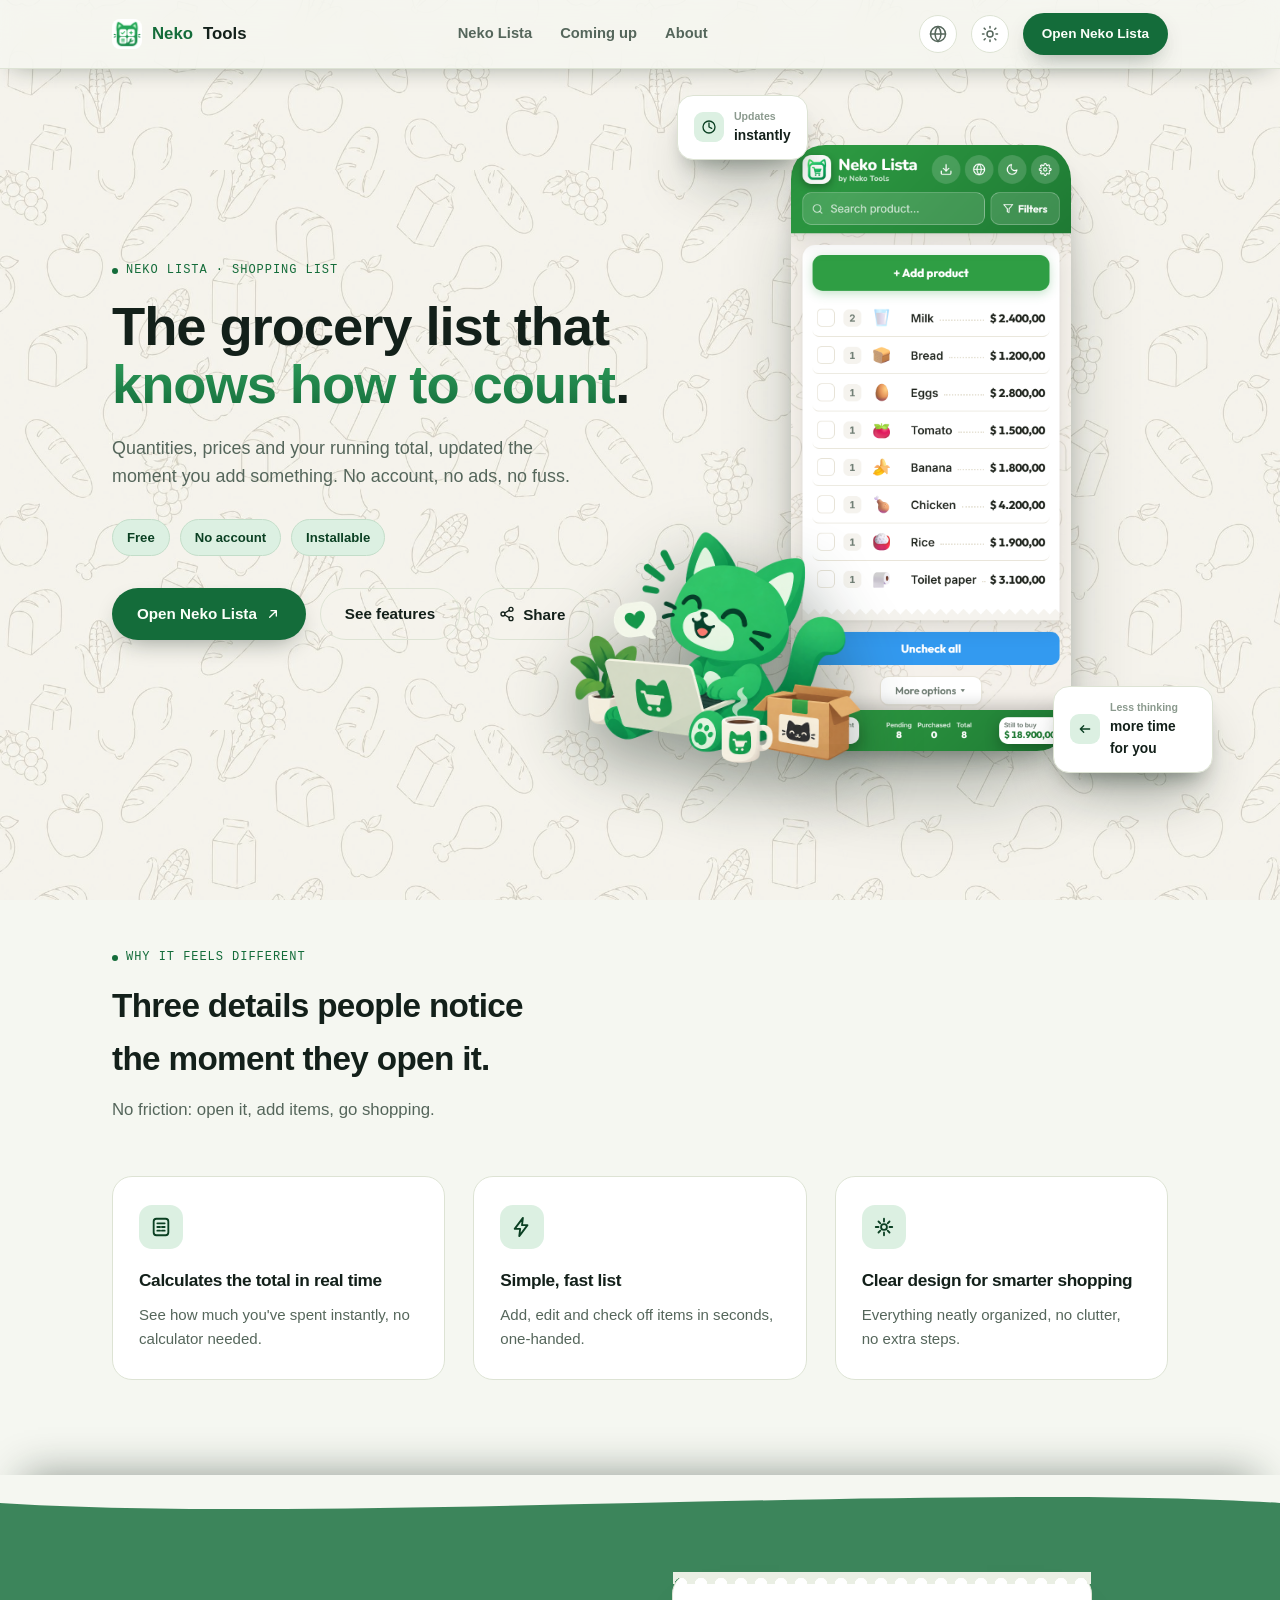
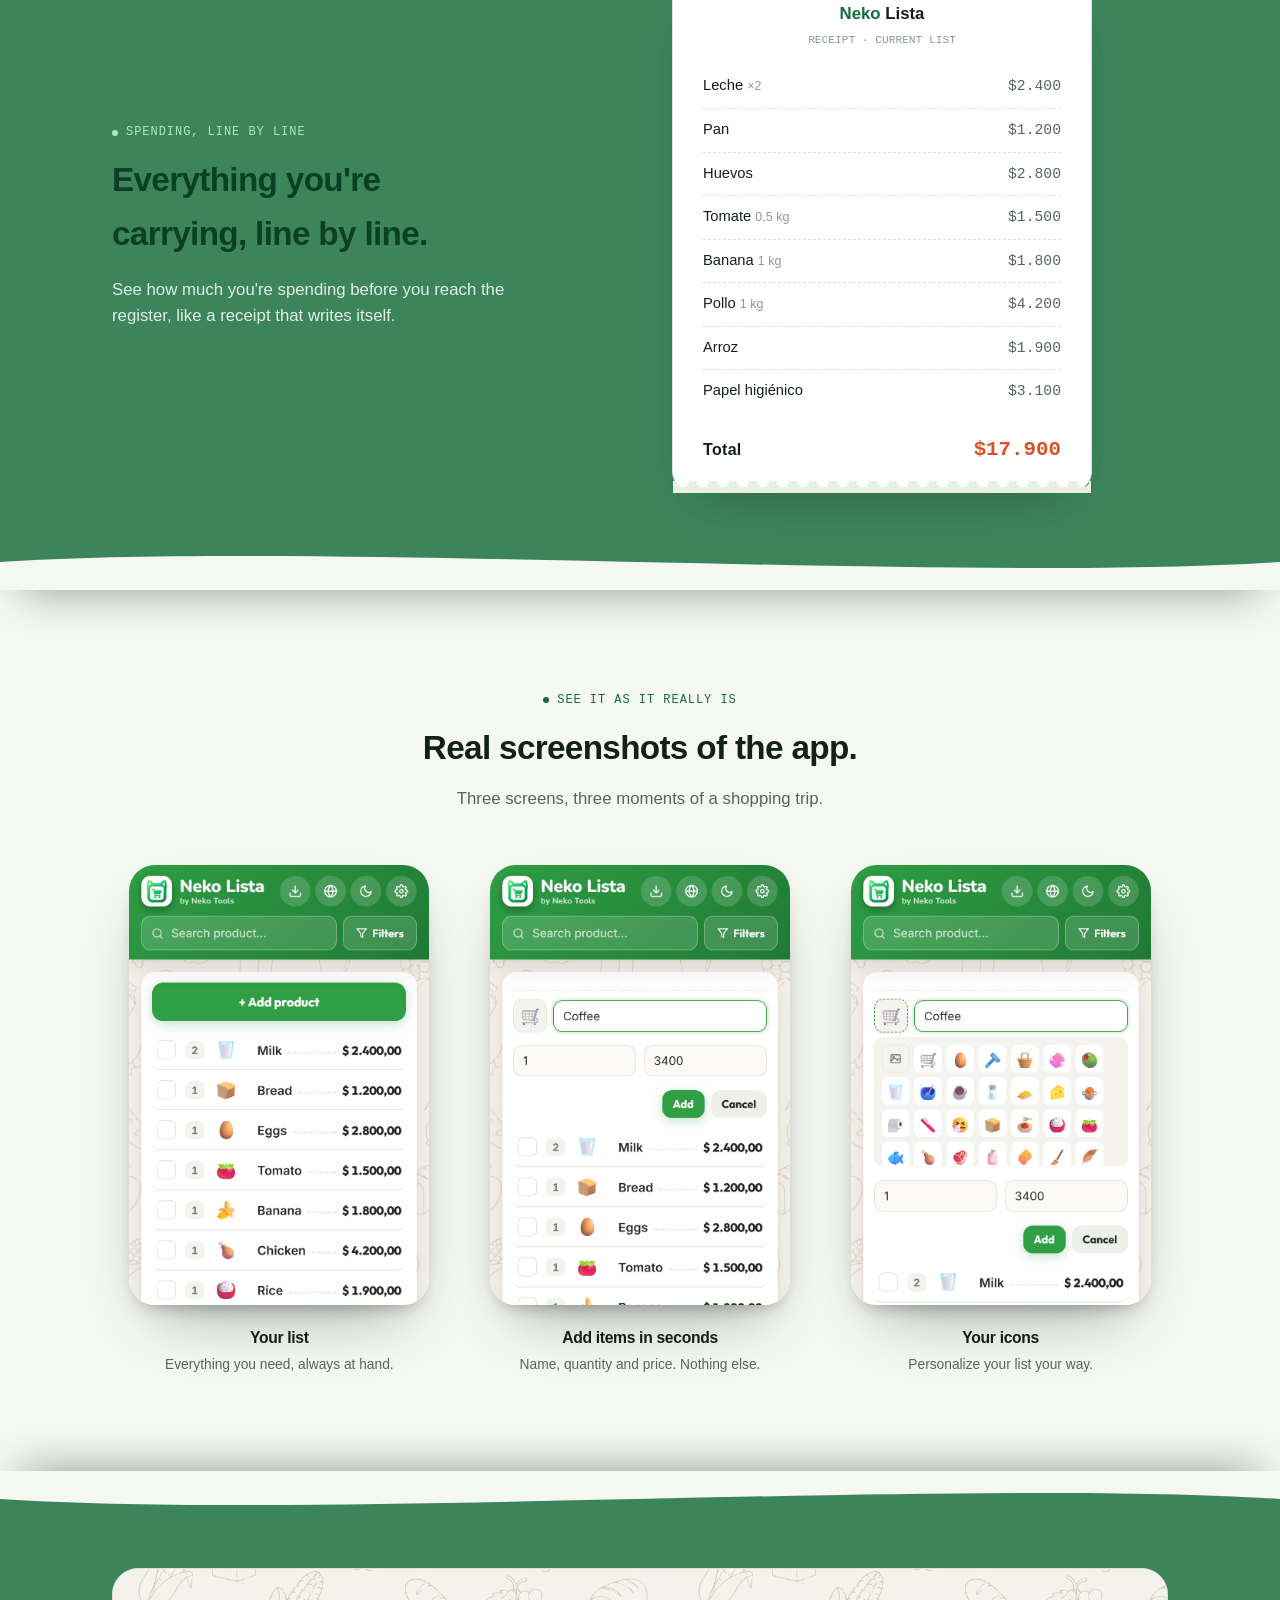
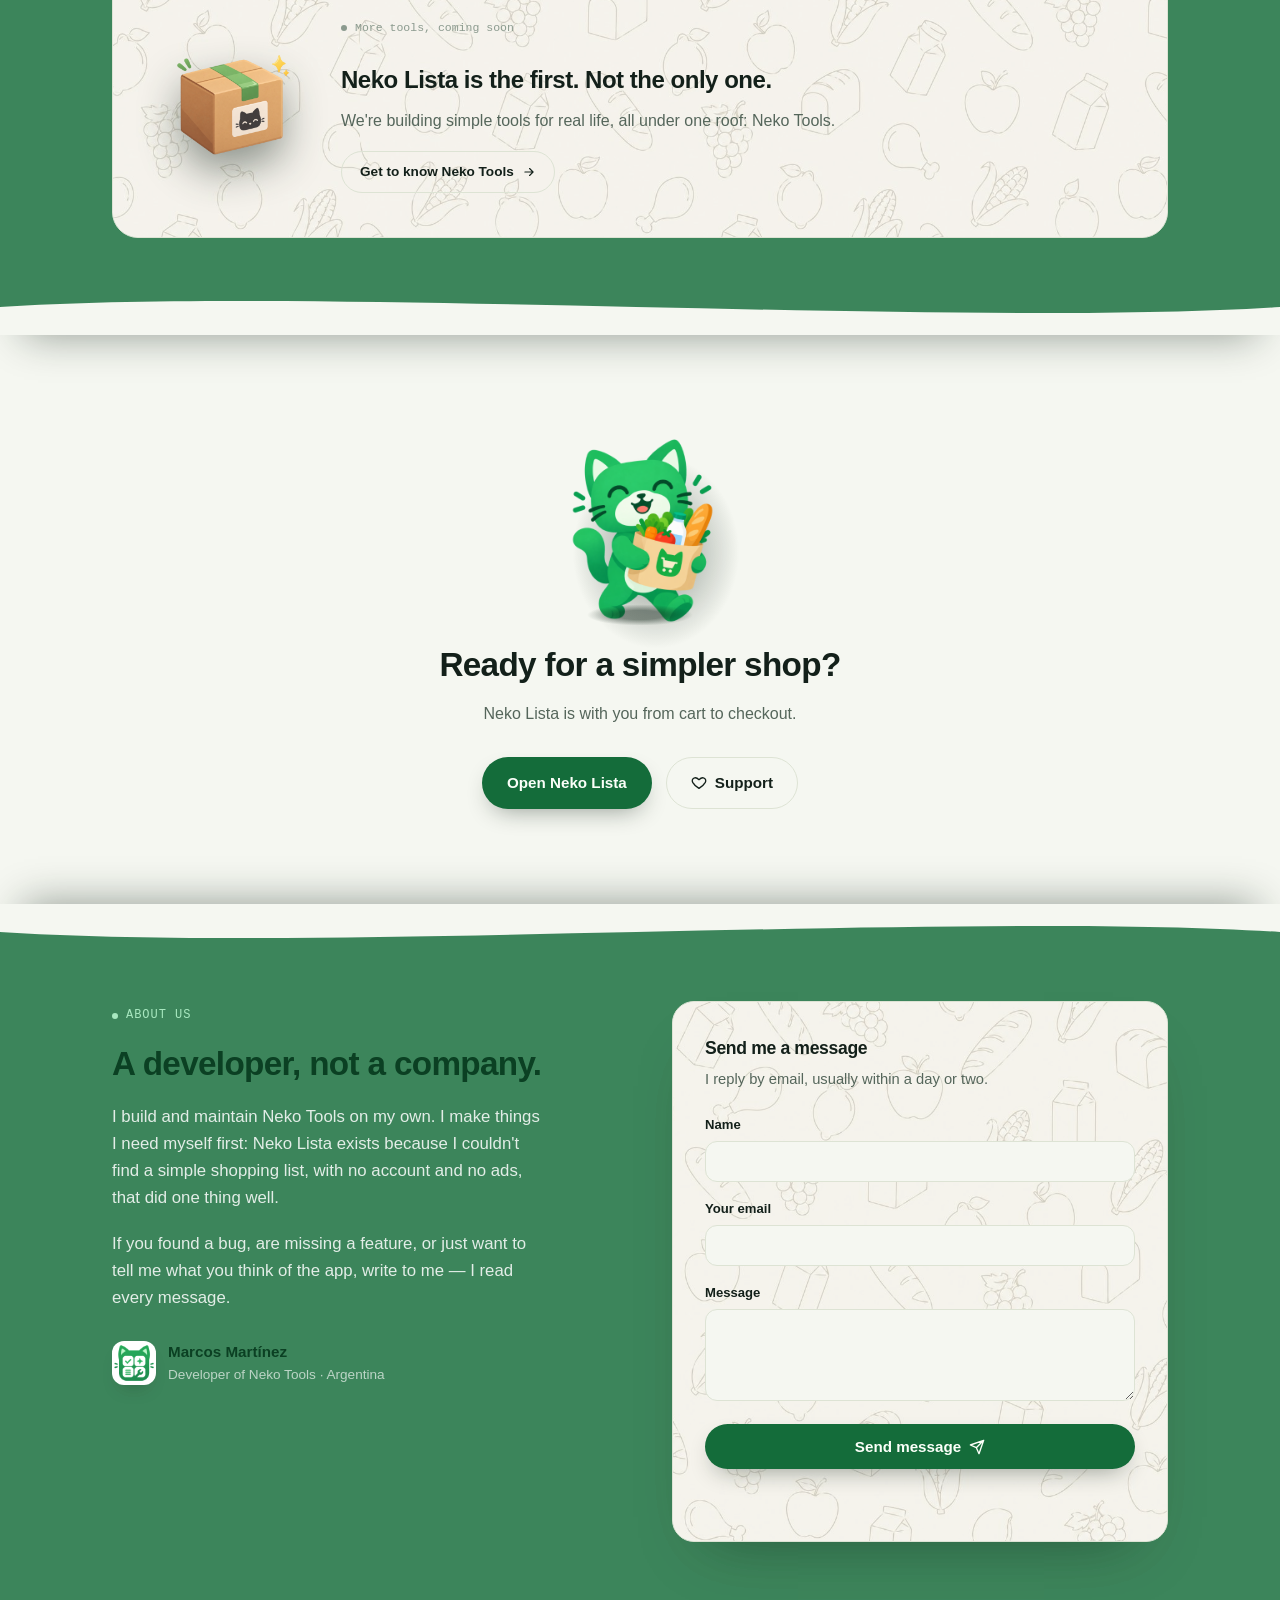
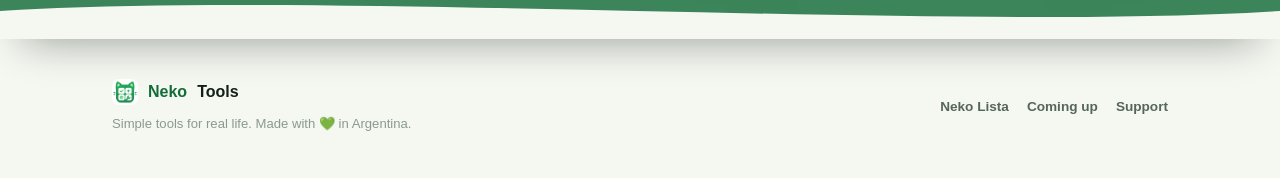
==== index.html @ c11aee41 "Bump site.js version so the CDN serves the updated share fallback Co-Authored-By: Claude Sonnet 5 <n" ====
<!doctype html>
<html lang="es-AR">
<head>
<meta charset="UTF-8" />
<meta http-equiv="Content-Security-Policy" content="default-src 'self'; script-src 'self'; style-src 'self' 'unsafe-inline' https://fonts.googleapis.com; font-src https://fonts.gstatic.com; img-src 'self' data:; connect-src 'self'; object-src 'none'; base-uri 'self'; form-action 'self'; upgrade-insecure-requests" />
<script src="guard.js?v=1"></script>
<meta name="viewport" content="width=device-width, initial-scale=1.0" />
<script src="i18n.js?v=2"></script>
<title>Neko Lista — la lista del súper gratis | Neko Tools</title>
<meta name="description" content="Neko Lista: la lista del súper que sabe contar. Gratis, sin cuenta, instalable. La primera herramienta de Neko Tools." />
<meta name="robots" content="index, follow" />
<link rel="canonical" href="https://nekotools.site/" />
<link rel="icon" type="image/png" sizes="32x32" href="img/favicon-32.png" />
<link rel="icon" type="image/png" sizes="16x16" href="img/favicon-16.png" />
<link rel="apple-touch-icon" href="img/apple-touch-icon.png" />
<meta property="og:title" content="Neko Lista — la lista del súper gratis | Neko Tools" />
<meta property="og:description" content="Neko Lista: la lista del súper que sabe contar. Gratis, sin cuenta, instalable." />
<meta property="og:image" content="https://nekotools.site/img/og-image.jpg" />
<meta property="og:image:width" content="1200" />
<meta property="og:image:height" content="630" />
<meta property="og:url" content="https://nekotools.site/" />
<meta property="og:site_name" content="Neko Tools" />
<meta property="og:locale" content="es_AR" />
<meta property="og:type" content="website" />
<meta name="twitter:card" content="summary_large_image" />
<meta name="twitter:title" content="Neko Lista — la lista del súper gratis | Neko Tools" />
<meta name="twitter:description" content="Neko Lista: la lista del súper que sabe contar. Gratis, sin cuenta, instalable." />
<meta name="twitter:image" content="https://nekotools.site/img/og-image.jpg" />
<script type="application/ld+json">
{
  "@context": "https://schema.org",
  "@graph": [
    {
      "@type": "WebSite",
      "name": "Neko Tools",
      "url": "https://nekotools.site/",
      "inLanguage": "es-AR"
    },
    {
      "@type": "SoftwareApplication",
      "name": "Neko Lista",
      "url": "https://neko-lista.vercel.app",
      "applicationCategory": "LifestyleApplication",
      "operatingSystem": "Any (PWA instalable en Android, iOS y desktop)",
      "description": "La lista del súper que sabe contar: cantidades, precios y el total de tu compra, actualizados en el momento. Sin cuenta, sin anuncios, sin vueltas.",
      "offers": {
        "@type": "Offer",
        "price": "0",
        "priceCurrency": "ARS"
      },
      "publisher": {
        "@type": "Organization",
        "name": "Neko Tools",
        "url": "https://nekotools.site/"
      }
    }
  ]
}
</script>
<link rel="preconnect" href="https://fonts.googleapis.com">
<link rel="preconnect" href="https://fonts.gstatic.com" crossorigin>
<link href="https://fonts.googleapis.com/css2?family=Instrument+Sans:ital,wght@0,500;0,600;0,700;1,600&family=Manrope:wght@400;500;600;700;800&family=IBM+Plex+Mono:wght@400;500;600&display=swap" rel="stylesheet">
<style>
  html { color-scheme: light; }
  body { margin: 0; }
  img { max-width: 100%; }
  [hidden] { display: none !important; }
  :root{
    color-scheme: light;

    /* ---------- surfaces ---------- */
    --paper:        #f5f7f1;
    --paper-raised: #ffffff;
    --sunken:       #eaefe4;
    --sunken-2:     #e1e8d9;

    /* ---------- ink ---------- */
    --ink:       #13201a;
    --ink-soft:  #55665b;
    --ink-faint: #8b9a8e;

    /* ---------- brand green ramp ---------- */
    --pine:      #146c3a;
    --pine-deep: #0b4023;
    --pine-black: var(--pine-deep);
    --leaf:      #2f9e5c;
    --mint:      #dcf0e2;
    --mint-line: #c3ddc9;

    /* ---------- accent (money / emphasis, spend sparingly) ---------- */
    --coral:      #d94f28;
    --coral-deep: #ab3c1e;
    --coral-soft: #fbe6dd;

    /* ---------- structure ---------- */
    --line:   #dde3d4;
    --shadow: rgba(13, 32, 21, 0.24);
    --shadow-strong: rgba(13, 32, 21, 0.45);

    /* ---------- type ---------- */
    --font-display: "Instrument Sans", "Segoe UI", sans-serif;
    --font-body: "Manrope", "Segoe UI", sans-serif;
    --font-mono: "IBM Plex Mono", ui-monospace, Menlo, monospace;

    --content-w: 1120px;

    /* misma textura de fondo que usa la app real, detrás de las secciones claras */
    --bg-texture: url("img/bg-pattern-light.jpg");
  }

  @media (prefers-color-scheme: dark) {
    :root:not([data-theme="light"]) {
      --paper:        #0c130e;
      --paper-raised: #141d16;
      --sunken:       #0a0f0b;
      --sunken-2:     #172019;

      --ink:       #eef3ea;
      --ink-soft:  #a6b6a9;
      --ink-faint: #647065;

      --pine:      #4fbf7f;
      --pine-deep: #2c8a58;
      --pine-black: var(--pine);
      --leaf:      #6fd196;
      --mint:      #16261c;
      --mint-line: #223a2a;

      --coral:      #ff8a5c;
      --coral-deep: #ffa47d;
      --coral-soft: #2a1a13;

      --line:   #223028;
      --shadow: rgba(0, 0, 0, 0.42);
      --shadow-strong: rgba(0, 0, 0, 0.65);

      --bg-texture: url("img/bg-pattern-dark.jpg");
    }
  }

  :root[data-theme="dark"] {
    --paper:        #0c130e;
    --paper-raised: #141d16;
    --sunken:       #0a0f0b;
    --sunken-2:     #172019;

    --ink:       #eef3ea;
    --ink-soft:  #a6b6a9;
    --ink-faint: #647065;

    --pine:      #4fbf7f;
    --pine-deep: #2c8a58;
    --pine-black: var(--pine);
    --leaf:      #6fd196;
    --mint:      #16261c;
    --mint-line: #223a2a;

    --coral:      #ff8a5c;
    --coral-deep: #ffa47d;
    --coral-soft: #2a1a13;

    --line:   #223028;
    --shadow: rgba(0, 0, 0, 0.42);
    --shadow-strong: rgba(0, 0, 0, 0.65);

    --bg-texture: url("img/bg-pattern-dark.jpg");
  }

  * { box-sizing: border-box; }
  html { -webkit-text-size-adjust: 100%; }

  body {
    margin: 0;
    background: var(--paper);
    color: var(--ink);
    font-family: var(--font-body);
    font-size: 16px;
    line-height: 1.6;
    -webkit-font-smoothing: antialiased;
    text-rendering: optimizeLegibility;
    position: relative;
  }
  body::before {
    content: "";
    position: fixed;
    inset: 0;
    z-index: -1;
    background-image: var(--bg-texture);
    background-size: 560px 560px;
    background-repeat: repeat;
    background-position: center;
    opacity: 0.6;
  }

  @media (prefers-reduced-motion: reduce) {
    *, *::before, *::after { animation-duration: 0.001ms !important; transition-duration: 0.001ms !important; }
  }

  .wrap {
    max-width: var(--content-w);
    margin: 0 auto;
    padding: 0 32px;
  }

  a { color: inherit; }

  h1, h2, h3 {
    font-family: var(--font-display);
    font-weight: 700;
    letter-spacing: -0.02em;
    text-wrap: balance;
    margin: 0;
  }

  .kicker {
    font-family: var(--font-mono);
    font-size: 0.75rem;
    font-weight: 500;
    letter-spacing: 0.08em;
    text-transform: uppercase;
    color: var(--pine);
    display: inline-flex;
    align-items: center;
    gap: 8px;
  }
  .kicker::before {
    content: "";
    width: 6px; height: 6px;
    border-radius: 50%;
    background: var(--pine);
    flex: none;
  }

  svg.icon { display: block; flex: none; }

  /* ---------- buttons ---------- */
  .btn {
    display: inline-flex;
    align-items: center;
    justify-content: center;
    gap: 8px;
    font-family: var(--font-body);
    font-weight: 700;
    font-size: 0.95rem;
    padding: 13px 24px;
    border-radius: 999px;
    border: 1px solid transparent;
    cursor: pointer;
    text-decoration: none;
    white-space: nowrap;
    transition: transform 0.15s ease, box-shadow 0.15s ease, background 0.15s ease, border-color .15s ease;
  }
  .btn:active { transform: translateY(1px); }
  .btn:focus-visible { outline: 2px solid var(--pine); outline-offset: 3px; }

  .btn-primary {
    background: var(--pine);
    color: #fbfff9;
    box-shadow: 0 10px 24px -10px var(--shadow-strong);
  }
  .btn-primary:hover { background: var(--pine-deep); box-shadow: 0 14px 28px -10px var(--shadow-strong); transform: translateY(-1px); }

  .btn-ghost {
    background: transparent;
    color: var(--ink);
    border-color: var(--line);
  }
  .btn-ghost:hover { border-color: var(--pine); color: var(--pine); }

  .btn-small { padding: 9px 18px; font-size: 0.85rem; }

  .toast[hidden] { display: none; }
  .toast {
    position: fixed;
    top: calc(16px + env(safe-area-inset-top));
    left: 50%;
    z-index: 300;
    transform: translateX(-50%) translateY(-12px);
    background: var(--ink);
    color: var(--paper);
    padding: 10px 18px;
    border-radius: 999px;
    font-family: var(--font-body);
    font-size: 0.85rem;
    font-weight: 700;
    box-shadow: 0 14px 28px -10px var(--shadow-strong);
    opacity: 0;
    pointer-events: none;
    transition: opacity 0.2s ease, transform 0.2s ease;
  }
  .toast.is-visible { opacity: 1; transform: translateX(-50%) translateY(0); }

  /* ---------- nav ---------- */
  header.nav {
    position: sticky;
    top: 0;
    z-index: 40;
    background: color-mix(in srgb, var(--paper) 78%, transparent);
    backdrop-filter: saturate(160%) blur(14px);
    -webkit-backdrop-filter: saturate(160%) blur(14px);
    border-bottom: 1px solid var(--line);
    box-shadow: 0 8px 24px -12px var(--shadow-strong);
  }
  .nav-row {
    display: flex;
    align-items: center;
    justify-content: space-between;
    gap: 24px;
    height: 68px;
  }
  .brand {
    display: flex;
    align-items: center;
    gap: 10px;
    font-family: var(--font-display);
    font-weight: 700;
    font-size: 1.05rem;
    text-decoration: none;
    color: var(--ink);
    white-space: nowrap;
  }
  .brand img { width: 30px; height: 30px; border-radius: 8px; background: var(--paper-raised); transition: transform 0.25s cubic-bezier(.2,.8,.2,1.3); }
  .brand:hover img { transform: rotate(-8deg) scale(1.08); }

  /* Convención de marca: "Neko" siempre en el verde de marca, la palabra
     que lo sigue (Tools, Lista, o lo que sea) en el color de texto normal.
     Misma regla en todas las apps de Neko Tools. */
  .brand-neko { color: var(--pine); }
  .nav-links {
    display: flex;
    align-items: center;
    gap: 28px;
    font-size: 0.92rem;
    font-weight: 600;
    color: var(--ink-soft);
  }
  .nav-links a { text-decoration: none; }
  .nav-links a:hover { color: var(--ink); }
  .nav-cta { display: flex; align-items: center; gap: 14px; }
  .nav-links-mobile-gap { flex: 1; }

  @media (max-width: 480px) {
    .nav-row { padding: 12px 0; }
  }

  @media (max-width: 760px) {
    .nav-links a.hide-mobile { display: none; }
  }

  /* ---------- mobile nav menu ---------- */
  .nav-toggle {
    display: none;
    align-items: center;
    justify-content: center;
    width: 38px; height: 38px;
    border-radius: 50%;
    border: 1px solid var(--line);
    background: var(--paper-raised);
    color: var(--ink-soft);
    cursor: pointer;
    flex: none;
    transition: border-color .15s ease, color .15s ease;
  }
  .nav-toggle:hover { border-color: var(--pine); color: var(--pine); }
  .nav-toggle:focus-visible { outline: 2px solid var(--pine); outline-offset: 2px; }
  .nav-toggle .icon-close { display: none; }
  .nav-toggle[aria-expanded="true"] .icon-menu { display: none; }
  .nav-toggle[aria-expanded="true"] .icon-close { display: block; }
  @media (max-width: 760px) {
    .nav-toggle { display: inline-flex; }
    .nav-cta-btn { display: none; }
  }

  .nav-mobile-menu {
    display: none;
    grid-template-rows: 0fr;
    transition: grid-template-rows 0.3s cubic-bezier(.2,.8,.2,1);
  }
  @media (max-width: 760px) {
    .nav-mobile-menu { display: grid; }
  }
  .nav-mobile-menu.is-open { grid-template-rows: 1fr; border-top: 1px solid var(--line); }
  .nav-mobile-links {
    overflow: hidden;
    display: flex;
    flex-direction: column;
  }
  .nav-mobile-links a {
    padding: 15px 32px;
    text-decoration: none;
    color: var(--ink);
    font-weight: 600;
    font-size: 0.95rem;
    border-bottom: 1px solid var(--line);
    transition: background 0.15s ease, color 0.15s ease;
  }
  .nav-mobile-links a:last-child { border-bottom: none; }
  .nav-mobile-links a:hover { color: var(--pine); background: var(--mint); }
  .nav-mobile-links a.nav-mobile-cta {
    color: var(--pine);
    font-weight: 800;
  }

  /* ---------- hero ---------- */
  .hero { padding: 76px 0 96px; }
  .hero-grid {
    display: grid;
    grid-template-columns: 1.05fr 0.95fr;
    gap: 56px;
    align-items: center;
  }
  @media (max-width: 900px) {
    .hero-grid { grid-template-columns: 1fr; }
  }

  .hero-copy { animation: rise 0.7s cubic-bezier(.2,.8,.2,1) both; }
  .hero-copy .kicker { margin-bottom: 18px; }
  .hero-copy h1 {
    font-size: clamp(2.3rem, 4.4vw, 3.4rem);
    line-height: 1.06;
    margin-bottom: 20px;
  }
  .hero-copy h1 em {
    font-style: normal;
    background: linear-gradient(180deg, var(--leaf), var(--pine));
    -webkit-background-clip: text;
    background-clip: text;
    color: transparent;
  }
  .hero-copy p.lede {
    font-size: 1.12rem;
    color: var(--ink-soft);
    max-width: 46ch;
    margin-bottom: 28px;
  }
  .hero-tags {
    display: flex;
    flex-wrap: wrap;
    gap: 10px;
    margin-bottom: 32px;
  }
  .tag {
    display: inline-flex;
    align-items: center;
    gap: 6px;
    font-size: 0.82rem;
    font-weight: 700;
    padding: 7px 14px;
    border-radius: 999px;
    background: var(--mint);
    color: var(--pine-deep);
    border: 1px solid var(--mint-line);
    transition: transform 0.15s ease, border-color 0.15s ease;
  }
  .tag:hover { transform: translateY(-2px); border-color: var(--pine); }
  .hero-ctas { display: flex; gap: 14px; flex-wrap: wrap; }

  /* ---------- device mockup ---------- */
  .hero-device-col {
    position: relative;
    display: flex;
    justify-content: center;
    animation: rise 0.8s 0.1s cubic-bezier(.2,.8,.2,1) both;
  }
  .hero-mascot {
    position: absolute;
    left: -128px;
    bottom: -34px;
    width: 300px;
    pointer-events: none;
    z-index: 2;
    filter: drop-shadow(0 26px 34px var(--shadow-strong));
    transition: transform 0.3s cubic-bezier(.2,.8,.2,1.2);
  }
  @media (max-width: 900px) {
    .hero-mascot { display: none; }
  }
  .hero-mascot-mobile {
    display: none;
    position: absolute;
    left: -8px;
    bottom: -22px;
    width: 150px;
    pointer-events: none;
    z-index: 2;
    filter: drop-shadow(0 16px 22px var(--shadow-strong));
  }
  @media (max-width: 900px) {
    .hero-mascot-mobile { display: block; }
  }
  .device {
    width: 280px;
    border-radius: 34px;
    box-shadow: 0 50px 90px -30px var(--shadow-strong), 0 16px 30px -14px var(--shadow-strong);
    position: relative;
  }
  .device-screen {
    border-radius: 34px;
    overflow: hidden;
    line-height: 0;
  }
  .device-screen img { display: block; width: 100%; height: auto; }

  .float-card {
    position: absolute;
    z-index: 2;
    background: var(--paper-raised);
    border: 1px solid var(--line);
    border-radius: 16px;
    box-shadow: 0 32px 56px -18px var(--shadow-strong), 0 14px 22px -12px var(--shadow-strong);
    padding: 12px 16px;
    display: flex;
    align-items: center;
    gap: 10px;
  }
  .float-card.fc-1 { top: -50px; left: -16px; }
  .float-card.fc-2 { width: 160px; }
  .float-card.fc-2 { bottom: -22px; left: 360px; }
  .float-card {
    transition: transform 0.25s cubic-bezier(.2,.8,.2,1.2), box-shadow 0.25s ease;
  }
  .float-card:hover {
    transform: translateY(-6px) scale(1.03);
    box-shadow: 0 26px 44px -18px var(--shadow-strong);
  }
  @media (max-width: 900px) {
    /* En una sola columna el telefono ocupa casi todo el ancho: estas
       tarjetas ya no tienen donde flotar al costado sin taparlo. */
    .float-card { display: none; }
  }

  .hero-device-col:hover .hero-mascot {
    transform: scale(1.06);
  }
  .float-card .ic {
    width: 30px; height: 30px; border-radius: 9px;
    background: var(--mint); color: var(--pine-deep);
    display: flex; align-items: center; justify-content: center;
    flex: none;
  }
  .float-card .tx .k { font-size: 0.66rem; color: var(--ink-faint); font-weight: 600; }
  .float-card .tx .v { font-size: 0.86rem; font-weight: 700; }

  @keyframes rise {
    from { opacity: 0; transform: translateY(14px); }
    to   { opacity: 1; transform: translateY(0); }
  }

  /* ---------- scroll reveal ---------- */
  .reveal {
    opacity: 0;
    transform: translateY(28px);
    transition: opacity 0.7s cubic-bezier(.2,.8,.2,1), transform 0.7s cubic-bezier(.2,.8,.2,1);
    transition-delay: var(--reveal-delay, 0s);
  }
  .reveal.reveal-left  { transform: translateX(-32px); }
  .reveal.reveal-right { transform: translateX(32px); }
  .reveal.is-visible { opacity: 1; transform: none; }
  @media (prefers-reduced-motion: reduce) {
    .reveal { opacity: 1; transform: none; transition: none; }
  }

  /* ---------- section shell ---------- */
  section { padding: 96px 0; }
  section.band-sunken {
    background: color-mix(in srgb, #146c3a 82%, transparent);
    position: relative;
    box-shadow: 0 24px 40px -24px var(--shadow-strong), 0 -24px 40px -24px var(--shadow-strong);
  }

  .wave {
    position: absolute;
    left: 0;
    right: 0;
    height: 56px;
    line-height: 0;
    pointer-events: none;
  }
  .wave svg { display: block; width: 100%; height: 100%; }
  .wave-top { top: -1px; transform: scaleY(-1); }
  .wave-bottom { bottom: -1px; }

  /* Dentro de las secciones verdes, el recibo y el formulario de contacto
     tienen su propia tarjeta blanca -- esto solo toca el texto que queda
     directo sobre el verde (sin tarjeta debajo), para que se siga leyendo. */
  .band-sunken .receipt-copy .kicker,
  .band-sunken .about-copy .kicker {
    color: #a8e8c0;
  }
  .band-sunken .receipt-copy .kicker::before,
  .band-sunken .about-copy .kicker::before {
    background: #a8e8c0;
  }
  .band-sunken .receipt-copy h2,
  .band-sunken .about-copy h2,
  .band-sunken .about-signature .name {
    color: var(--pine-black);
  }
  .band-sunken .receipt-copy p,
  .band-sunken .about-copy p {
    color: rgba(255, 255, 255, 0.85);
  }
  .band-sunken .about-signature .role {
    color: rgba(255, 255, 255, 0.65);
  }
  .section-head { max-width: 640px; margin: 0 0 52px; }
  .section-head h2 { font-size: clamp(1.7rem, 2.6vw, 2.3rem); margin: 10px 0 12px; }
  .section-head p { color: var(--ink-soft); font-size: 1.05rem; margin: 0; }
  .section-head.center { margin-left: auto; margin-right: auto; text-align: center; }

  /* ---------- features ---------- */
  .feature-grid {
    display: grid;
    grid-template-columns: repeat(3, 1fr);
    gap: 28px;
  }
  @media (max-width: 820px) { .feature-grid { grid-template-columns: 1fr; } }
  .feature {
    background: var(--paper-raised);
    border: 1px solid var(--line);
    border-radius: 20px;
    padding: 28px 26px;
    transition: transform 0.25s cubic-bezier(.2,.8,.2,1), box-shadow 0.25s ease, border-color 0.25s ease;
  }
  .feature:hover {
    transform: translateY(-6px);
    border-color: var(--mint-line);
    box-shadow: 0 26px 46px -26px var(--shadow-strong);
  }
  .feature .ic {
    width: 44px; height: 44px; border-radius: 13px;
    background: var(--mint); color: var(--pine-deep);
    display: flex; align-items: center; justify-content: center;
    margin-bottom: 18px;
    transition: transform 0.25s cubic-bezier(.2,.8,.2,1.3);
  }
  .feature:hover .ic { transform: scale(1.1) rotate(-6deg); }
  .feature h3 { font-size: 1.08rem; margin-bottom: 8px; }
  .feature p { margin: 0; color: var(--ink-soft); font-size: 0.94rem; }

  /* ---------- receipt ---------- */
  .receipt-wrap { display: grid; grid-template-columns: 1fr 1fr; gap: 64px; align-items: center; }
  @media (max-width: 900px) { .receipt-wrap { grid-template-columns: 1fr; } }
  .receipt {
    background: var(--paper-raised);
    border: 1px solid var(--line);
    border-radius: 22px;
    padding: 28px 30px 26px;
    max-width: 420px;
    box-shadow: 0 24px 50px -30px var(--shadow-strong);
    position: relative;
    transition: transform 0.25s cubic-bezier(.2,.8,.2,1), box-shadow 0.25s ease;
  }
  .receipt:hover {
    transform: translateY(-6px) rotate(-0.6deg);
    box-shadow: 0 34px 64px -28px var(--shadow-strong);
  }
  .receipt-cut {
    position: absolute; left: 0; right: 0; height: 12px;
    background:
      radial-gradient(circle at 10px 0, transparent 6px, var(--sunken) 6.5px) top left / 20px 12px repeat-x;
  }
  .receipt-cut.top { top: -1px; transform: rotate(180deg); }
  .receipt-cut.bottom { bottom: -1px; }
  .receipt-head { text-align: center; margin-bottom: 16px; }
  .receipt-head .name { font-family: var(--font-display); font-weight: 700; font-size: 1.05rem; }
  .receipt-head .sub { font-family: var(--font-mono); font-size: 0.7rem; color: var(--ink-faint); margin-top: 4px; }
  .receipt-line {
    display: flex; align-items: baseline; justify-content: space-between;
    padding: 9px 0;
    border-bottom: 1px dashed var(--line);
    font-size: 0.92rem;
  }
  .receipt-line .n { color: var(--ink); }
  .receipt-line .n .q { color: var(--ink-faint); font-size: 0.78rem; }
  .receipt-line .p { font-family: var(--font-mono); color: var(--ink-soft); }
  .receipt-total {
    display: flex; align-items: baseline; justify-content: space-between;
    padding-top: 16px; margin-top: 4px;
  }
  .receipt-total .l { font-weight: 800; letter-spacing: 0.02em; }
  .receipt-total .v { font-family: var(--font-mono); font-weight: 700; font-size: 1.3rem; color: var(--coral); }

  /* ---------- gallery ---------- */
  .gallery-grid {
    display: grid;
    grid-template-columns: repeat(3, 1fr);
    gap: 26px;
  }
  @media (max-width: 900px) { .gallery-grid { grid-template-columns: 1fr; max-width: 320px; margin: 0 auto; } }
  .gallery-card { text-align: center; }
  .gallery-frame {
    background: var(--paper-raised);
    border-radius: 26px;
    box-shadow: 0 30px 60px -30px var(--shadow-strong), 0 10px 20px -12px var(--shadow-strong);
    margin: 0 auto 20px;
    max-width: 300px;
    height: 440px;
    overflow: hidden;
    line-height: 0;
    transition: transform 0.25s cubic-bezier(.2,.8,.2,1), box-shadow 0.25s ease;
  }
  .gallery-card:hover .gallery-frame {
    transform: translateY(-6px);
    box-shadow: 0 40px 74px -28px var(--shadow-strong), 0 14px 26px -12px var(--shadow-strong);
  }
  .gallery-frame img {
    display: block;
    width: 100%;
    height: 100%;
    object-fit: cover;
    object-position: top center;
    transition: transform 0.4s cubic-bezier(.2,.8,.2,1);
  }
  .gallery-card:hover .gallery-frame img { transform: scale(1.06); }
  .gallery-card h3 { font-size: 0.98rem; margin-bottom: 4px; }
  .gallery-card p { margin: 0; color: var(--ink-soft); font-size: 0.86rem; }

  /* ---------- shelf / coming soon ---------- */
  .shelf {
    display: flex;
    align-items: center;
    gap: 40px;
    background: var(--paper);
    border: 1px solid var(--line);
    border-radius: 26px;
    padding: 44px 48px;
    position: relative;
    transition: transform 0.25s cubic-bezier(.2,.8,.2,1), box-shadow 0.25s ease, border-color 0.25s ease;
  }
  .shelf::before {
    content: "";
    position: absolute;
    inset: 0;
    z-index: 0;
    border-radius: 26px;
    background-image: var(--bg-texture);
    background-size: 560px 560px;
    background-repeat: repeat;
    background-position: center;
    opacity: 0.6;
  }
  .shelf > * { position: relative; z-index: 1; }
  .shelf:hover {
    transform: translateY(-4px);
    border-color: var(--mint-line);
    box-shadow: 0 26px 46px -30px var(--shadow-strong);
  }
  @media (max-width: 760px) { .shelf { flex-direction: column; text-align: center; gap: 20px; padding: 36px 28px; } }

  .box-pop {
    position: relative;
    width: 140px;
    height: 140px;
    flex: none;
    cursor: pointer;
  }
  .box-pop:focus-visible { outline: 2px solid var(--pine); outline-offset: 4px; border-radius: 12px; }
  .box-pop img { width: 100%; height: 100%; object-fit: contain; }
  .box-pop .box-closed, .box-pop .box-open {
    position: absolute;
    inset: 0;
    transform-origin: center bottom;
    filter: drop-shadow(0 18px 20px var(--shadow-strong));
    transition: opacity 0.3s ease;
  }
  .box-pop .box-open {
    opacity: 0;
    /* box-open.png dibuja la caja más chica dentro del lienzo para dejar
       lugar a las solapas abiertas; este scale la empareja con la cerrada. */
    transform: scale(1.14);
    transition: opacity 0.3s ease, transform 0.4s cubic-bezier(.2,.8,.2,1.4);
  }
  .box-pop:hover .box-closed,
  .box-pop.is-open .box-closed,
  .box-pop:focus-visible .box-closed { opacity: 0; }
  .box-pop:hover .box-open,
  .box-pop.is-open .box-open,
  .box-pop:focus-visible .box-open { opacity: 1; transform: scale(1.22); }

  .box-pop .tool-icon {
    position: absolute;
    width: 44px;
    height: 44px;
    top: 6px;
    left: 50%;
    margin-left: -22px;
    opacity: 0;
    transform: scale(0.4) translate(0, 6px) rotate(0deg);
    transition: opacity 0.35s ease, transform 0.4s cubic-bezier(.2,.8,.2,1.4);
    pointer-events: none;
    filter: drop-shadow(0 8px 12px rgba(13,32,21,0.22));
  }
  .box-pop:hover .tool-icon,
  .box-pop.is-open .tool-icon,
  .box-pop:focus-visible .tool-icon { opacity: 1; }
  .box-pop:hover .ti-1, .box-pop.is-open .ti-1, .box-pop:focus-visible .ti-1 { transform: scale(1) translate(-83px, -39px) rotate(-18deg); transition-delay: 0.02s; }
  .box-pop:hover .ti-2, .box-pop.is-open .ti-2, .box-pop:focus-visible .ti-2 { transform: scale(1) translate(-71px, -87px) rotate(8deg); transition-delay: 0.1s; }
  .box-pop:hover .ti-3, .box-pop.is-open .ti-3, .box-pop:focus-visible .ti-3 { transform: scale(1) translate(-19px, -83px) rotate(-22deg); transition-delay: 0.05s; }
  .box-pop:hover .ti-4, .box-pop.is-open .ti-4, .box-pop:focus-visible .ti-4 { transform: scale(1) translate(25px, -109px) rotate(16deg); transition-delay: 0.14s; }
  .box-pop:hover .ti-5, .box-pop.is-open .ti-5, .box-pop:focus-visible .ti-5 { transform: scale(1) translate(60px, -75px) rotate(-9deg); transition-delay: 0.08s; }
  .box-pop:hover .ti-6, .box-pop.is-open .ti-6, .box-pop:focus-visible .ti-6 { transform: scale(1) translate(96px, -45px) rotate(24deg); transition-delay: 0.17s; }

  .box-hint {
    display: none;
    position: absolute;
    top: 42px;
    left: 34px;
    width: 34px;
    height: 34px;
    z-index: 3;
    pointer-events: none;
    animation: box-hint-pulse 1.6s ease-in-out infinite;
  }
  .box-hint::before, .box-hint::after {
    content: "";
    position: absolute;
    inset: 0;
    border-radius: 50%;
    border: 2px solid rgba(255, 255, 255, 0.55);
    box-shadow: 0 0 0 1px rgba(13, 32, 21, 0.12), 0 4px 10px -4px rgba(13, 32, 21, 0.3);
  }
  .box-hint::after {
    inset: 9px;
    border-color: rgba(255, 255, 255, 0.4);
  }
  @media (max-width: 760px) {
    .box-hint { display: block; }
  }
  .box-pop.is-open .box-hint,
  .box-pop.tapped .box-hint { display: none; }
  @keyframes box-hint-pulse {
    0%, 100% { transform: scale(1); }
    50% { transform: scale(1.18); }
  }

  @media (prefers-reduced-motion: reduce) {
    .box-pop .tool-icon, .box-pop .box-closed { transition: opacity 0.2s ease; transform: none; }
    .box-pop .box-open { transition: opacity 0.2s ease; transform: scale(1.14); }
    .box-pop:hover .box-open, .box-pop.is-open .box-open, .box-pop:focus-visible .box-open { transform: scale(1.14); }
    .box-pop:hover .ti-1, .box-pop:hover .ti-2, .box-pop:hover .ti-3,
    .box-pop:hover .ti-4, .box-pop:hover .ti-5, .box-pop:hover .ti-6,
    .box-pop.is-open .ti-1, .box-pop.is-open .ti-2, .box-pop.is-open .ti-3,
    .box-pop.is-open .ti-4, .box-pop.is-open .ti-5, .box-pop.is-open .ti-6,
    .box-pop:focus-visible .ti-1, .box-pop:focus-visible .ti-2, .box-pop:focus-visible .ti-3,
    .box-pop:focus-visible .ti-4, .box-pop:focus-visible .ti-5, .box-pop:focus-visible .ti-6 { transform: none; }
    .box-hint { animation: none; }
  }

  .shelf h2 { font-size: 1.5rem; margin: 8px 0 8px; }
  .shelf p { margin: 0 0 18px; color: var(--ink-soft); }
  .shelf-slot {
    display: inline-flex; align-items: center; gap: 8px;
    font-family: var(--font-mono); font-size: 0.72rem; color: var(--ink-faint);
    margin-bottom: 16px;
  }
  .shelf-slot .dot { width: 6px; height: 6px; border-radius: 50%; background: var(--ink-faint); }
  .shelf-actions { display: flex; gap: 12px; flex-wrap: wrap; }
  @media (max-width: 760px) { .shelf-actions { justify-content: center; } }

  /* ---------- final cta ---------- */
  .final-cta { text-align: center; }
  .mascot-jump {
    position: relative;
    width: 200px;
    margin: 0 auto 8px;
  }
  .mascot-jump::before {
    content: "";
    position: absolute;
    left: 58%;
    top: 6%;
    width: 190px;
    height: 220px;
    background: radial-gradient(ellipse at center, var(--shadow-strong) 0%, transparent 62%);
    transform: translateX(-50%);
    pointer-events: none;
  }
  .mascot-jump::after {
    content: "";
    position: absolute;
    left: 50%;
    bottom: 4px;
    width: 110px;
    height: 22px;
    background: radial-gradient(ellipse at center, var(--shadow-strong) 0%, var(--shadow-strong) 30%, transparent 68%);
    border-radius: 50%;
    transform: translateX(-50%) scale(1);
    transition: transform 0.35s cubic-bezier(.2,.8,.2,1.3);
  }
  .final-cta img {
    position: relative;
    width: 200px; height: 200px; object-fit: contain; display: block;
    transition: transform 0.3s cubic-bezier(.2,.8,.2,1.3);
  }
  .mascot-jump:hover::after { transform: translateX(-50%) scale(1.5); }
  .mascot-jump:hover img { transform: translateY(-14px) rotate(-2deg); }
  .final-cta h2 { font-size: clamp(1.7rem, 2.6vw, 2.3rem); margin-bottom: 10px; }
  .final-cta p { color: var(--ink-soft); margin: 0 0 30px; }
  .final-cta .ctas { display: flex; justify-content: center; gap: 14px; flex-wrap: wrap; }

  /* ---------- about / contact ---------- */
  .about-grid {
    display: grid;
    grid-template-columns: 1fr 1fr;
    gap: 64px;
    align-items: start;
  }
  @media (max-width: 900px) { .about-grid { grid-template-columns: 1fr; gap: 40px; } }
  .about-copy h2 { font-size: clamp(1.7rem, 2.6vw, 2.3rem); margin: 10px 0 14px; }
  .about-copy p { color: var(--ink-soft); font-size: 1.05rem; max-width: 46ch; margin: 0 0 20px; }
  .about-signature {
    display: flex;
    align-items: center;
    gap: 12px;
    margin-top: 28px;
  }
  .about-signature img {
    width: 44px; height: 44px; border-radius: 12px;
    background: var(--paper-raised);
    box-shadow: 0 10px 20px -12px var(--shadow-strong);
  }
  .about-signature .name { font-weight: 700; font-size: 0.95rem; }
  .about-signature .role { font-size: 0.85rem; color: var(--ink-faint); }

  .contact-card {
    background: var(--paper);
    border: 1px solid var(--line);
    border-radius: 22px;
    padding: 32px;
    box-shadow: 0 30px 60px -34px var(--shadow-strong);
    position: relative;
  }
  .contact-card::before {
    content: "";
    position: absolute;
    inset: 0;
    z-index: 0;
    border-radius: 22px;
    background-image: var(--bg-texture);
    background-size: 560px 560px;
    background-repeat: repeat;
    background-position: center;
    opacity: 0.6;
  }
  .contact-card > * { position: relative; z-index: 1; }
  .contact-card h3 { font-size: 1.1rem; margin: 0 0 6px; }
  .contact-card > p { color: var(--ink-soft); font-size: 0.92rem; margin: 0 0 22px; }
  .form-row { margin-bottom: 16px; }
  .form-row label {
    display: block;
    font-size: 0.82rem;
    font-weight: 700;
    margin-bottom: 6px;
  }
  .form-row input, .form-row textarea {
    width: 100%;
    font-family: var(--font-body);
    font-size: 0.95rem;
    color: var(--ink);
    background: var(--paper);
    border: 1px solid var(--line);
    border-radius: 12px;
    padding: 11px 14px;
    resize: vertical;
    transition: border-color 0.15s ease, box-shadow 0.15s ease;
  }
  .form-row input:focus, .form-row textarea:focus {
    outline: none;
    border-color: var(--pine);
    box-shadow: 0 0 0 3px var(--mint);
  }
  .hp-field { position: absolute; left: -9999px; width: 1px; height: 1px; overflow: hidden; }
  .contact-card .btn { width: 100%; }
  .form-status {
    margin: 14px 0 0;
    font-size: 0.88rem;
    font-weight: 600;
    min-height: 1.2em;
  }
  .form-status.is-ok { color: var(--pine); }
  .form-status.is-error { color: var(--coral); }

  /* ---------- footer ---------- */
  footer { padding: 40px 0 44px; border-top: 1px solid var(--line); }
  .foot-row { display: flex; align-items: center; justify-content: space-between; gap: 20px; flex-wrap: wrap; }
  .foot-brand { display: flex; align-items: center; gap: 10px; font-family: var(--font-display); font-weight: 700; }
  .foot-brand img { width: 26px; height: 26px; border-radius: 7px; background: var(--paper-raised); }
  footer .fine { color: var(--ink-faint); font-size: 0.82rem; margin: 0; }
  footer .links { display: flex; gap: 18px; font-size: 0.85rem; font-weight: 600; color: var(--ink-soft); }
  footer .links a { text-decoration: none; }
  footer .links a:hover { color: var(--pine); }

  /* ---------- theme toggle ---------- */
  .theme-toggle {
    display: inline-flex;
    align-items: center;
    justify-content: center;
    width: 38px; height: 38px;
    border-radius: 50%;
    border: 1px solid var(--line);
    background: var(--paper-raised);
    color: var(--ink-soft);
    cursor: pointer;
    flex: none;
    transition: border-color .15s ease, color .15s ease;
  }
  .theme-toggle:hover { border-color: var(--pine); color: var(--pine); }
  .theme-toggle:focus-visible { outline: 2px solid var(--pine); outline-offset: 2px; }
  .theme-toggle svg.icon-moon { display: none; }
  :root[data-theme="dark"] .theme-toggle svg.icon-sun { display: none; }
  :root[data-theme="dark"] .theme-toggle svg.icon-moon { display: block; }
  @media (prefers-color-scheme: dark) {
    :root:not([data-theme="light"]) .theme-toggle svg.icon-sun { display: none; }
    :root:not([data-theme="light"]) .theme-toggle svg.icon-moon { display: block; }
  }

  /* ---------- language picker ---------- */
  .lang-wrap { position: relative; }
  .lang-panel {
    position: absolute;
    top: calc(100% + 10px);
    right: 0;
    min-width: 190px;
    background: var(--paper-raised);
    border: 1px solid var(--line);
    border-radius: 16px;
    box-shadow: 0 24px 48px -20px var(--shadow-strong);
    padding: 8px;
    display: none;
    flex-direction: column;
    gap: 2px;
    z-index: 50;
  }
  .lang-panel.is-open { display: flex; }
  .lang-option {
    display: flex;
    align-items: center;
    gap: 10px;
    padding: 9px 12px;
    border-radius: 10px;
    font-family: var(--font-body);
    font-size: 0.9rem;
    font-weight: 600;
    color: var(--ink);
    background: none;
    border: none;
    cursor: pointer;
    text-align: left;
    width: 100%;
  }
  .lang-option:hover { background: var(--mint); }
  .lang-option.is-active { background: var(--mint); color: var(--pine-deep); }
  .lang-option .flag { font-size: 1.05rem; line-height: 1; }
</style>
<noscript><style>.reveal { opacity: 1 !important; transform: none !important; }</style></noscript>
</head>
<body>

<header class="nav">
  <div class="wrap nav-row">
    <a class="brand" href="#top">
      <img src="img/neko-tools-mark.png" alt="">
      <span class="brand-neko">Neko</span> Tools
    </a>
    <nav class="nav-links">
      <a href="#producto" class="hide-mobile" data-i18n="nav_neko_lista">Neko Lista</a>
      <a href="#gondola" class="hide-mobile" data-i18n="nav_proximamente">Próximamente</a>
      <a href="#marca" class="hide-mobile" data-i18n="nav_sobre">Sobre</a>
    </nav>
    <div class="nav-cta">
      <div class="lang-wrap">
        <button class="theme-toggle" type="button" id="langToggle" aria-haspopup="true" aria-expanded="false" aria-controls="langPanel" data-i18n-aria-label="lang_toggle_aria" aria-label="Cambiar idioma">
          <svg class="icon" width="18" height="18" viewBox="0 0 24 24" fill="none" stroke="currentColor" stroke-width="2" stroke-linecap="round" stroke-linejoin="round"><circle cx="12" cy="12" r="10"></circle><line x1="2" y1="12" x2="22" y2="12"></line><path d="M12 2a15.3 15.3 0 0 1 4 10 15.3 15.3 0 0 1-4 10 15.3 15.3 0 0 1-4-10 15.3 15.3 0 0 1 4-10z"></path></svg>
        </button>
        <div class="lang-panel" id="langPanel" role="menu"></div>
      </div>
      <button class="theme-toggle" type="button" id="themeToggle" data-i18n-aria-label="theme_to_dark_aria" aria-label="Cambiar a modo oscuro">
        <svg class="icon icon-sun" width="18" height="18" viewBox="0 0 24 24" fill="none" stroke="currentColor" stroke-width="2" stroke-linecap="round" stroke-linejoin="round"><circle cx="12" cy="12" r="4"></circle><line x1="12" y1="2" x2="12" y2="4"></line><line x1="12" y1="20" x2="12" y2="22"></line><line x1="4.22" y1="4.22" x2="5.64" y2="5.64"></line><line x1="18.36" y1="18.36" x2="19.78" y2="19.78"></line><line x1="2" y1="12" x2="4" y2="12"></line><line x1="20" y1="12" x2="22" y2="12"></line><line x1="4.22" y1="19.78" x2="5.64" y2="18.36"></line><line x1="18.36" y1="5.64" x2="19.78" y2="4.22"></line></svg>
        <svg class="icon icon-moon" width="18" height="18" viewBox="0 0 24 24" fill="none" stroke="currentColor" stroke-width="2" stroke-linecap="round" stroke-linejoin="round"><path d="M21 12.79A9 9 0 1 1 11.21 3 7 7 0 0 0 21 12.79z"></path></svg>
      </button>
      <a class="btn btn-primary btn-small nav-cta-btn" href="https://neko-lista.vercel.app" data-i18n="nav_abrir">Abrir Neko Lista</a>
      <button class="nav-toggle" type="button" id="navToggle" data-i18n-aria-label="nav_toggle_open_aria" aria-label="Abrir menú" aria-expanded="false" aria-controls="navMobileMenu">
        <svg class="icon icon-menu" width="18" height="18" viewBox="0 0 24 24" fill="none" stroke="currentColor" stroke-width="2" stroke-linecap="round" stroke-linejoin="round"><line x1="4" y1="7" x2="20" y2="7"></line><line x1="4" y1="12" x2="20" y2="12"></line><line x1="4" y1="17" x2="20" y2="17"></line></svg>
        <svg class="icon icon-close" width="18" height="18" viewBox="0 0 24 24" fill="none" stroke="currentColor" stroke-width="2" stroke-linecap="round" stroke-linejoin="round"><line x1="5" y1="5" x2="19" y2="19"></line><line x1="19" y1="5" x2="5" y2="19"></line></svg>
      </button>
    </div>
  </div>
  <div class="nav-mobile-menu" id="navMobileMenu">
    <nav class="nav-mobile-links">
      <a href="https://neko-lista.vercel.app" class="nav-mobile-cta" data-i18n="nav_abrir">Abrir Neko Lista</a>
      <a href="#producto" data-i18n="nav_neko_lista">Neko Lista</a>
      <a href="#gondola" data-i18n="nav_proximamente">Próximamente</a>
      <a href="#marca" data-i18n="nav_sobre">Sobre</a>
    </nav>
  </div>
</header>

<main id="top">
  <section class="hero" id="producto">
    <div class="wrap hero-grid">
      <div class="hero-copy">
        <span class="kicker" data-i18n="hero_kicker">Neko Lista · lista de compras</span>
        <h1 data-i18n-html="hero_h1">La lista del súper que <em>sabe contar</em>.</h1>
        <p class="lede" data-i18n="hero_lede">Cantidades, precios y el total de tu compra, actualizados en el momento. Sin cuenta, sin anuncios, sin vueltas.</p>
        <div class="hero-tags">
          <span class="tag" data-i18n="tag_gratis">Gratis</span>
          <span class="tag" data-i18n="tag_sin_cuenta">Sin cuenta</span>
          <span class="tag" data-i18n="tag_instalable">Instalable</span>
        </div>
        <div class="hero-ctas">
          <a class="btn btn-primary" href="https://neko-lista.vercel.app">
            <span data-i18n="nav_abrir">Abrir Neko Lista</span>
            <svg class="icon" width="16" height="16" viewBox="0 0 24 24" fill="none"><path d="M7 17 17 7M9 7h8v8" stroke="currentColor" stroke-width="2" stroke-linecap="round" stroke-linejoin="round"/></svg>
          </a>
          <a class="btn btn-ghost" href="#features" data-i18n="hero_cta_ver_funciones">Ver funciones</a>
          <button type="button" class="btn btn-ghost" id="btnShareProduct">
            <svg class="icon" width="16" height="16" viewBox="0 0 24 24" fill="none" stroke="currentColor" stroke-width="2" stroke-linecap="round" stroke-linejoin="round"><circle cx="18" cy="5" r="3"></circle><circle cx="6" cy="12" r="3"></circle><circle cx="18" cy="19" r="3"></circle><line x1="8.59" y1="13.51" x2="15.42" y2="17.49"></line><line x1="15.41" y1="6.51" x2="8.59" y2="10.49"></line></svg>
            <span data-i18n="hero_cta_compartir">Compartir</span>
          </button>
        </div>
      </div>

      <div class="hero-device-col">
        <img class="hero-mascot" src="img/hero-mascot.png" alt="" loading="lazy" decoding="async">
        <img class="hero-mascot-mobile" src="img/mascot-phone.png" alt="">
        <div class="float-card fc-1">
          <span class="ic">
            <svg class="icon" width="16" height="16" viewBox="0 0 24 24" fill="none"><path d="M12 6v6l4 2" stroke="currentColor" stroke-width="2" stroke-linecap="round" stroke-linejoin="round"/><circle cx="12" cy="12" r="9" stroke="currentColor" stroke-width="2"/></svg>
          </span>
          <div class="tx"><div class="k" data-i18n="float1_k">Se actualiza</div><div class="v" data-i18n="float1_v">al instante</div></div>
        </div>

        <div class="device">
          <div class="device-screen">
            <img src="img/screenshot-lista-en-v2.png" data-i18n-alt="hero_screenshot_alt" alt="Captura real de Neko Lista (interfaz en inglés): lista de compras con Milk, Bread, Eggs, Tomato, Banana, Chicken, Rice y Toilet paper, total $18.900." fetchpriority="high">
          </div>
        </div>

        <div class="float-card fc-2">
          <span class="ic">
            <svg class="icon" width="16" height="16" viewBox="0 0 24 24" fill="none"><path d="M5 12h14M5 12l5-5M5 12l5 5" stroke="currentColor" stroke-width="2" stroke-linecap="round" stroke-linejoin="round"/></svg>
          </span>
          <div class="tx"><div class="k" data-i18n="float2_k">Menos pensar</div><div class="v" data-i18n="float2_v">más tiempo para vos</div></div>
        </div>
      </div>
    </div>
  </section>

  <section id="features">
    <div class="wrap">
      <div class="section-head reveal">
        <span class="kicker" data-i18n="features_kicker">Por qué se siente distinta</span>
        <h2 data-i18n="features_h2">Tres detalles que la gente nota apenas la abre.</h2>
        <p data-i18n="features_lede">Nada de fricción: abrís, agregás, comprás.</p>
      </div>
      <div class="feature-grid">
        <div class="reveal" style="--reveal-delay:0s">
          <div class="feature">
            <span class="ic">
              <svg class="icon" width="22" height="22" viewBox="0 0 24 24" fill="none"><rect x="4" y="3" width="16" height="18" rx="3" stroke="currentColor" stroke-width="2"/><path d="M8 8h8M8 12h3M13 12h3M8 16h3M13 16h3" stroke="currentColor" stroke-width="2" stroke-linecap="round"/></svg>
            </span>
            <h3 data-i18n="feat1_h3">Calcula el total en tiempo real</h3>
            <p data-i18n="feat1_p">Ves cuánto llevás gastado al instante, sin sacar la calculadora.</p>
          </div>
        </div>
        <div class="reveal" style="--reveal-delay:0.1s">
          <div class="feature">
            <span class="ic">
              <svg class="icon" width="22" height="22" viewBox="0 0 24 24" fill="none"><path d="M13 2 4 14h6l-1 8 9-12h-6l1-8Z" stroke="currentColor" stroke-width="2" stroke-linejoin="round"/></svg>
            </span>
            <h3 data-i18n="feat2_h3">Lista simple y rápida</h3>
            <p data-i18n="feat2_p">Agregá, editá y tachá productos en segundos, con una mano libre.</p>
          </div>
        </div>
        <div class="reveal" style="--reveal-delay:0.2s">
          <div class="feature">
            <span class="ic">
              <svg class="icon" width="22" height="22" viewBox="0 0 24 24" fill="none"><path d="M12 3v3M12 18v3M3 12h3M18 12h3M6 6l2 2M16 16l2 2M18 6l-2 2M8 16l-2 2" stroke="currentColor" stroke-width="2" stroke-linecap="round"/><circle cx="12" cy="12" r="3.2" stroke="currentColor" stroke-width="2"/></svg>
            </span>
            <h3 data-i18n="feat3_h3">Diseño claro para comprar mejor</h3>
            <p data-i18n="feat3_p">Todo bien ordenado, sin enredos ni pasos de más.</p>
          </div>
        </div>
      </div>
    </div>
  </section>

  <section class="band-sunken" id="recibo">
    <div class="wave wave-top" aria-hidden="true"><svg viewBox="0 0 1440 80" preserveAspectRatio="none"><path d="M0,40 C360,10 1080,70 1440,40 L1440,80 L0,80 Z" fill="var(--paper)"></path></svg></div>
    <div class="wave wave-bottom" aria-hidden="true"><svg viewBox="0 0 1440 80" preserveAspectRatio="none"><path d="M0,40 C360,10 1080,70 1440,40 L1440,80 L0,80 Z" fill="var(--paper)"></path></svg></div>
    <div class="wrap receipt-wrap">
      <div class="receipt-copy reveal reveal-left">
        <span class="kicker" data-i18n="receipt_kicker">Gasto, línea por línea</span>
        <h2 style="font-size:clamp(1.7rem,2.6vw,2.3rem); margin:10px 0 12px;" data-i18n="receipt_h2">Todo lo que llevás, línea por línea.</h2>
        <p style="font-size:1.05rem; max-width:44ch;" data-i18n="receipt_lede">Ves cuánto llevás gastado antes de llegar a la caja, como un recibo que se arma solo.</p>
      </div>
      <div class="reveal reveal-right" style="--reveal-delay:0.1s">
        <div class="receipt">
          <div class="receipt-cut top"></div>
          <div class="receipt-head">
            <div class="name"><span class="brand-neko">Neko</span> Lista</div>
            <div class="sub" data-i18n="receipt_sub">TICKET · LISTA ACTUAL</div>
          </div>
          <div class="receipt-line"><span class="n">Leche <span class="q">×2</span></span><span class="p">$2.400</span></div>
          <div class="receipt-line"><span class="n">Pan</span><span class="p">$1.200</span></div>
          <div class="receipt-line"><span class="n">Huevos</span><span class="p">$2.800</span></div>
          <div class="receipt-line"><span class="n">Tomate <span class="q">0,5 kg</span></span><span class="p">$1.500</span></div>
          <div class="receipt-line"><span class="n">Banana <span class="q">1 kg</span></span><span class="p">$1.800</span></div>
          <div class="receipt-line"><span class="n">Pollo <span class="q">1 kg</span></span><span class="p">$4.200</span></div>
          <div class="receipt-line"><span class="n">Arroz</span><span class="p">$1.900</span></div>
          <div class="receipt-line" style="border-bottom:none;"><span class="n">Papel higiénico</span><span class="p">$3.100</span></div>
          <div class="receipt-total"><span class="l" data-i18n="receipt_total">Total</span><span class="v">$17.900</span></div>
          <div class="receipt-cut bottom"></div>
        </div>
      </div>
    </div>
  </section>

  <section id="galeria">
    <div class="wrap">
      <div class="section-head center reveal" style="margin-left:auto;margin-right:auto;">
        <span class="kicker" data-i18n="gallery_kicker">Así se ve, sin maquillaje</span>
        <h2 data-i18n="gallery_h2">Capturas reales de la app.</h2>
        <p data-i18n="gallery_lede">Tres pantallas, tres momentos de la compra.</p>
      </div>
      <div class="gallery-grid">
        <div class="gallery-card reveal" style="--reveal-delay:0s">
          <div class="gallery-frame">
            <img src="img/screenshot-lista-en-v2.png" data-i18n-alt="gal1_alt" alt="Captura real de la lista de compras con productos, cantidades y precios." loading="lazy" decoding="async">
          </div>
          <h3 data-i18n="gal1_h3">Tu lista</h3>
          <p data-i18n="gal1_p">Todo lo que necesitás, siempre a mano.</p>
        </div>
        <div class="gallery-card reveal" style="--reveal-delay:0.1s">
          <div class="gallery-frame">
            <img src="img/screenshot-agregar-en-v2.png" data-i18n-alt="gal2_alt" alt="Captura real del formulario para agregar un producto: nombre, cantidad y precio." loading="lazy" decoding="async">
          </div>
          <h3 data-i18n="gal2_h3">Agregá en segundos</h3>
          <p data-i18n="gal2_p">Nombre, cantidad y precio. Nada más.</p>
        </div>
        <div class="gallery-card reveal" style="--reveal-delay:0.2s">
          <div class="gallery-frame">
            <img src="img/screenshot-iconos-en-v2.png" data-i18n-alt="gal3_alt" alt="Captura real del selector de íconos de producto." loading="lazy" decoding="async">
          </div>
          <h3 data-i18n="gal3_h3">Tus íconos</h3>
          <p data-i18n="gal3_p">Personalizá tu lista a tu manera.</p>
        </div>
      </div>
    </div>
  </section>

  <section class="band-sunken" id="gondola">
    <div class="wave wave-top" aria-hidden="true"><svg viewBox="0 0 1440 80" preserveAspectRatio="none"><path d="M0,40 C360,10 1080,70 1440,40 L1440,80 L0,80 Z" fill="var(--paper)"></path></svg></div>
    <div class="wave wave-bottom" aria-hidden="true"><svg viewBox="0 0 1440 80" preserveAspectRatio="none"><path d="M0,40 C360,10 1080,70 1440,40 L1440,80 L0,80 Z" fill="var(--paper)"></path></svg></div>
    <div class="wrap">
      <div class="reveal">
        <div class="shelf">
          <div class="box-pop" role="button" tabindex="0" aria-pressed="false" data-i18n-aria-label="box_aria" aria-label="Ver un adelanto de las próximas herramientas">
            <img class="box-closed" src="img/box-illustration.png" data-i18n-alt="box_closed_alt" alt="Una caja de cartón cerrada con cinta verde y un sticker de gato: las próximas herramientas de Neko Tools, en camino." loading="lazy" decoding="async">
            <img class="box-open" src="img/box-open.png" alt="" loading="lazy" decoding="async">
            <img class="tool-icon ti-1" src="img/tool-icon-1.png" alt="" loading="lazy" decoding="async">
            <img class="tool-icon ti-2" src="img/tool-icon-2.png" alt="" loading="lazy" decoding="async">
            <img class="tool-icon ti-3" src="img/tool-icon-3.png" alt="" loading="lazy" decoding="async">
            <img class="tool-icon ti-4" src="img/tool-icon-4.png" alt="" loading="lazy" decoding="async">
            <img class="tool-icon ti-5" src="img/tool-icon-5.png" alt="" loading="lazy" decoding="async">
            <img class="tool-icon ti-6" src="img/tool-icon-6.png" alt="" loading="lazy" decoding="async">
            <span class="box-hint" aria-hidden="true"></span>
          </div>
          <div>
            <span class="shelf-slot"><span class="dot"></span><span data-i18n="gondola_slot">Más herramientas, pronto</span></span>
            <h2 data-i18n="gondola_h2">Neko Lista es la primera. No la única.</h2>
            <p data-i18n="gondola_p">Estamos creando herramientas simples para la vida real, bajo un mismo techo: Neko Tools.</p>
            <div class="shelf-actions">
              <a class="btn btn-ghost btn-small" href="#marca">
                <span data-i18n="gondola_cta">Conocer Neko Tools</span>
                <svg class="icon" width="14" height="14" viewBox="0 0 24 24" fill="none"><path d="M5 12h14M13 6l6 6-6 6" stroke="currentColor" stroke-width="2" stroke-linecap="round" stroke-linejoin="round"/></svg>
              </a>
            </div>
          </div>
        </div>
      </div>
    </div>
  </section>

  <section class="final-cta">
    <div class="wrap reveal">
      <div class="mascot-jump">
        <img src="img/mascot-illustration.png" data-i18n-alt="final_mascot_alt" alt="El gato de Neko Tools caminando y sonriendo, con una bolsa de compras llena de verduras, pan y leche." loading="lazy" decoding="async">
      </div>
      <h2 data-i18n="final_h2">¿Listo para una compra más simple?</h2>
      <p data-i18n="final_p">Neko Lista te acompaña, del changuito al total.</p>
      <div class="ctas">
        <a class="btn btn-primary" href="https://neko-lista.vercel.app" data-i18n="nav_abrir">Abrir Neko Lista</a>
        <a class="btn btn-ghost" href="https://ko-fi.com/nekotools">
          <svg class="icon" width="16" height="16" viewBox="0 0 24 24" fill="none"><path d="M12 20s-7-4.4-9.5-9C1 8 2.3 4.8 5.5 4.2 7.7 3.8 10 5 12 7c2-2 4.3-3.2 6.5-2.8C21.7 4.8 23 8 21.5 11c-2.5 4.6-9.5 9-9.5 9Z" stroke="currentColor" stroke-width="2" stroke-linejoin="round"/></svg>
          <span data-i18n="final_apoyar">Apoyar</span>
        </a>
      </div>
    </div>
  </section>

  <section class="band-sunken" id="marca">
    <div class="wave wave-top" aria-hidden="true"><svg viewBox="0 0 1440 80" preserveAspectRatio="none"><path d="M0,40 C360,10 1080,70 1440,40 L1440,80 L0,80 Z" fill="var(--paper)"></path></svg></div>
    <div class="wave wave-bottom" aria-hidden="true"><svg viewBox="0 0 1440 80" preserveAspectRatio="none"><path d="M0,40 C360,10 1080,70 1440,40 L1440,80 L0,80 Z" fill="var(--paper)"></path></svg></div>
    <div class="wrap about-grid">
      <div class="about-copy reveal reveal-left">
        <span class="kicker" data-i18n="about_kicker">Quiénes somos</span>
        <h2 data-i18n="about_h2">Un desarrollador, no una empresa.</h2>
        <p data-i18n="about_p1">Neko Tools lo armo y lo mantengo yo solo. Programo cosas que primero necesito yo: Neko Lista nació porque no encontraba una lista de compras simple, sin cuenta ni anuncios, que hiciera bien una sola cosa.</p>
        <p data-i18n="about_p2">Si encontraste un bug, te falta una función, o simplemente querés contarme qué te parece la app, escribime — leo todos los mensajes.</p>
        <div class="about-signature">
          <img src="img/neko-tools-mark.png" alt="">
          <div>
            <div class="name">Marcos Martínez</div>
            <div class="role" data-i18n="about_role">Desarrollador de Neko Tools · Argentina</div>
          </div>
        </div>
      </div>

      <div class="reveal reveal-right" style="--reveal-delay:0.1s">
        <form class="contact-card" id="contactForm" novalidate>
          <h3 data-i18n="contact_h3">Mandame un mensaje</h3>
          <p data-i18n="contact_lede">Te respondo por mail, normalmente en un día o dos.</p>

          <div class="form-row">
            <label for="cf-name" data-i18n="contact_label_name">Nombre</label>
            <input type="text" id="cf-name" name="name" autocomplete="name" required maxlength="120">
          </div>
          <div class="form-row">
            <label for="cf-email" data-i18n="contact_label_email">Tu email</label>
            <input type="email" id="cf-email" name="email" autocomplete="email" required maxlength="160">
          </div>
          <div class="form-row">
            <label for="cf-message" data-i18n="contact_label_message">Mensaje</label>
            <textarea id="cf-message" name="message" rows="4" required maxlength="4000"></textarea>
          </div>
          <div class="hp-field">
            <label for="cf-website">Sitio web</label>
            <input type="text" id="cf-website" name="website" tabindex="-1" autocomplete="off">
          </div>

          <button type="submit" class="btn btn-primary">
            <span data-i18n="contact_submit">Enviar mensaje</span>
            <svg class="icon" width="16" height="16" viewBox="0 0 24 24" fill="none"><path d="M22 2 11 13M22 2l-7 20-4-9-9-4 20-7Z" stroke="currentColor" stroke-width="2" stroke-linecap="round" stroke-linejoin="round"/></svg>
          </button>
          <p class="form-status" id="formStatus" role="status" aria-live="polite"></p>
        </form>
      </div>
    </div>
  </section>
</main>

<div id="toast" class="toast" role="status" aria-live="polite" hidden></div>

<footer>
  <div class="wrap foot-row">
    <div>
      <div class="foot-brand">
        <img src="img/neko-tools-mark.png" alt="">
        <span class="brand-neko">Neko</span> Tools
      </div>
      <p class="fine" style="margin-top:8px;" data-i18n="footer_tagline">Herramientas simples para la vida real. Hecho con 💚 en Argentina.</p>
    </div>
    <nav class="links">
      <a href="#producto" data-i18n="nav_neko_lista">Neko Lista</a>
      <a href="#gondola" data-i18n="nav_proximamente">Próximamente</a>
      <a href="https://ko-fi.com/nekotools" data-i18n="final_apoyar">Apoyar</a>
    </nav>
  </div>
</footer>

<script src="site.js?v=2"></script>
</body>
</html>
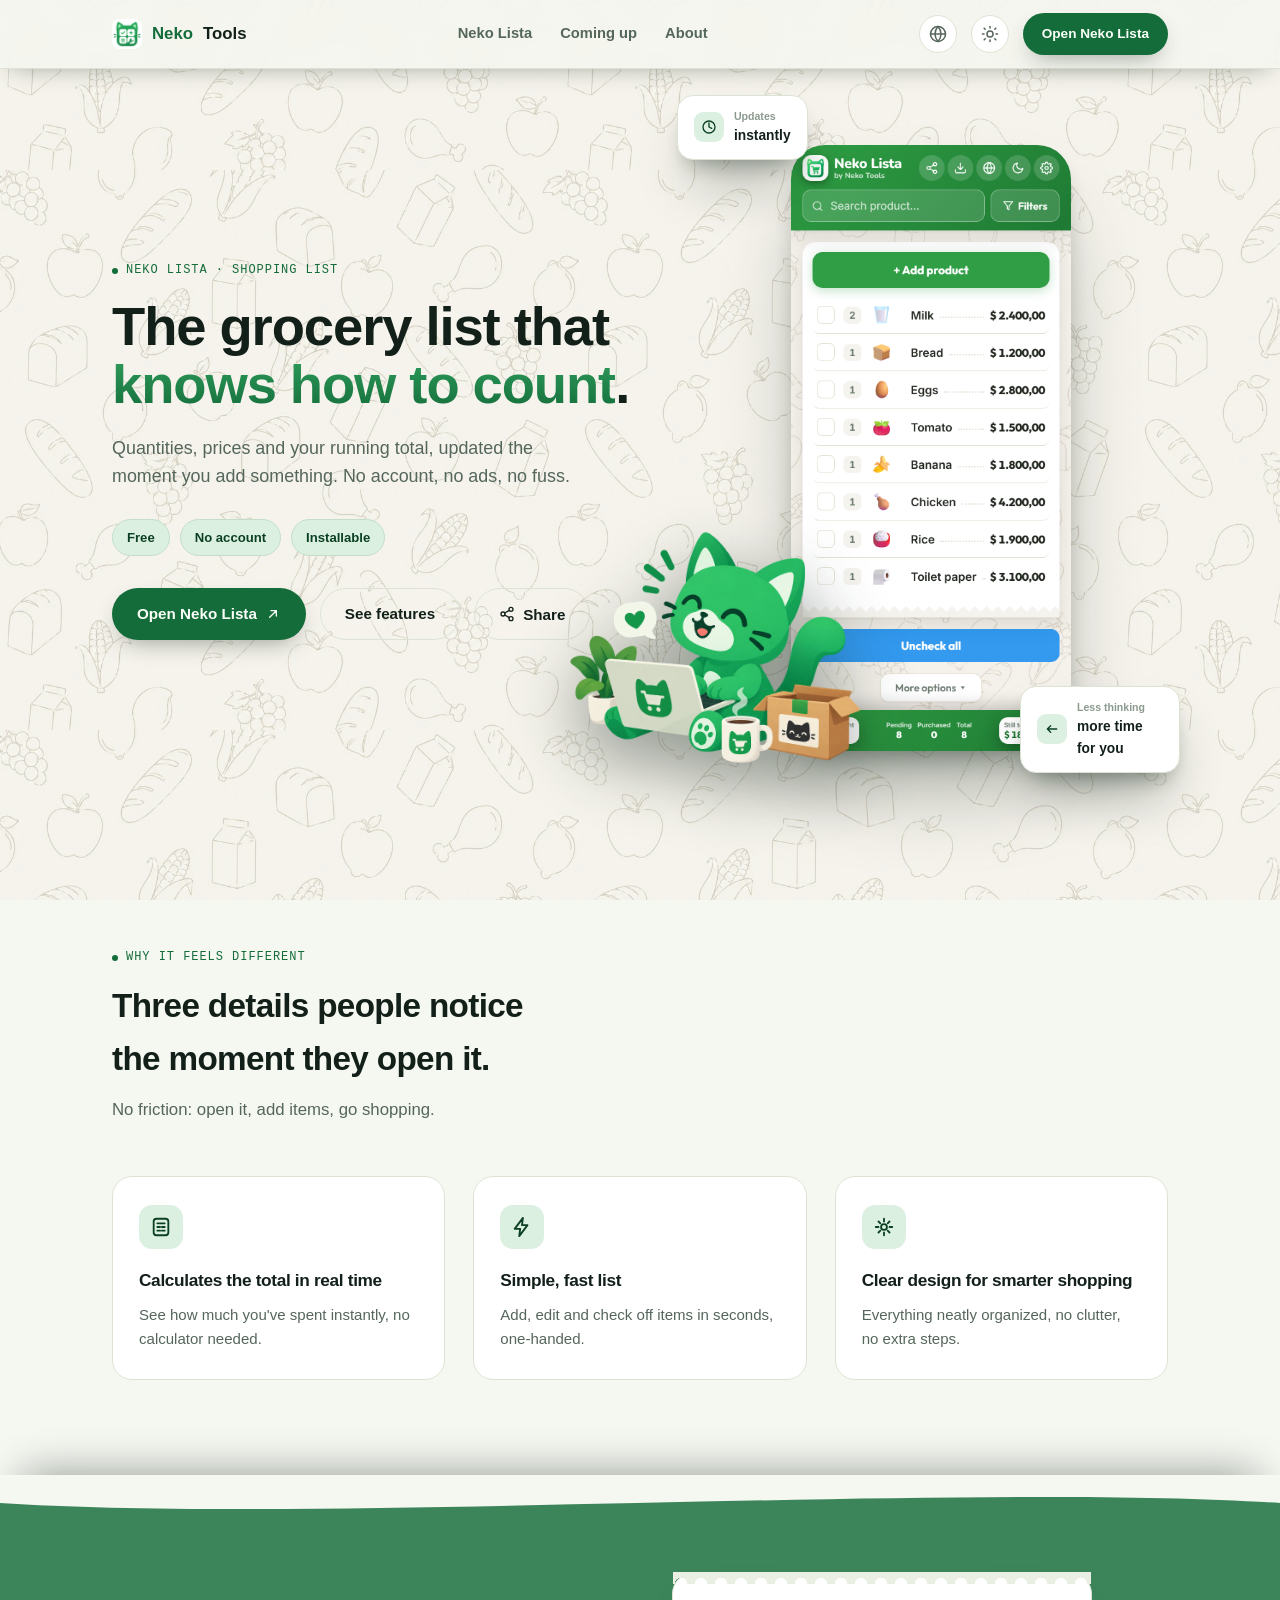
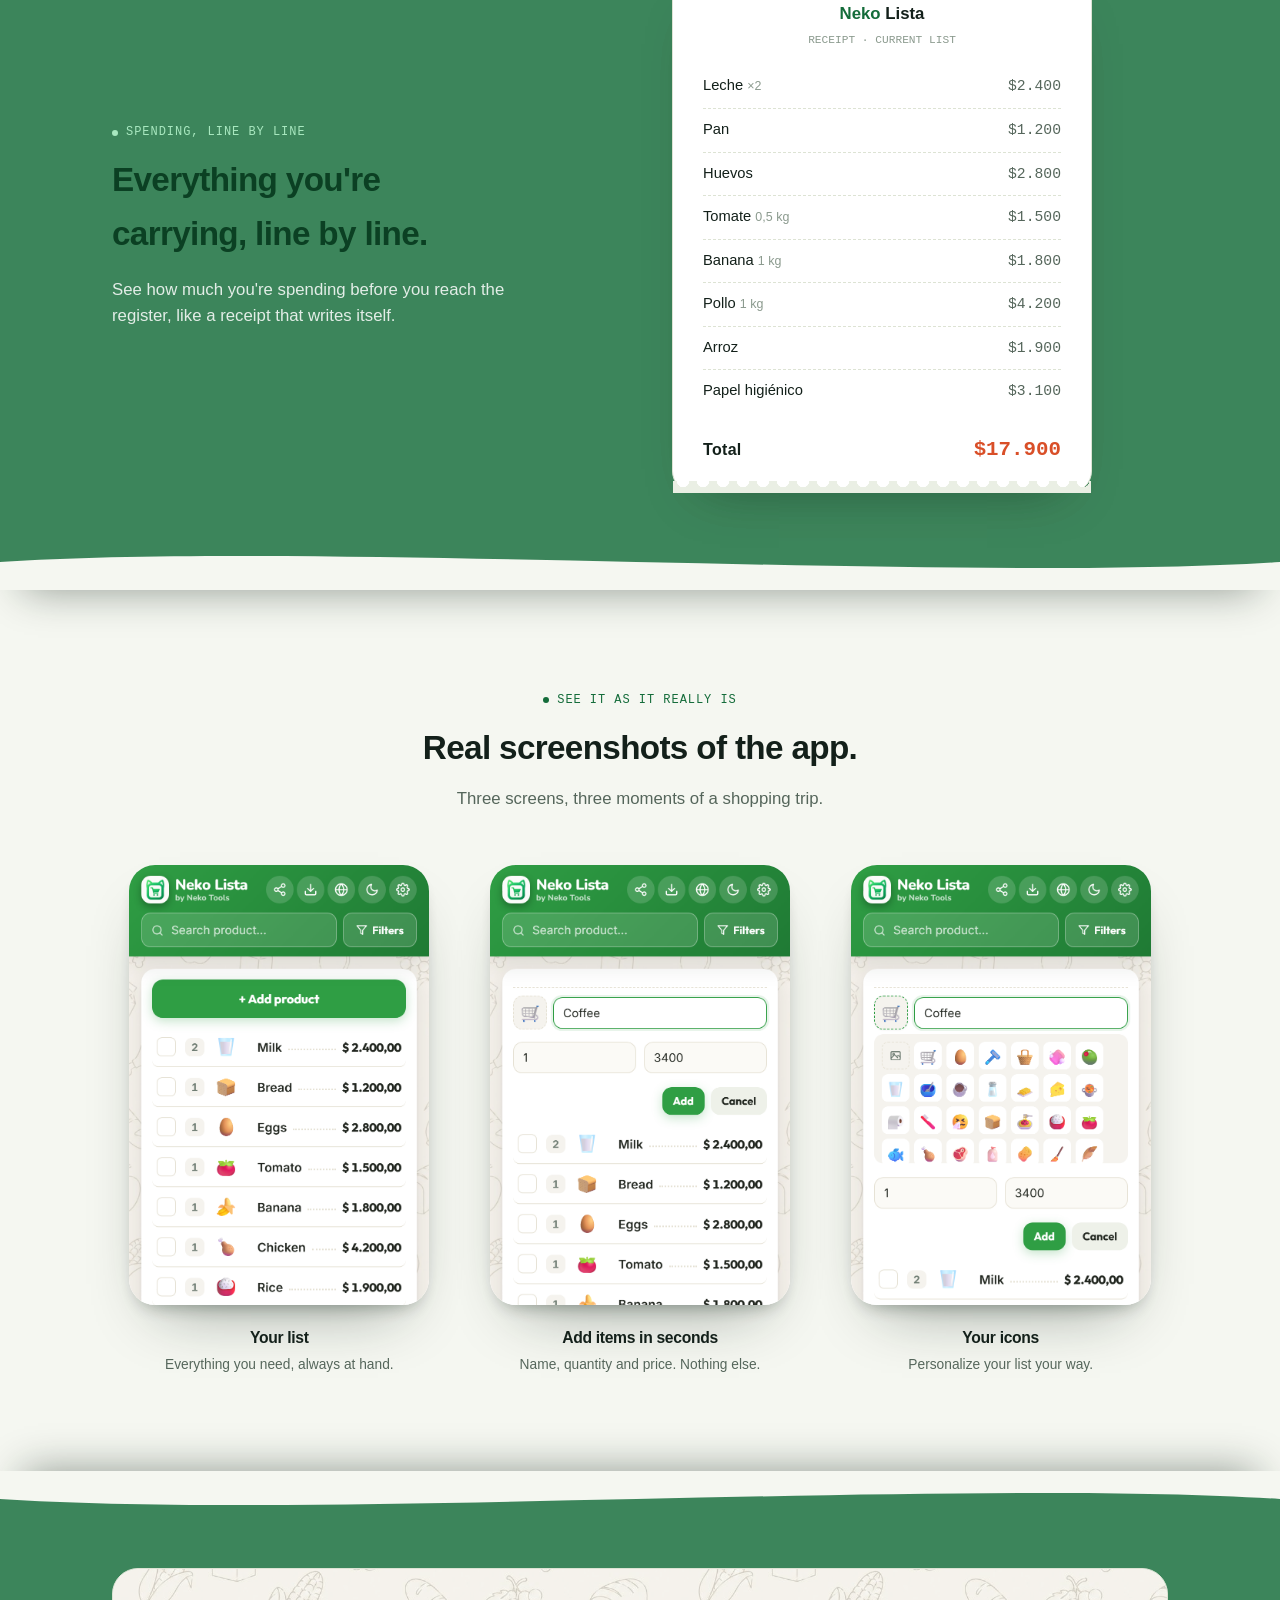
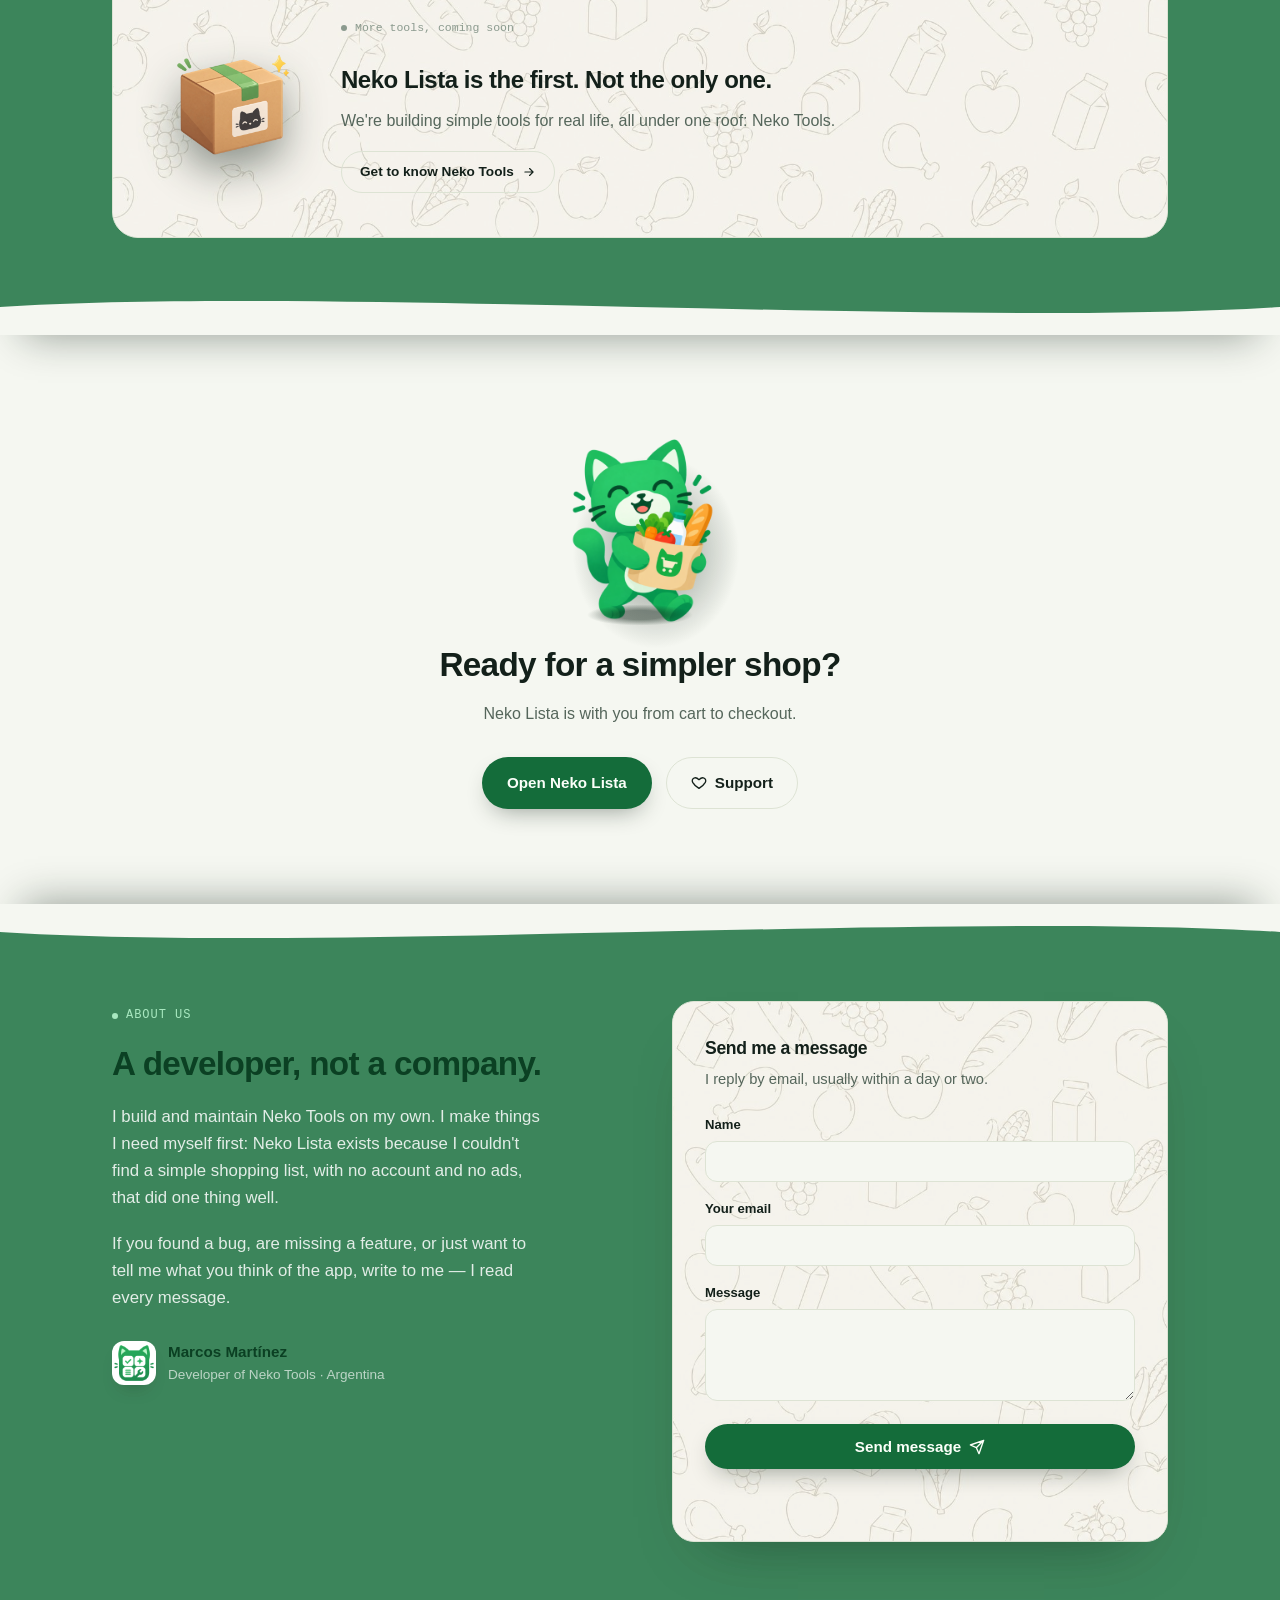
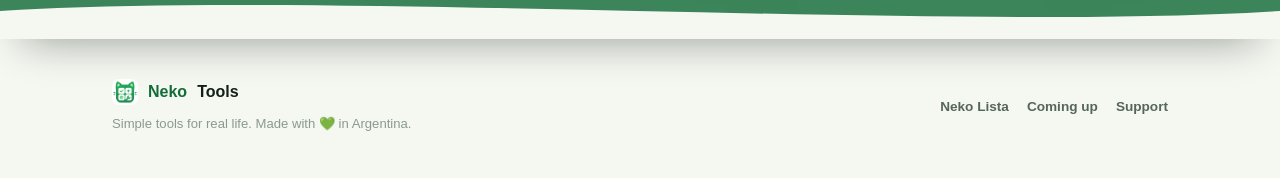
==== commit 22fedf5a: "Fix layout overflows found in the QA sweep; refresh app screenshots - fc-2 float card anchored to th" ====
--- a/index.html
+++ b/index.html
@@ -170,6 +170,7 @@
   html { -webkit-text-size-adjust: 100%; }
 
   body {
+    overflow-x: clip;
     margin: 0;
     background: var(--paper);
     color: var(--ink);
@@ -410,7 +411,7 @@
     align-items: center;
   }
   @media (max-width: 900px) {
-    .hero-grid { grid-template-columns: 1fr; }
+    .hero-grid { grid-template-columns: minmax(0, 1fr); }
   }
 
   .hero-copy { animation: rise 0.7s cubic-bezier(.2,.8,.2,1) both; }
@@ -515,7 +516,7 @@
   }
   .float-card.fc-1 { top: -50px; left: -16px; }
   .float-card.fc-2 { width: 160px; }
-  .float-card.fc-2 { bottom: -22px; left: 360px; }
+  .float-card.fc-2 { bottom: -22px; right: -12px; }
   .float-card {
     transition: transform 0.25s cubic-bezier(.2,.8,.2,1.2), box-shadow 0.25s ease;
   }
@@ -556,6 +557,12 @@
   .reveal.reveal-left  { transform: translateX(-32px); }
   .reveal.reveal-right { transform: translateX(32px); }
   .reveal.is-visible { opacity: 1; transform: none; }
+  /* Antes de revelarse, el corrimiento lateral empujaba la página más ancha
+     que la pantalla en celulares (scroll horizontal hasta hacer scroll). */
+  @media (max-width: 760px) {
+    .reveal.reveal-left  { transform: translateX(-14px); }
+    .reveal.reveal-right { transform: translateX(14px); }
+  }
   @media (prefers-reduced-motion: reduce) {
     .reveal { opacity: 1; transform: none; transition: none; }
   }
@@ -906,7 +913,12 @@
     gap: 64px;
     align-items: start;
   }
-  @media (max-width: 900px) { .about-grid { grid-template-columns: 1fr; gap: 40px; } }
+  @media (max-width: 900px) { .about-grid { grid-template-columns: minmax(0, 1fr); gap: 40px; } }
+  /* Sin min-width:0 una palabra larga (ruso, portugués) ensancha la columna
+     más que la pantalla. */
+  .about-grid > *, .hero-grid > * { min-width: 0; }
+  .contact-card .btn { white-space: normal; }
+  @media (max-width: 480px) { .contact-card { padding: 24px 20px; } }
   .about-copy h2 { font-size: clamp(1.7rem, 2.6vw, 2.3rem); margin: 10px 0 14px; }
   .about-copy p { color: var(--ink-soft); font-size: 1.05rem; max-width: 46ch; margin: 0 0 20px; }
   .about-signature {
@@ -1133,7 +1145,7 @@
 
         <div class="device">
           <div class="device-screen">
-            <img src="img/screenshot-lista-en-v2.png" data-i18n-alt="hero_screenshot_alt" alt="Captura real de Neko Lista (interfaz en inglés): lista de compras con Milk, Bread, Eggs, Tomato, Banana, Chicken, Rice y Toilet paper, total $18.900." fetchpriority="high">
+            <img src="img/screenshot-lista-en-v3.png" data-i18n-alt="hero_screenshot_alt" alt="Captura real de Neko Lista (interfaz en inglés): lista de compras con Milk, Bread, Eggs, Tomato, Banana, Chicken, Rice y Toilet paper, total $18.900." fetchpriority="high">
           </div>
         </div>
 
@@ -1227,21 +1239,21 @@
       <div class="gallery-grid">
         <div class="gallery-card reveal" style="--reveal-delay:0s">
           <div class="gallery-frame">
-            <img src="img/screenshot-lista-en-v2.png" data-i18n-alt="gal1_alt" alt="Captura real de la lista de compras con productos, cantidades y precios." loading="lazy" decoding="async">
+            <img src="img/screenshot-lista-en-v3.png" data-i18n-alt="gal1_alt" alt="Captura real de la lista de compras con productos, cantidades y precios." loading="lazy" decoding="async">
           </div>
           <h3 data-i18n="gal1_h3">Tu lista</h3>
           <p data-i18n="gal1_p">Todo lo que necesitás, siempre a mano.</p>
         </div>
         <div class="gallery-card reveal" style="--reveal-delay:0.1s">
           <div class="gallery-frame">
-            <img src="img/screenshot-agregar-en-v2.png" data-i18n-alt="gal2_alt" alt="Captura real del formulario para agregar un producto: nombre, cantidad y precio." loading="lazy" decoding="async">
+            <img src="img/screenshot-agregar-en-v3.png" data-i18n-alt="gal2_alt" alt="Captura real del formulario para agregar un producto: nombre, cantidad y precio." loading="lazy" decoding="async">
           </div>
           <h3 data-i18n="gal2_h3">Agregá en segundos</h3>
           <p data-i18n="gal2_p">Nombre, cantidad y precio. Nada más.</p>
         </div>
         <div class="gallery-card reveal" style="--reveal-delay:0.2s">
           <div class="gallery-frame">
-            <img src="img/screenshot-iconos-en-v2.png" data-i18n-alt="gal3_alt" alt="Captura real del selector de íconos de producto." loading="lazy" decoding="async">
+            <img src="img/screenshot-iconos-en-v3.png" data-i18n-alt="gal3_alt" alt="Captura real del selector de íconos de producto." loading="lazy" decoding="async">
           </div>
           <h3 data-i18n="gal3_h3">Tus íconos</h3>
           <p data-i18n="gal3_p">Personalizá tu lista a tu manera.</p>
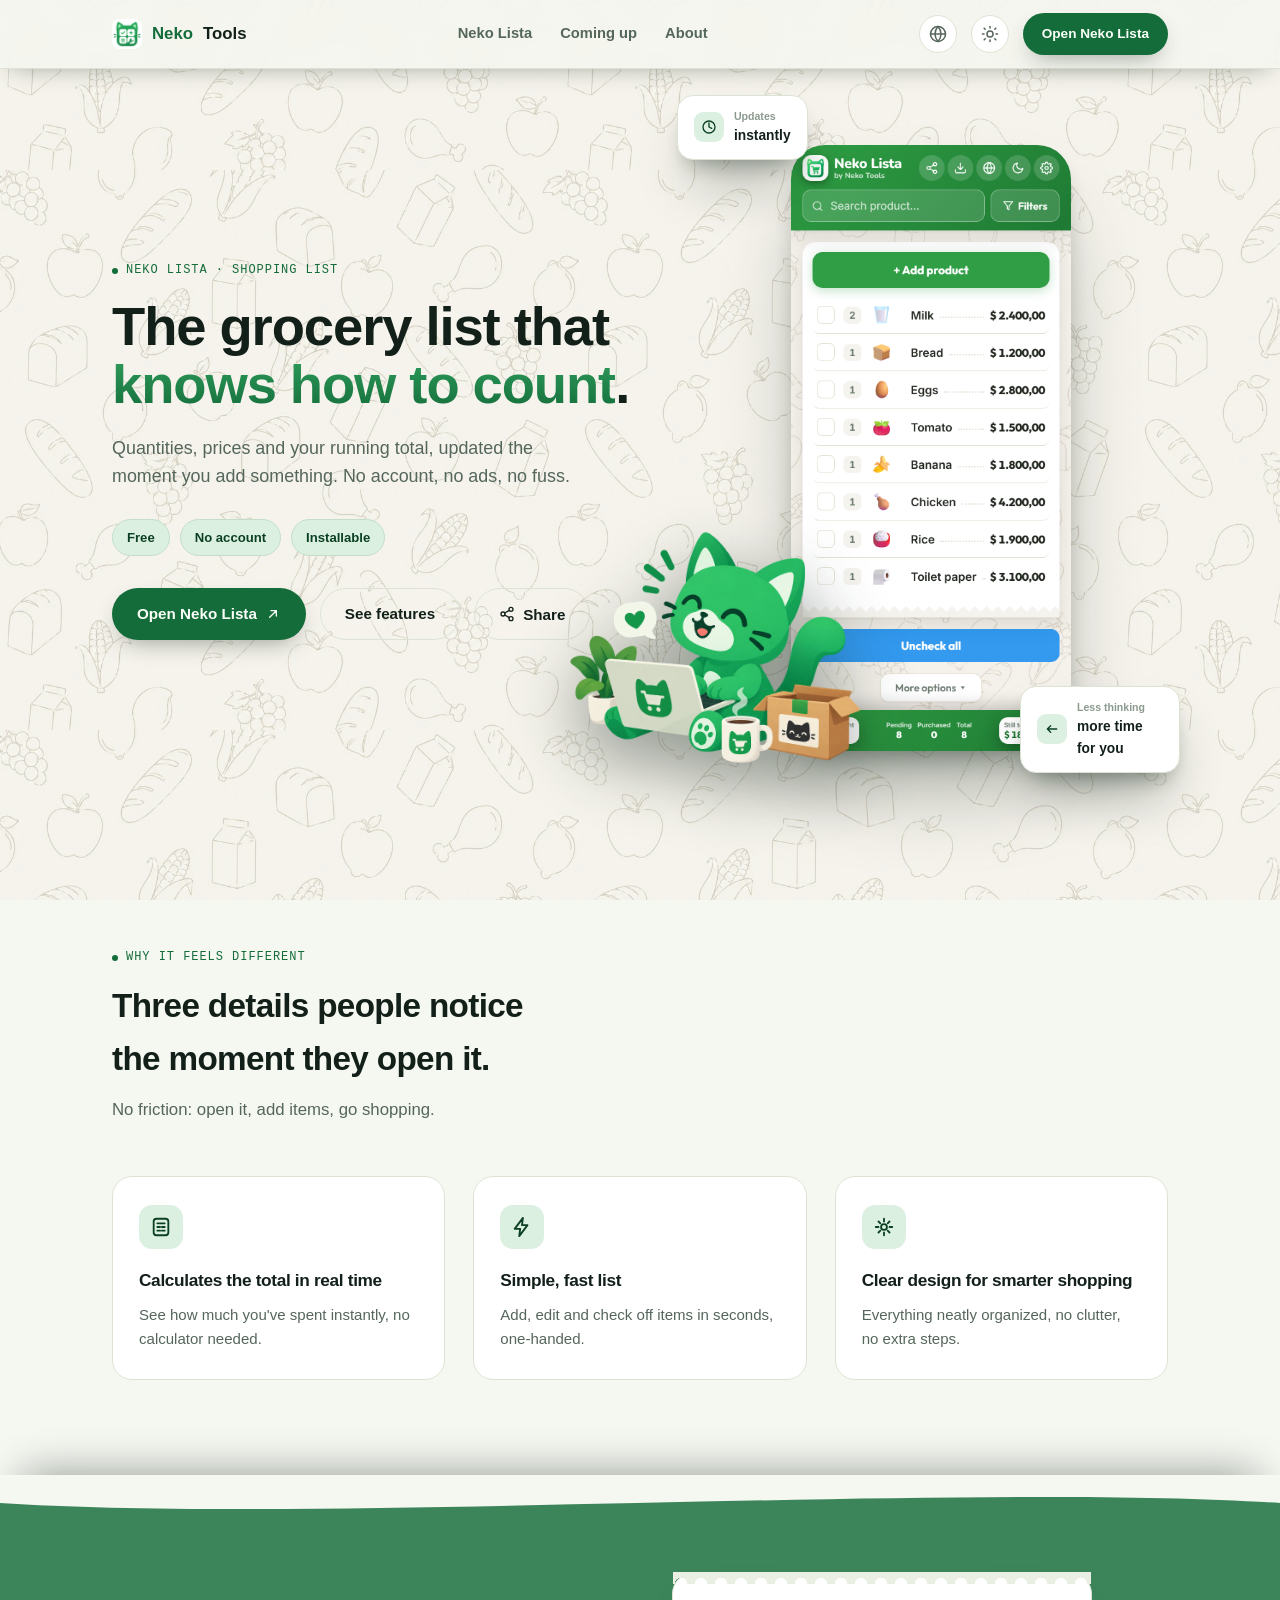
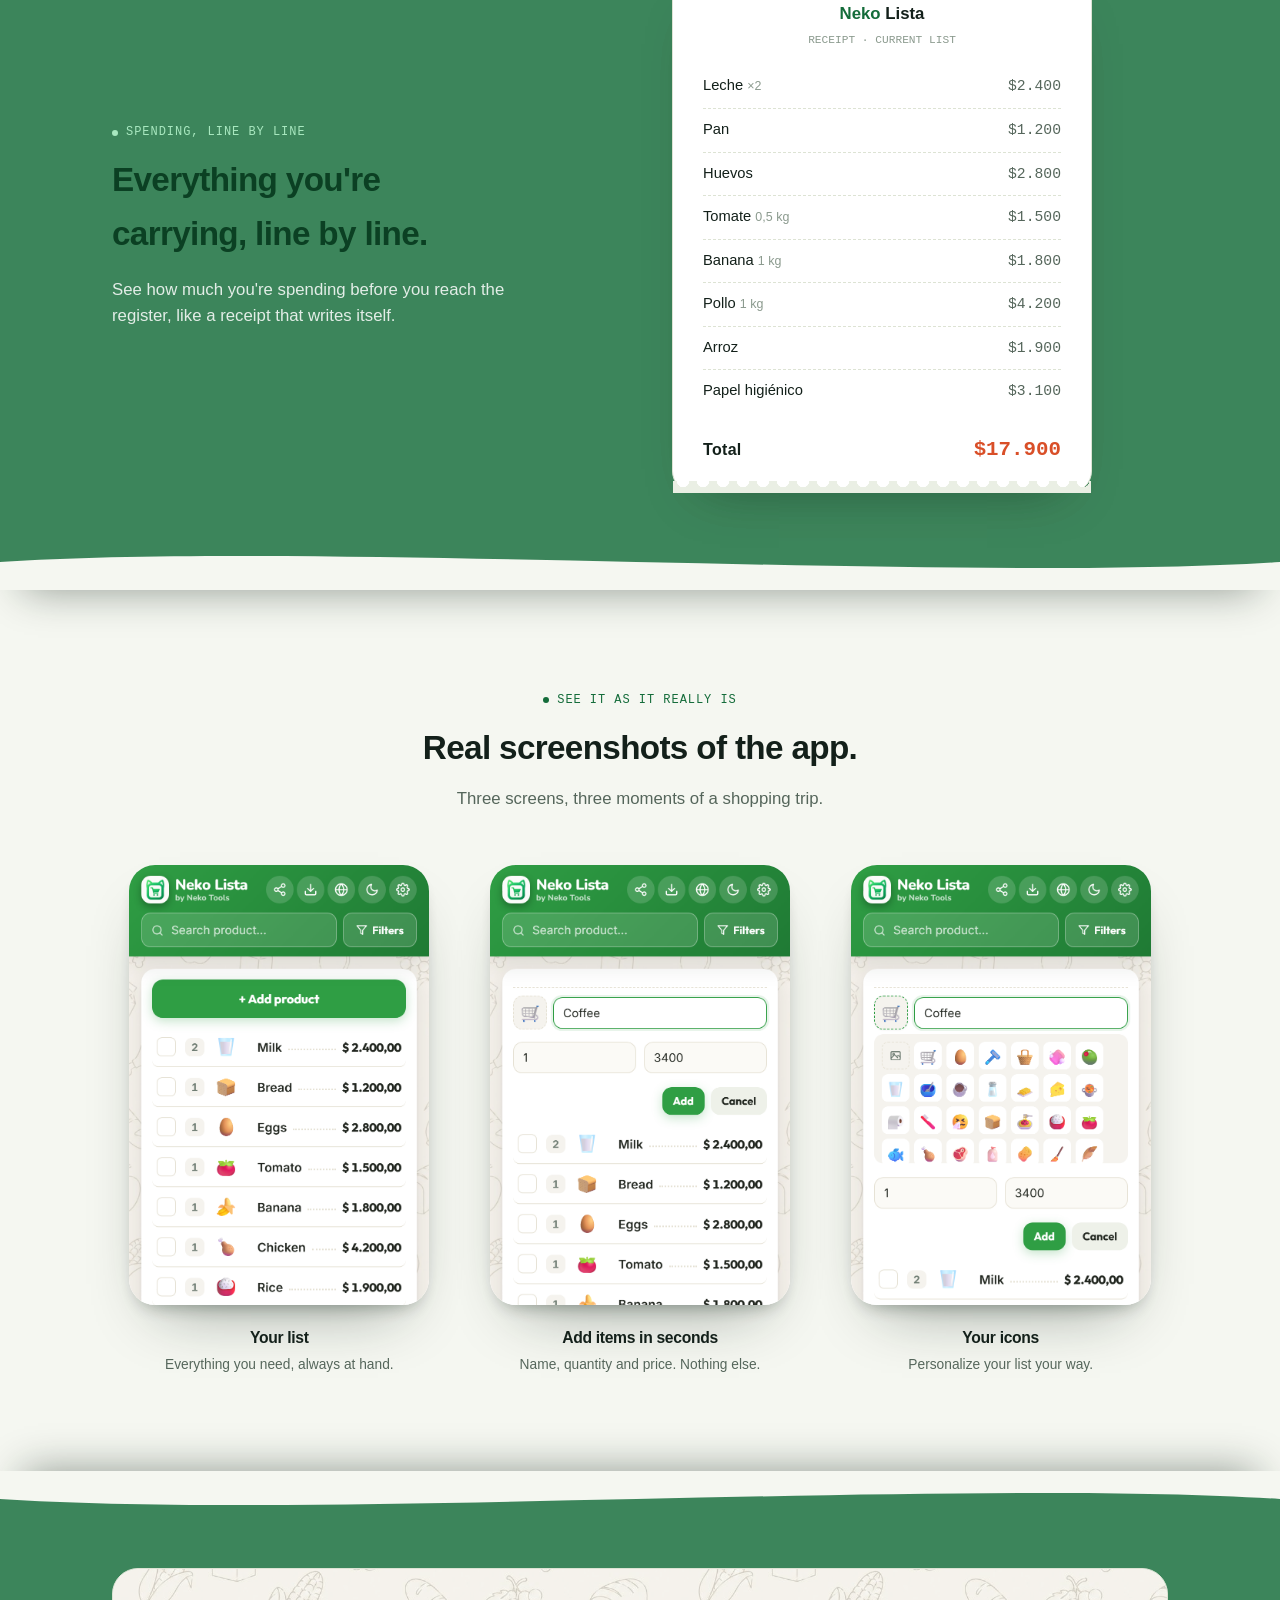
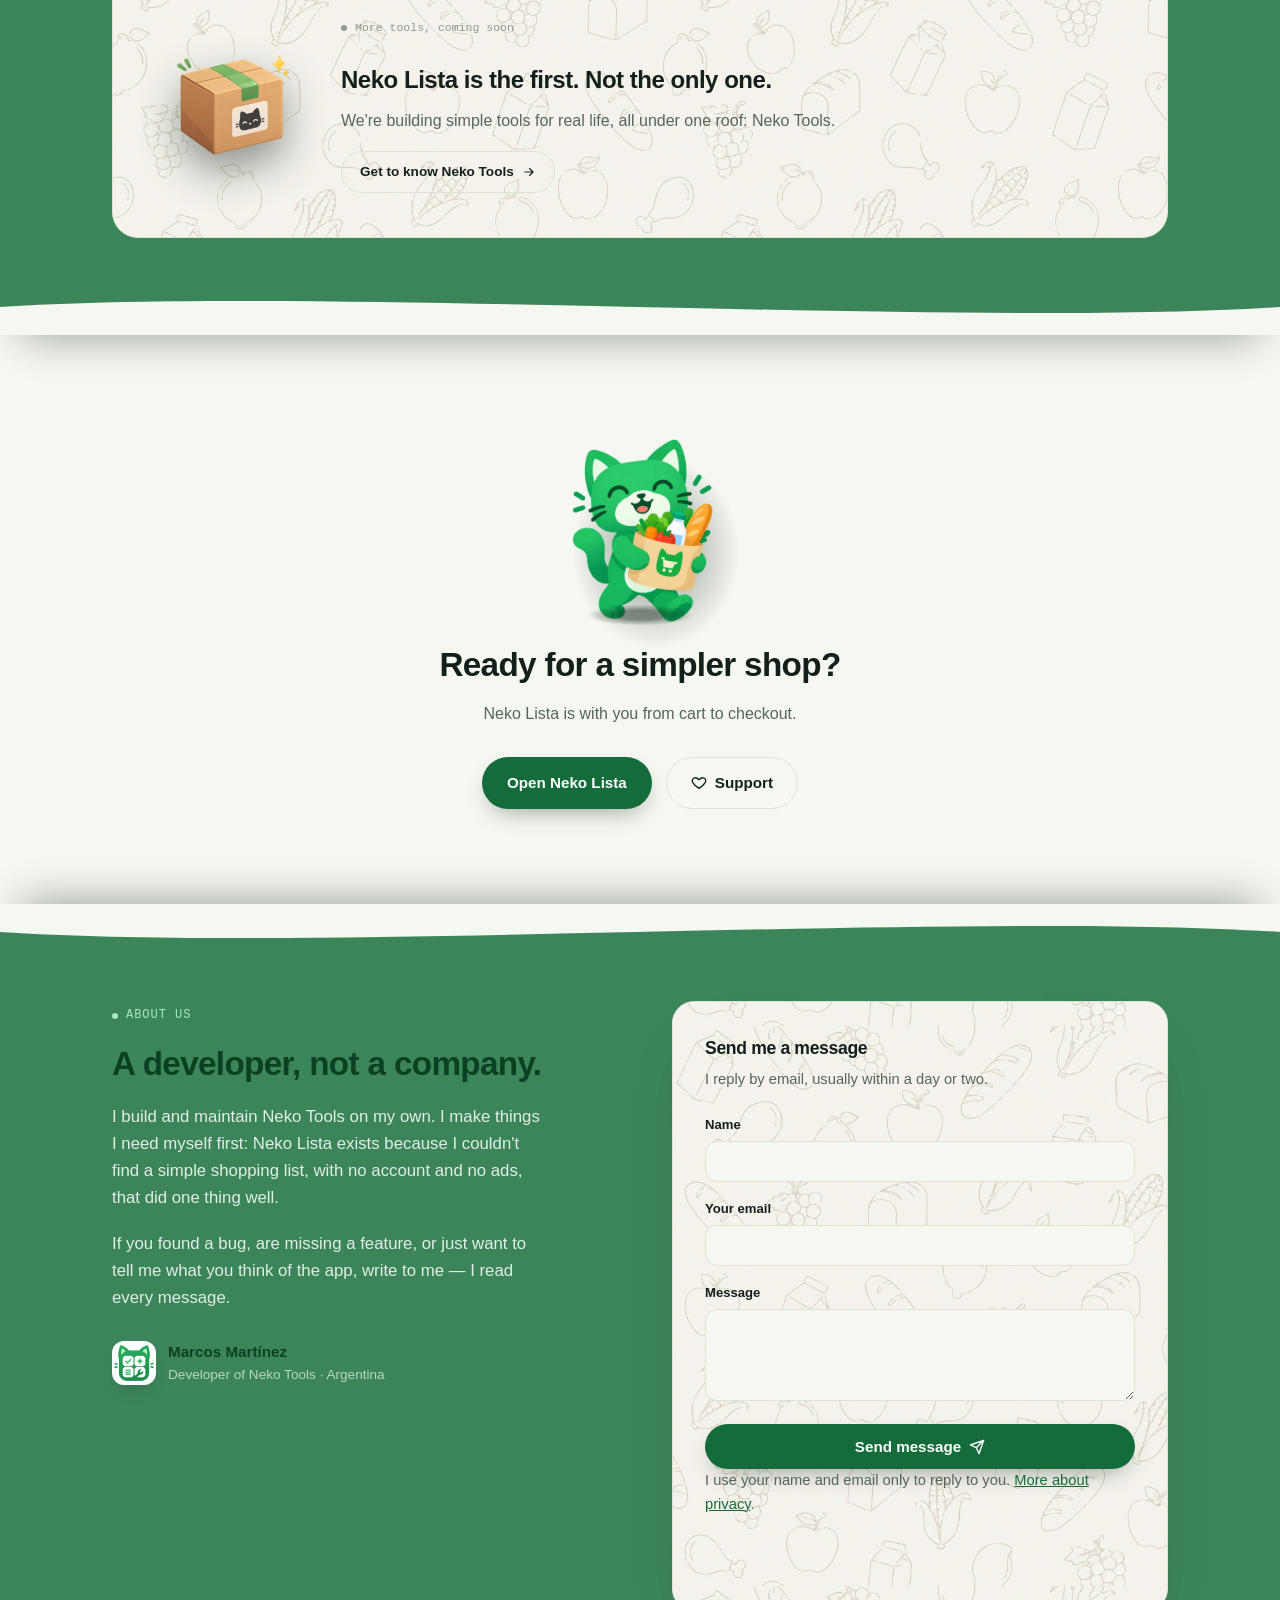
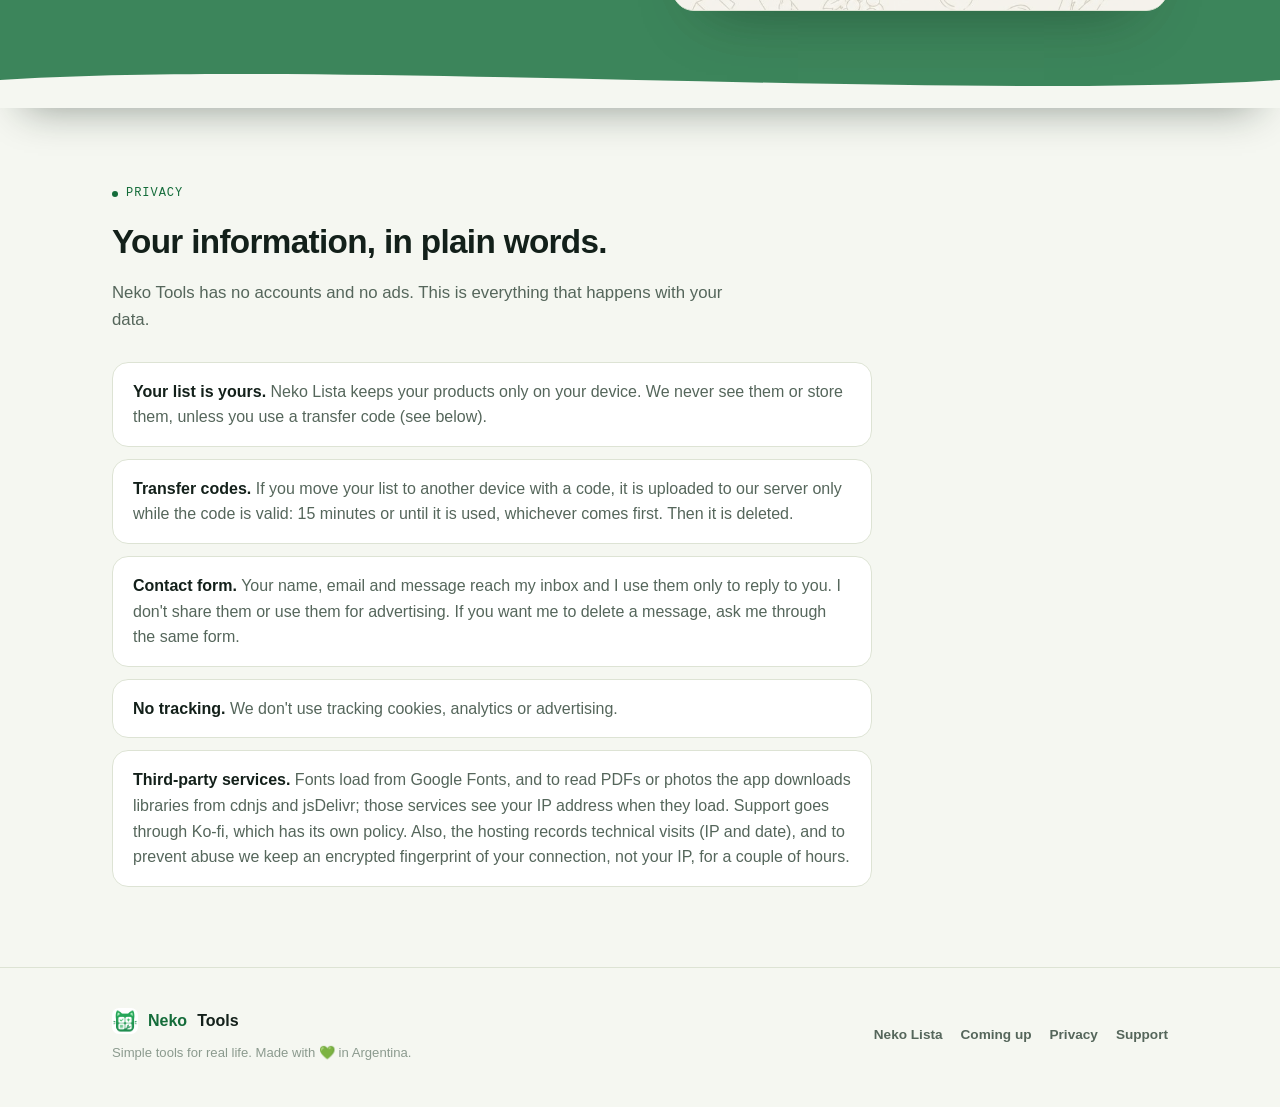
==== commit 8c8da027: "Add a privacy section, a note on the contact form and a footer link Plain-language notice in all 6 l" ====
--- a/index.html
+++ b/index.html
@@ -5,7 +5,7 @@
 <meta http-equiv="Content-Security-Policy" content="default-src 'self'; script-src 'self'; style-src 'self' 'unsafe-inline' https://fonts.googleapis.com; font-src https://fonts.gstatic.com; img-src 'self' data:; connect-src 'self'; object-src 'none'; base-uri 'self'; form-action 'self'; upgrade-insecure-requests" />
 <script src="guard.js?v=1"></script>
 <meta name="viewport" content="width=device-width, initial-scale=1.0" />
-<script src="i18n.js?v=2"></script>
+<script src="i18n.js?v=3"></script>
 <title>Neko Lista — la lista del súper gratis | Neko Tools</title>
 <meta name="description" content="Neko Lista: la lista del súper que sabe contar. Gratis, sin cuenta, instalable. La primera herramienta de Neko Tools." />
 <meta name="robots" content="index, follow" />
@@ -918,6 +918,20 @@
      más que la pantalla. */
   .about-grid > *, .hero-grid > * { min-width: 0; }
   .contact-card .btn { white-space: normal; }
+  .contact-privacy { margin: 14px 0 0; font-size: 0.82rem; color: var(--ink-faint); }
+  .contact-privacy a { color: var(--pine); }
+  section.privacy { padding: 72px 0 80px; }
+  .privacy .section-head { margin-bottom: 28px; }
+  .privacy-list { list-style: none; margin: 0; padding: 0; display: grid; gap: 12px; max-width: 760px; }
+  .privacy-list li {
+    background: var(--paper-raised);
+    border: 1px solid var(--line);
+    border-radius: 16px;
+    padding: 16px 20px;
+    color: var(--ink-soft);
+    line-height: 1.6;
+  }
+  .privacy-list strong { color: var(--ink); }
   @media (max-width: 480px) { .contact-card { padding: 24px 20px; } }
   .about-copy h2 { font-size: clamp(1.7rem, 2.6vw, 2.3rem); margin: 10px 0 14px; }
   .about-copy p { color: var(--ink-soft); font-size: 1.05rem; max-width: 46ch; margin: 0 0 20px; }
@@ -999,7 +1013,7 @@
   .foot-brand { display: flex; align-items: center; gap: 10px; font-family: var(--font-display); font-weight: 700; }
   .foot-brand img { width: 26px; height: 26px; border-radius: 7px; background: var(--paper-raised); }
   footer .fine { color: var(--ink-faint); font-size: 0.82rem; margin: 0; }
-  footer .links { display: flex; gap: 18px; font-size: 0.85rem; font-weight: 600; color: var(--ink-soft); }
+  footer .links { display: flex; flex-wrap: wrap; gap: 8px 18px; font-size: 0.85rem; font-weight: 600; color: var(--ink-soft); }
   footer .links a { text-decoration: none; }
   footer .links a:hover { color: var(--pine); }
 
@@ -1356,9 +1370,27 @@
             <span data-i18n="contact_submit">Enviar mensaje</span>
             <svg class="icon" width="16" height="16" viewBox="0 0 24 24" fill="none"><path d="M22 2 11 13M22 2l-7 20-4-9-9-4 20-7Z" stroke="currentColor" stroke-width="2" stroke-linecap="round" stroke-linejoin="round"/></svg>
           </button>
+          <p class="contact-privacy" data-i18n-html="contact_privacy_note">Uso tu nombre y mail solo para responderte. <a href="#privacidad">Más sobre privacidad</a>.</p>
           <p class="form-status" id="formStatus" role="status" aria-live="polite"></p>
         </form>
       </div>
+    </div>
+  </section>
+
+  <section class="privacy" id="privacidad">
+    <div class="wrap">
+      <div class="section-head">
+        <span class="kicker" data-i18n="priv_kicker">Privacidad</span>
+        <h2 data-i18n="priv_h2">Tu información, en pocas palabras.</h2>
+        <p data-i18n="priv_lede">Neko Tools no tiene cuentas ni publicidad. Esto es todo lo que pasa con tus datos.</p>
+      </div>
+      <ul class="privacy-list">
+        <li><strong data-i18n="priv_1_h">Tu lista es tuya.</strong> <span data-i18n="priv_1_p">Neko Lista guarda tus productos solo en tu dispositivo. Nosotros no los vemos ni los guardamos, salvo si usás un código de transferencia (más abajo).</span></li>
+        <li><strong data-i18n="priv_2_h">Códigos de transferencia.</strong> <span data-i18n="priv_2_p">Si pasás tu lista a otro dispositivo con un código, se sube a nuestro servidor solo mientras el código sea válido: 15 minutos o hasta que se use, lo que pase primero. Después se borra.</span></li>
+        <li><strong data-i18n="priv_3_h">Formulario de contacto.</strong> <span data-i18n="priv_3_p">Tu nombre, mail y mensaje llegan a mi correo y los uso solo para responderte. No los comparto ni los uso para publicidad. Si querés que borre un mensaje, pedímelo por el mismo formulario.</span></li>
+        <li><strong data-i18n="priv_4_h">Sin seguimiento.</strong> <span data-i18n="priv_4_p">No usamos cookies de seguimiento, analítica ni publicidad.</span></li>
+        <li><strong data-i18n="priv_5_h">Servicios de terceros.</strong> <span data-i18n="priv_5_p">Las tipografías se cargan desde Google Fonts, y para leer PDF o fotos la app descarga librerías de cdnjs y jsDelivr; esos servicios ven tu dirección IP al cargarse. Los apoyos pasan por Ko-fi, que tiene su propia política. Además, el hosting registra visitas técnicas (IP y fecha), y para evitar abusos guardamos por un par de horas una huella cifrada de tu conexión, no tu IP.</span></li>
+      </ul>
     </div>
   </section>
 </main>
@@ -1377,6 +1409,7 @@
     <nav class="links">
       <a href="#producto" data-i18n="nav_neko_lista">Neko Lista</a>
       <a href="#gondola" data-i18n="nav_proximamente">Próximamente</a>
+      <a href="#privacidad" data-i18n="footer_privacy">Privacidad</a>
       <a href="https://ko-fi.com/nekotools" data-i18n="final_apoyar">Apoyar</a>
     </nav>
   </div>
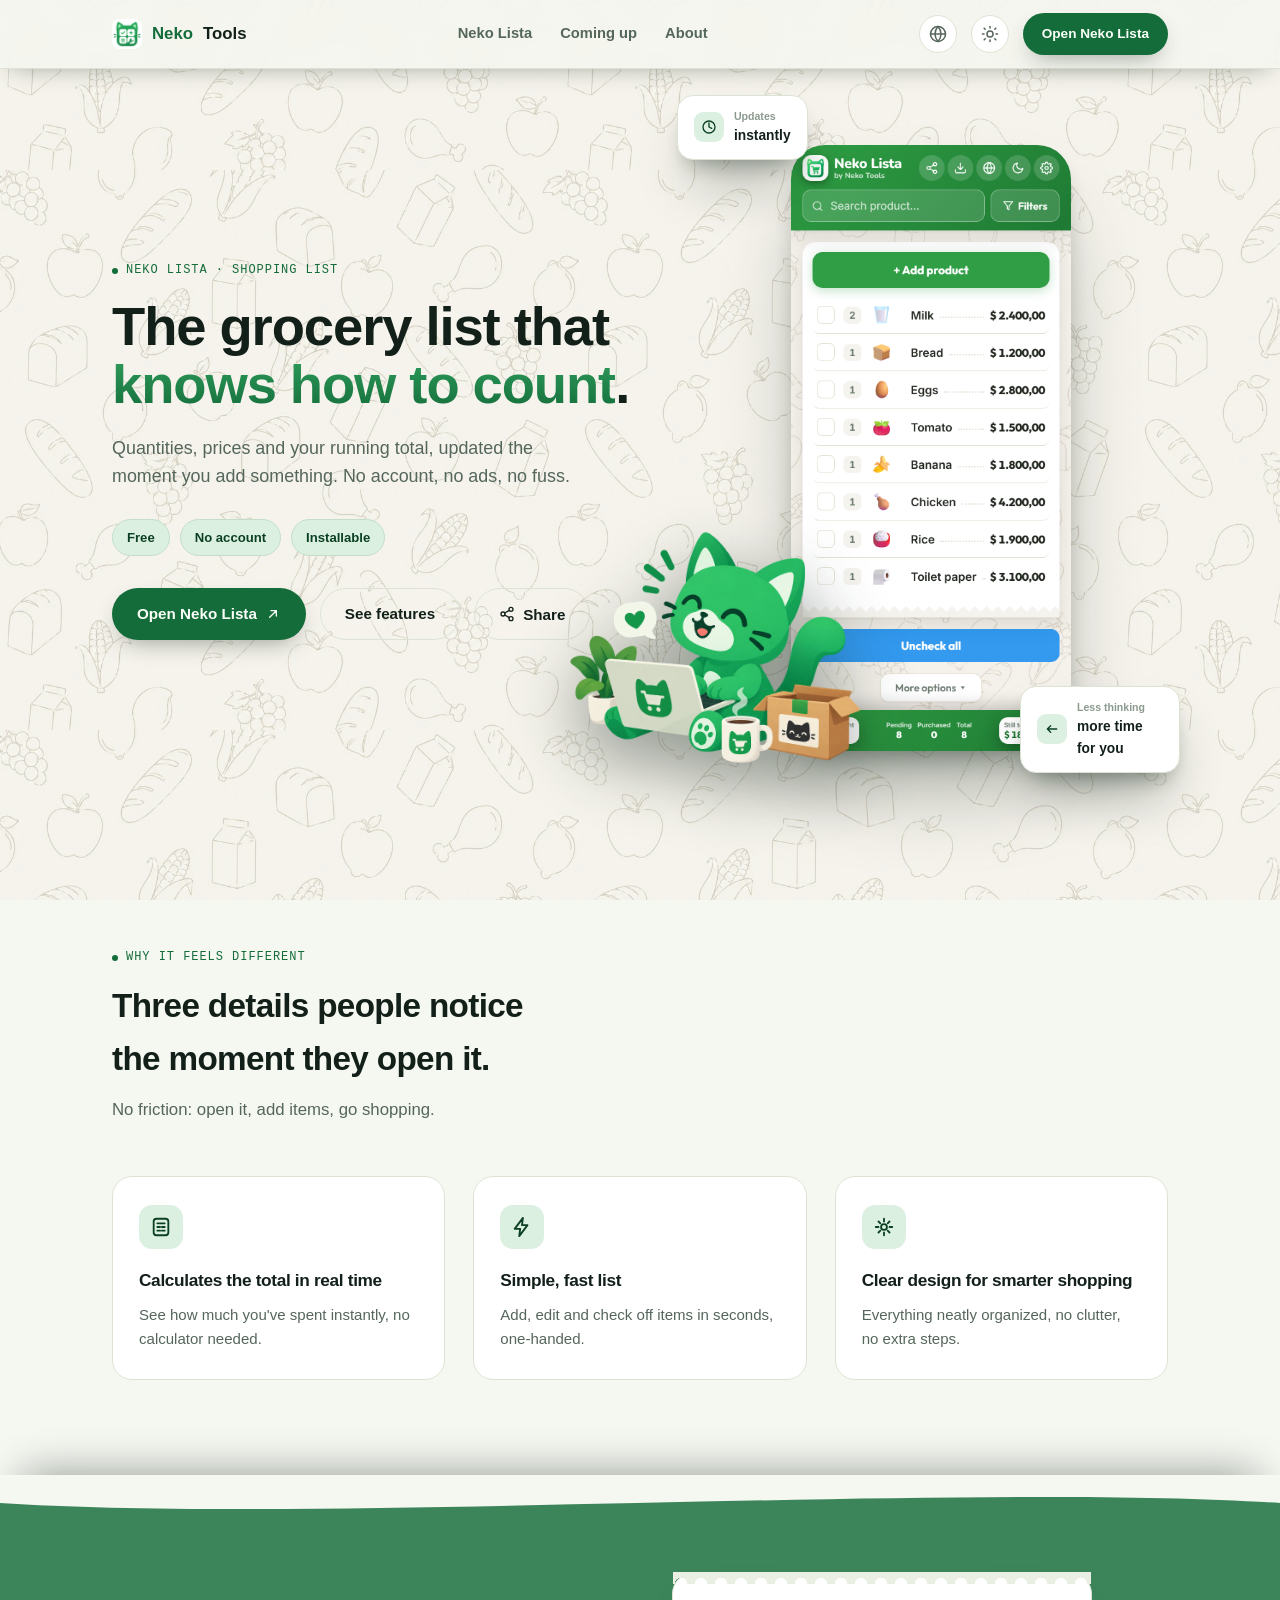
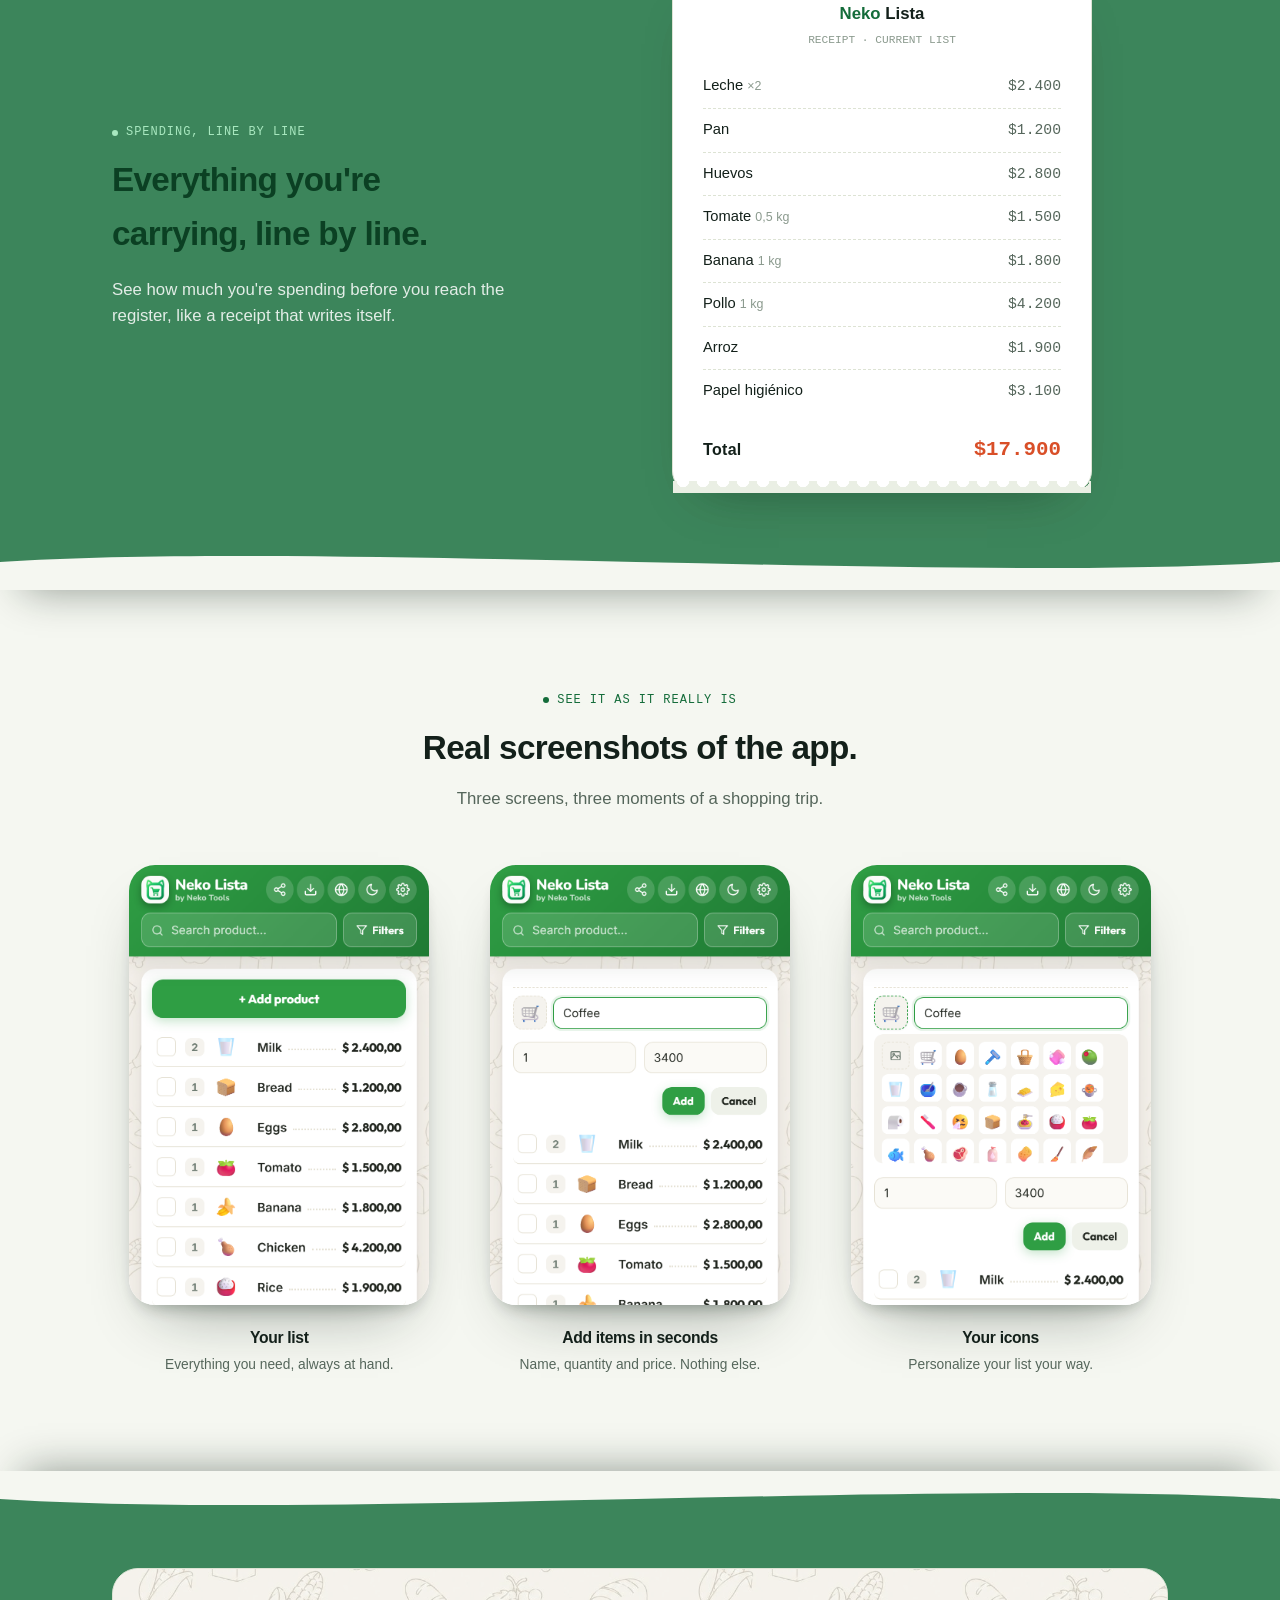
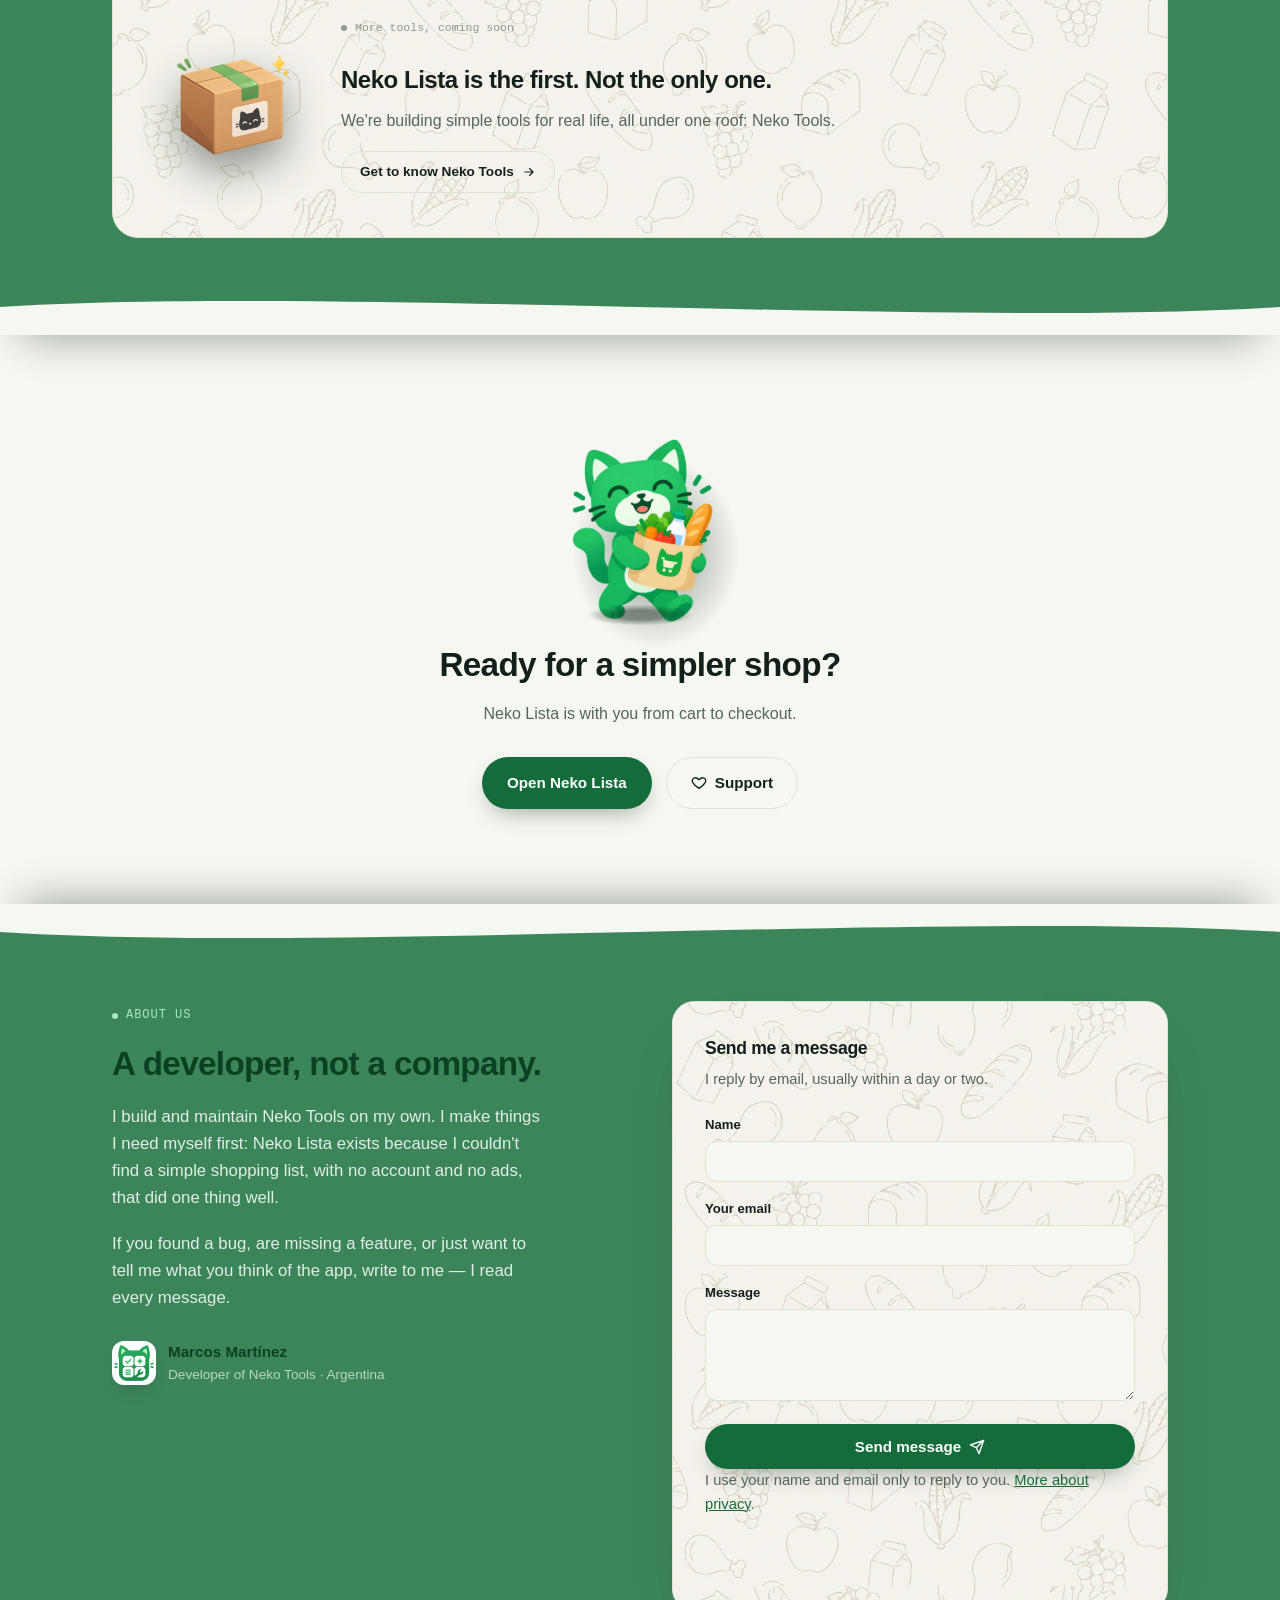
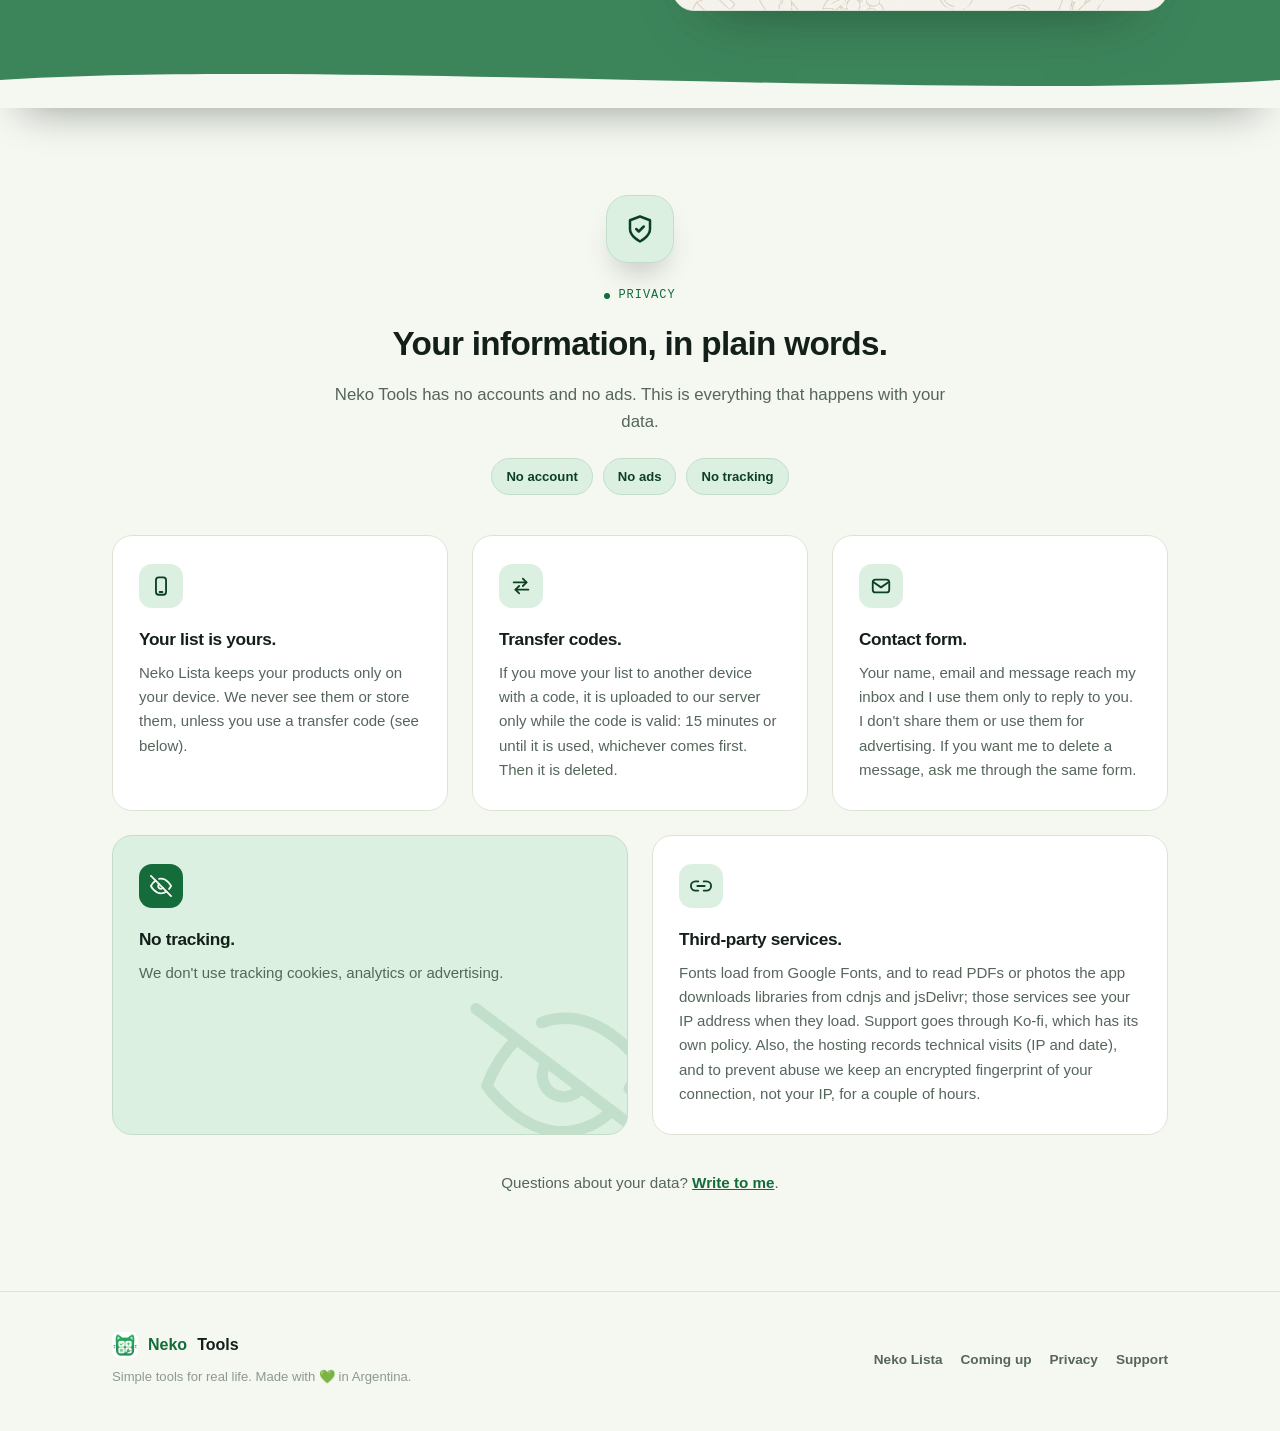
==== commit e2260f2c: "Redesign the privacy section with icons and the site's card style Icon chips, hover lift and stagger" ====
--- a/index.html
+++ b/index.html
@@ -5,7 +5,7 @@
 <meta http-equiv="Content-Security-Policy" content="default-src 'self'; script-src 'self'; style-src 'self' 'unsafe-inline' https://fonts.googleapis.com; font-src https://fonts.gstatic.com; img-src 'self' data:; connect-src 'self'; object-src 'none'; base-uri 'self'; form-action 'self'; upgrade-insecure-requests" />
 <script src="guard.js?v=1"></script>
 <meta name="viewport" content="width=device-width, initial-scale=1.0" />
-<script src="i18n.js?v=3"></script>
+<script src="i18n.js?v=4"></script>
 <title>Neko Lista — la lista del súper gratis | Neko Tools</title>
 <meta name="description" content="Neko Lista: la lista del súper que sabe contar. Gratis, sin cuenta, instalable. La primera herramienta de Neko Tools." />
 <meta name="robots" content="index, follow" />
@@ -341,7 +341,9 @@
   .nav-links-mobile-gap { flex: 1; }
 
   @media (max-width: 480px) {
-    .nav-row { padding: 12px 0; }
+    /* "padding: 12px 0" anulaba el margen lateral de .wrap y el logo y el
+       menú quedaban pegados a los bordes de la pantalla. */
+    .nav-row { padding: 12px 16px; gap: 12px; }
   }
 
   @media (max-width: 760px) {
@@ -920,18 +922,46 @@
   .contact-card .btn { white-space: normal; }
   .contact-privacy { margin: 14px 0 0; font-size: 0.82rem; color: var(--ink-faint); }
   .contact-privacy a { color: var(--pine); }
-  section.privacy { padding: 72px 0 80px; }
-  .privacy .section-head { margin-bottom: 28px; }
-  .privacy-list { list-style: none; margin: 0; padding: 0; display: grid; gap: 12px; max-width: 760px; }
-  .privacy-list li {
-    background: var(--paper-raised);
-    border: 1px solid var(--line);
-    border-radius: 16px;
-    padding: 16px 20px;
-    color: var(--ink-soft);
-    line-height: 1.6;
-  }
-  .privacy-list strong { color: var(--ink); }
+  section.privacy { padding: 88px 0 96px; }
+  .privacy .section-head { margin-bottom: 40px; }
+  .privacy-badge {
+    display: flex; align-items: center; justify-content: center;
+    margin-left: auto; margin-right: auto;
+    width: 68px; height: 68px; border-radius: 22px;
+    background: var(--mint); color: var(--pine-deep);
+    border: 1px solid var(--mint-line);
+    box-shadow: 0 18px 34px -18px var(--shadow-strong);
+    margin-bottom: 18px;
+  }
+  .privacy-tags { justify-content: center; margin: 22px 0 0; }
+  .privacy-grid {
+    list-style: none; margin: 0; padding: 0;
+    display: grid; grid-template-columns: repeat(6, 1fr); gap: 24px;
+  }
+  .privacy-grid > li { grid-column: span 2; display: flex; }
+  .privacy-grid > li.wide { grid-column: span 3; }
+  .privacy-grid .feature { width: 100%; }
+  .feature.is-accent { background: var(--mint); border-color: var(--mint-line); position: relative; overflow: hidden; }
+  .feature.is-accent > * { position: relative; z-index: 1; }
+  .feature.is-accent .watermark {
+    position: absolute; z-index: 0; right: -22px; bottom: -26px;
+    width: 170px; height: 170px; color: var(--pine); opacity: 0.13;
+    transform: rotate(-8deg); pointer-events: none;
+  }
+  @media (max-width: 600px) { .feature.is-accent .watermark { width: 130px; height: 130px; right: -14px; bottom: -18px; } }
+  .feature.is-accent .ic { background: var(--pine); color: var(--paper); }
+  .privacy-foot { text-align: center; margin: 36px 0 0; color: var(--ink-soft); font-size: 0.95rem; }
+  .privacy-foot a { color: var(--pine); font-weight: 700; }
+  @media (max-width: 900px) {
+    .privacy-grid { grid-template-columns: repeat(2, 1fr); gap: 20px; }
+    .privacy-grid > li, .privacy-grid > li.wide { grid-column: span 1; }
+    .privacy-grid > li:last-child { grid-column: span 2; }
+  }
+  @media (max-width: 600px) {
+    section.privacy { padding: 64px 0 72px; }
+    .privacy-grid { grid-template-columns: minmax(0, 1fr); }
+    .privacy-grid > li:last-child { grid-column: span 1; }
+  }
   @media (max-width: 480px) { .contact-card { padding: 24px 20px; } }
   .about-copy h2 { font-size: clamp(1.7rem, 2.6vw, 2.3rem); margin: 10px 0 14px; }
   .about-copy p { color: var(--ink-soft); font-size: 1.05rem; max-width: 46ch; margin: 0 0 20px; }
@@ -1379,18 +1409,70 @@
 
   <section class="privacy" id="privacidad">
     <div class="wrap">
-      <div class="section-head">
+      <div class="section-head center reveal">
+        <span class="privacy-badge" aria-hidden="true">
+          <svg class="icon" width="30" height="30" viewBox="0 0 24 24" fill="none" stroke="currentColor" stroke-width="2" stroke-linecap="round" stroke-linejoin="round"><path d="M12 22s8-4 8-10V5l-8-3-8 3v7c0 6 8 10 8 10z"></path><path d="m9 12 2 2 4-4"></path></svg>
+        </span>
         <span class="kicker" data-i18n="priv_kicker">Privacidad</span>
         <h2 data-i18n="priv_h2">Tu información, en pocas palabras.</h2>
         <p data-i18n="priv_lede">Neko Tools no tiene cuentas ni publicidad. Esto es todo lo que pasa con tus datos.</p>
+        <div class="hero-tags privacy-tags">
+          <span class="tag" data-i18n="tag_sin_cuenta">Sin cuenta</span>
+          <span class="tag" data-i18n="priv_tag_ads">Sin anuncios</span>
+          <span class="tag" data-i18n="priv_tag_tracking">Sin seguimiento</span>
+        </div>
       </div>
-      <ul class="privacy-list">
-        <li><strong data-i18n="priv_1_h">Tu lista es tuya.</strong> <span data-i18n="priv_1_p">Neko Lista guarda tus productos solo en tu dispositivo. Nosotros no los vemos ni los guardamos, salvo si usás un código de transferencia (más abajo).</span></li>
-        <li><strong data-i18n="priv_2_h">Códigos de transferencia.</strong> <span data-i18n="priv_2_p">Si pasás tu lista a otro dispositivo con un código, se sube a nuestro servidor solo mientras el código sea válido: 15 minutos o hasta que se use, lo que pase primero. Después se borra.</span></li>
-        <li><strong data-i18n="priv_3_h">Formulario de contacto.</strong> <span data-i18n="priv_3_p">Tu nombre, mail y mensaje llegan a mi correo y los uso solo para responderte. No los comparto ni los uso para publicidad. Si querés que borre un mensaje, pedímelo por el mismo formulario.</span></li>
-        <li><strong data-i18n="priv_4_h">Sin seguimiento.</strong> <span data-i18n="priv_4_p">No usamos cookies de seguimiento, analítica ni publicidad.</span></li>
-        <li><strong data-i18n="priv_5_h">Servicios de terceros.</strong> <span data-i18n="priv_5_p">Las tipografías se cargan desde Google Fonts, y para leer PDF o fotos la app descarga librerías de cdnjs y jsDelivr; esos servicios ven tu dirección IP al cargarse. Los apoyos pasan por Ko-fi, que tiene su propia política. Además, el hosting registra visitas técnicas (IP y fecha), y para evitar abusos guardamos por un par de horas una huella cifrada de tu conexión, no tu IP.</span></li>
+
+      <ul class="privacy-grid">
+        <li class="reveal" style="--reveal-delay:0s">
+          <div class="feature">
+            <span class="ic">
+              <svg class="icon" width="22" height="22" viewBox="0 0 24 24" fill="none" stroke="currentColor" stroke-width="2" stroke-linecap="round" stroke-linejoin="round"><rect x="6.5" y="2.5" width="11" height="19" rx="3"></rect><path d="M10.5 18.5h3"></path></svg>
+            </span>
+            <h3 data-i18n="priv_1_h">Tu lista es tuya.</h3>
+            <p data-i18n="priv_1_p">Neko Lista guarda tus productos solo en tu dispositivo. Nosotros no los vemos ni los guardamos, salvo si usás un código de transferencia (más abajo).</p>
+          </div>
+        </li>
+        <li class="reveal" style="--reveal-delay:0.08s">
+          <div class="feature">
+            <span class="ic">
+              <svg class="icon" width="22" height="22" viewBox="0 0 24 24" fill="none" stroke="currentColor" stroke-width="2" stroke-linecap="round" stroke-linejoin="round"><path d="M4 8h14"></path><path d="m14 4 4 4-4 4"></path><path d="M20 16H6"></path><path d="m10 12-4 4 4 4"></path></svg>
+            </span>
+            <h3 data-i18n="priv_2_h">Códigos de transferencia.</h3>
+            <p data-i18n="priv_2_p">Si pasás tu lista a otro dispositivo con un código, se sube a nuestro servidor solo mientras el código sea válido: 15 minutos o hasta que se use, lo que pase primero. Después se borra.</p>
+          </div>
+        </li>
+        <li class="reveal" style="--reveal-delay:0.16s">
+          <div class="feature">
+            <span class="ic">
+              <svg class="icon" width="22" height="22" viewBox="0 0 24 24" fill="none" stroke="currentColor" stroke-width="2" stroke-linecap="round" stroke-linejoin="round"><rect x="3" y="5" width="18" height="14" rx="3"></rect><path d="m4 8 8 5.5L20 8"></path></svg>
+            </span>
+            <h3 data-i18n="priv_3_h">Formulario de contacto.</h3>
+            <p data-i18n="priv_3_p">Tu nombre, mail y mensaje llegan a mi correo y los uso solo para responderte. No los comparto ni los uso para publicidad. Si querés que borre un mensaje, pedímelo por el mismo formulario.</p>
+          </div>
+        </li>
+        <li class="wide reveal" style="--reveal-delay:0.1s">
+          <div class="feature is-accent">
+            <span class="ic">
+              <svg class="icon" width="22" height="22" viewBox="0 0 24 24" fill="none" stroke="currentColor" stroke-width="2" stroke-linecap="round" stroke-linejoin="round"><path d="M17.94 17.94A10.07 10.07 0 0 1 12 20c-7 0-11-8-11-8a18.45 18.45 0 0 1 5.06-5.94M9.9 4.24A9.12 9.12 0 0 1 12 4c7 0 11 8 11 8a18.5 18.5 0 0 1-2.16 3.19m-6.72-1.07a3 3 0 1 1-4.24-4.24"></path><line x1="1" y1="1" x2="23" y2="23"></line></svg>
+            </span>
+            <svg class="watermark" aria-hidden="true" width="150" height="150" viewBox="0 0 24 24" fill="none" stroke="currentColor" stroke-width="1.6" stroke-linecap="round" stroke-linejoin="round"><path d="M17.94 17.94A10.07 10.07 0 0 1 12 20c-7 0-11-8-11-8a18.45 18.45 0 0 1 5.06-5.94M9.9 4.24A9.12 9.12 0 0 1 12 4c7 0 11 8 11 8a18.5 18.5 0 0 1-2.16 3.19m-6.72-1.07a3 3 0 1 1-4.24-4.24"></path><line x1="1" y1="1" x2="23" y2="23"></line></svg>
+            <h3 data-i18n="priv_4_h">Sin seguimiento.</h3>
+            <p data-i18n="priv_4_p">No usamos cookies de seguimiento, analítica ni publicidad.</p>
+          </div>
+        </li>
+        <li class="wide reveal" style="--reveal-delay:0.18s">
+          <div class="feature">
+            <span class="ic">
+              <svg class="icon" width="22" height="22" viewBox="0 0 24 24" fill="none" stroke="currentColor" stroke-width="2" stroke-linecap="round" stroke-linejoin="round"><path d="M15 7h3a5 5 0 0 1 5 5 5 5 0 0 1-5 5h-3m-6 0H6a5 5 0 0 1-5-5 5 5 0 0 1 5-5h3"></path><line x1="8" y1="12" x2="16" y2="12"></line></svg>
+            </span>
+            <h3 data-i18n="priv_5_h">Servicios de terceros.</h3>
+            <p data-i18n="priv_5_p">Las tipografías se cargan desde Google Fonts, y para leer PDF o fotos la app descarga librerías de cdnjs y jsDelivr; esos servicios ven tu dirección IP al cargarse. Los apoyos pasan por Ko-fi, que tiene su propia política. Además, el hosting registra visitas técnicas (IP y fecha), y para evitar abusos guardamos por un par de horas una huella cifrada de tu conexión, no tu IP.</p>
+          </div>
+        </li>
       </ul>
+
+      <p class="privacy-foot reveal" data-i18n-html="priv_foot">¿Alguna duda sobre tus datos? <a href="#marca">Escribime</a>.</p>
     </div>
   </section>
 </main>
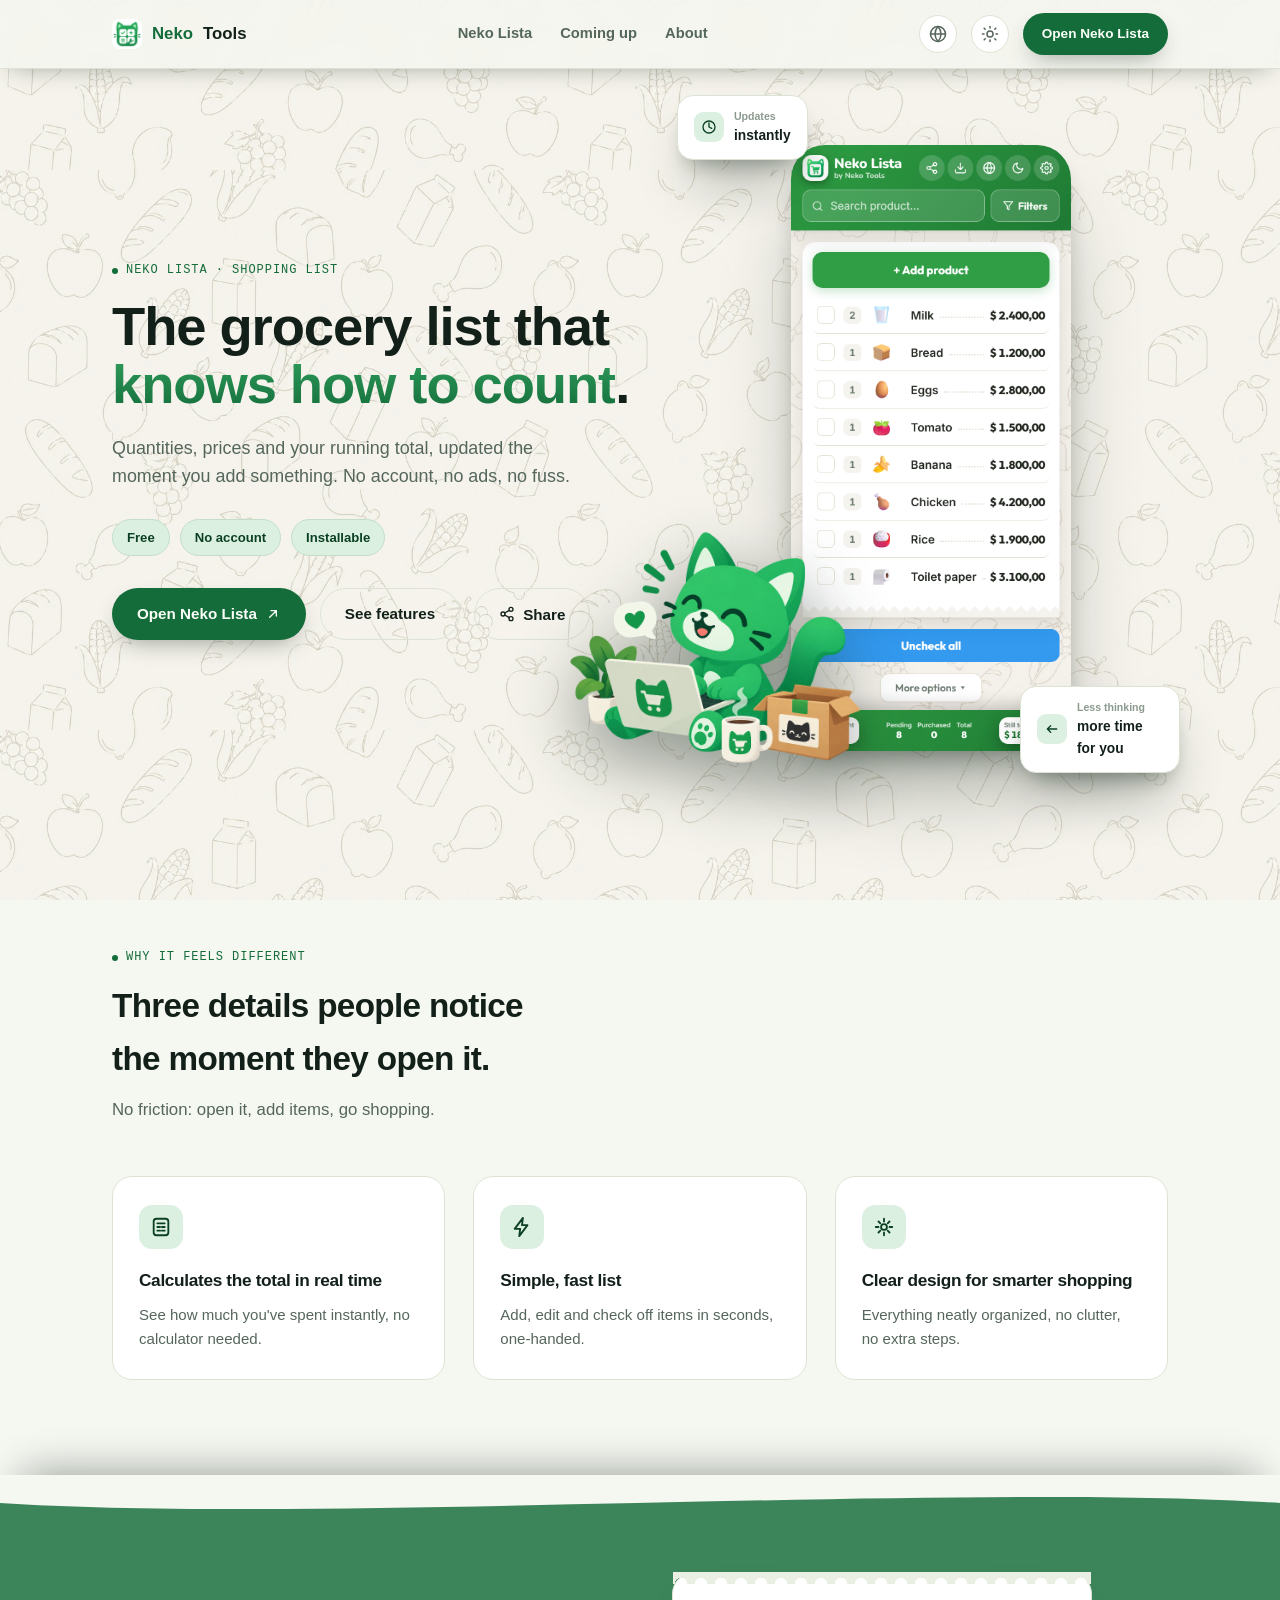
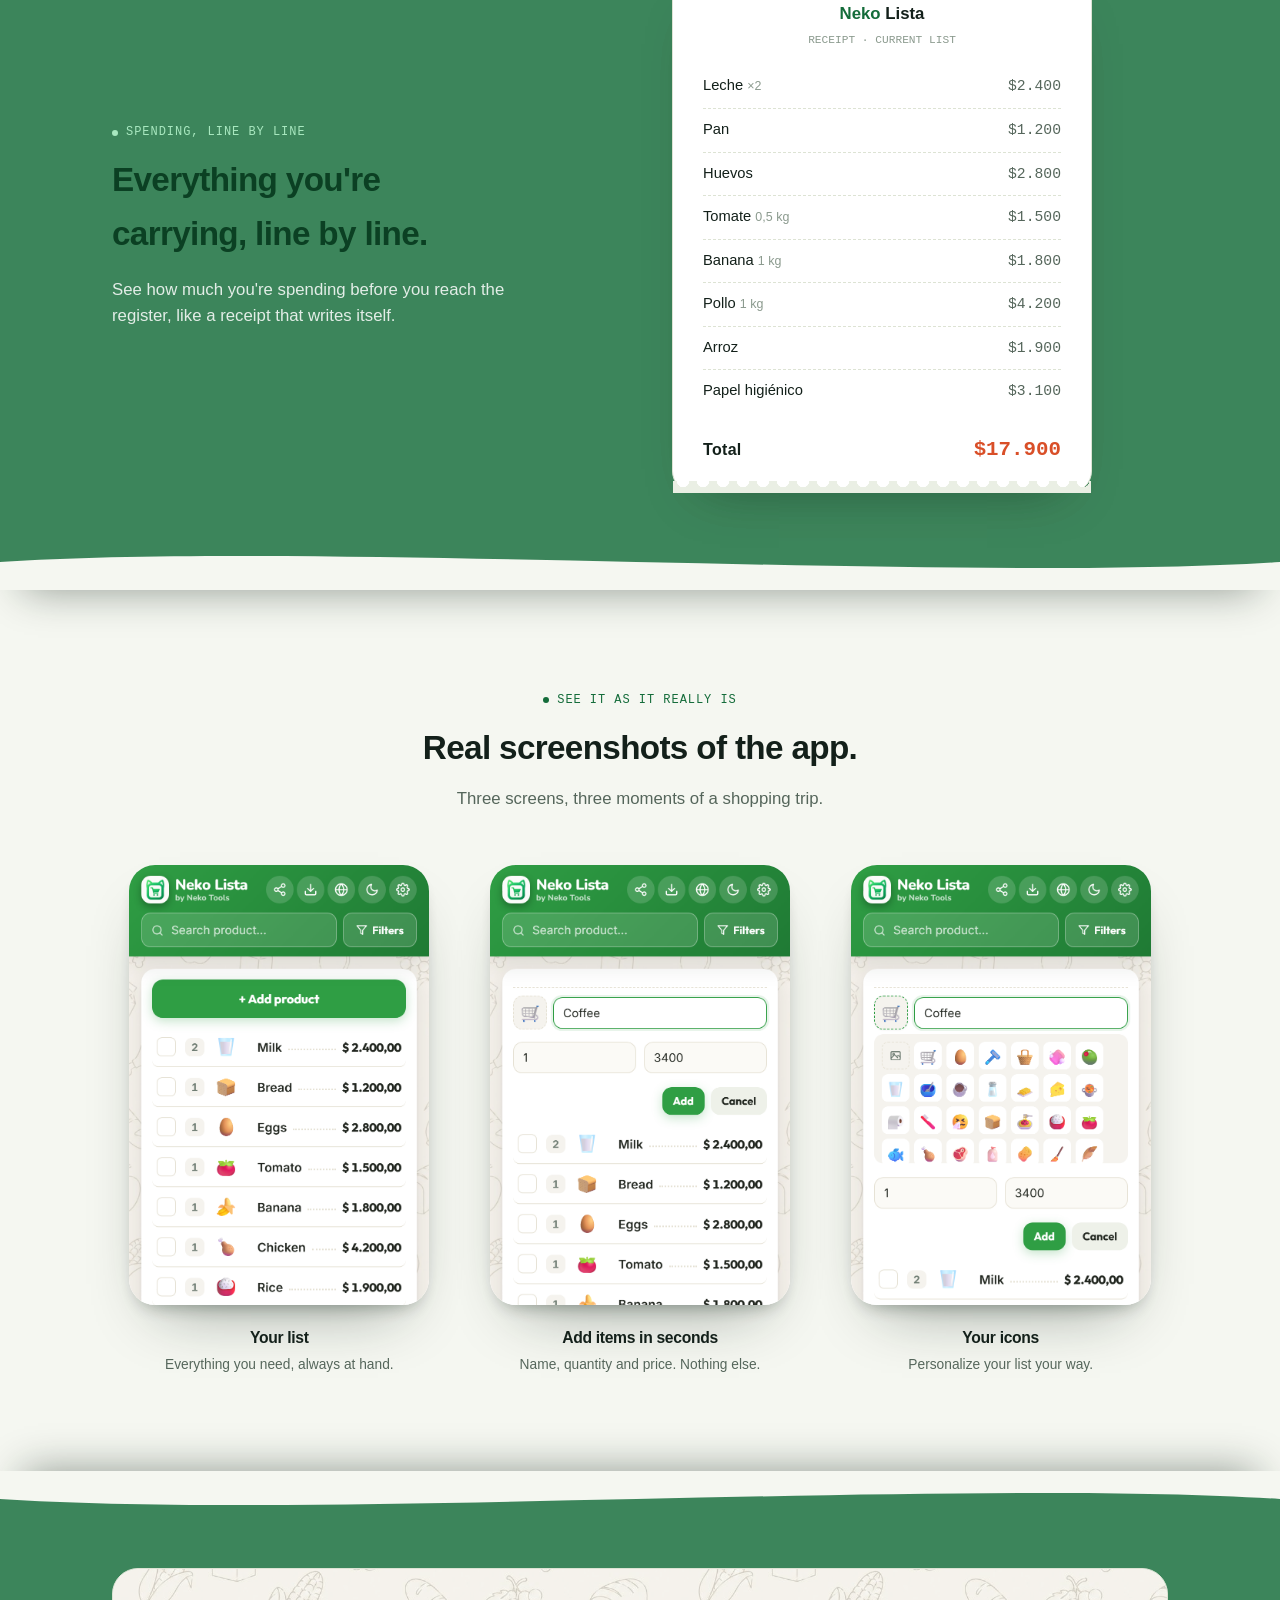
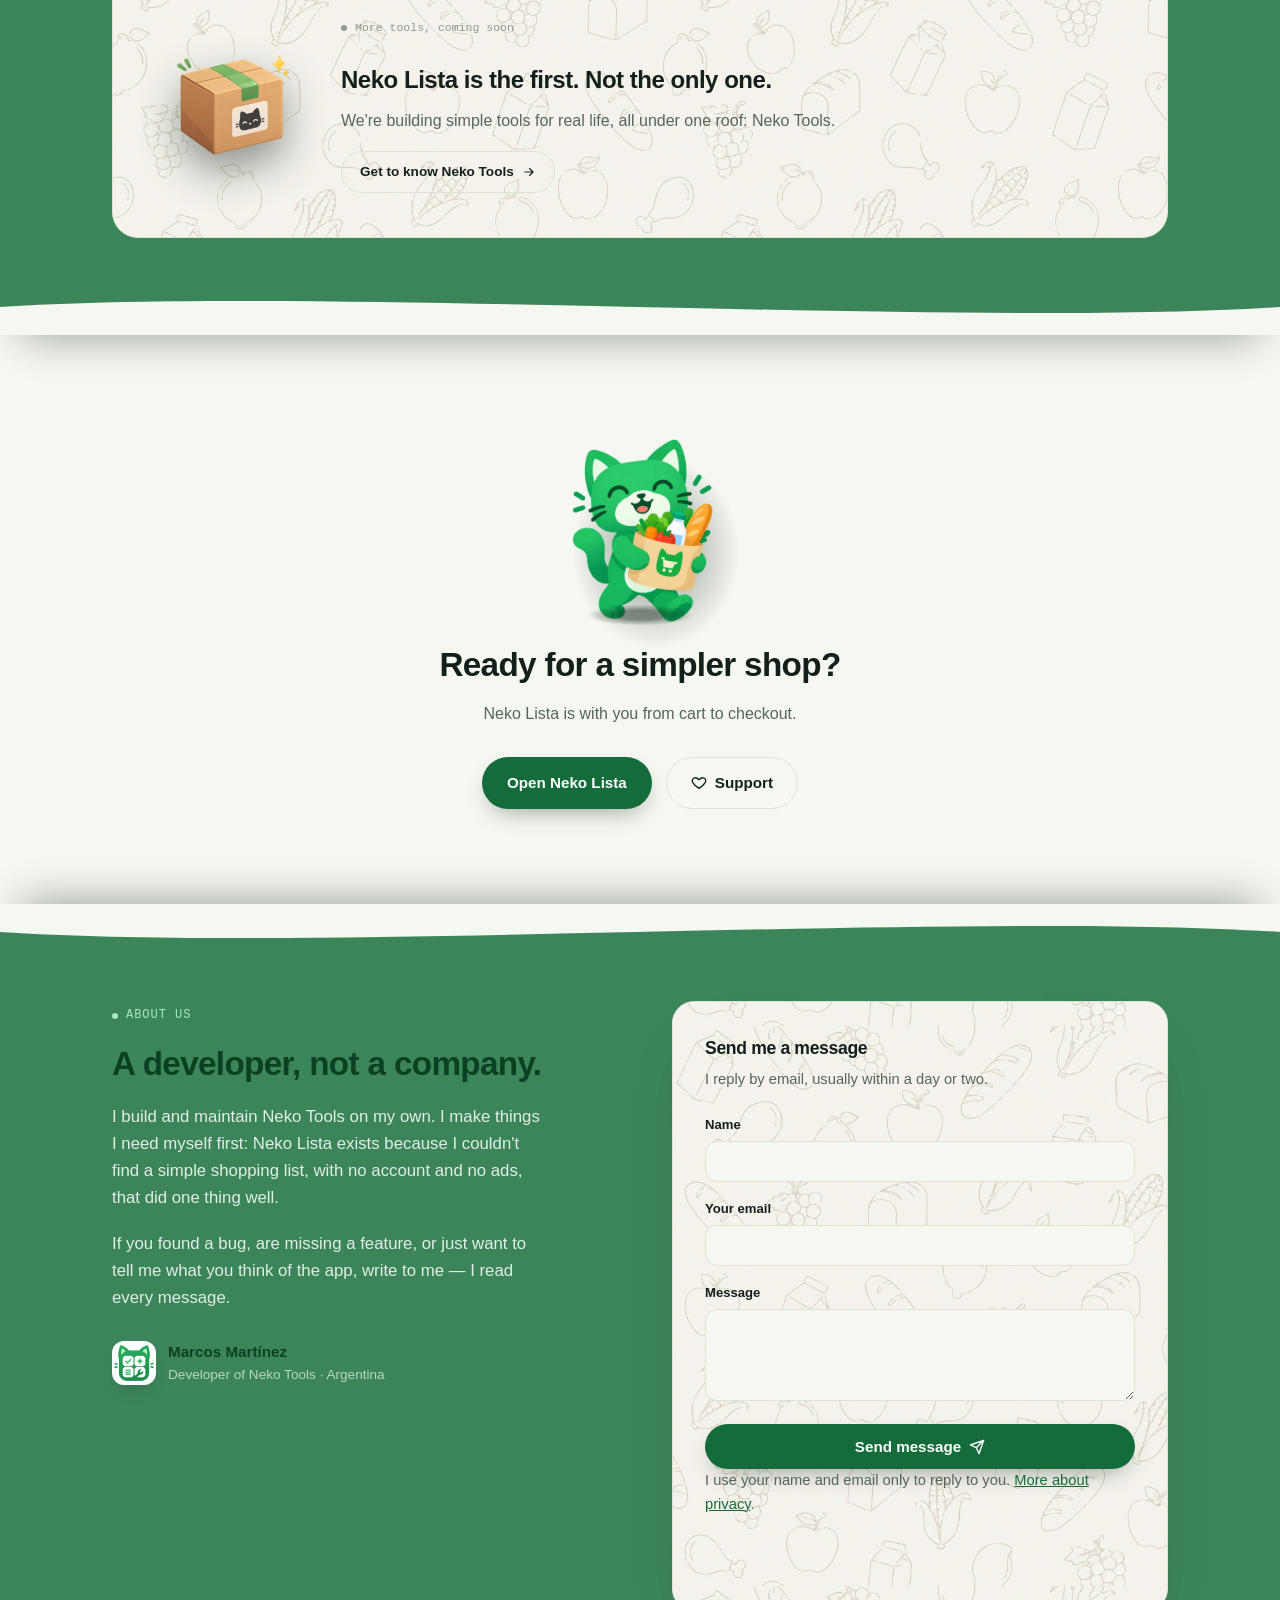
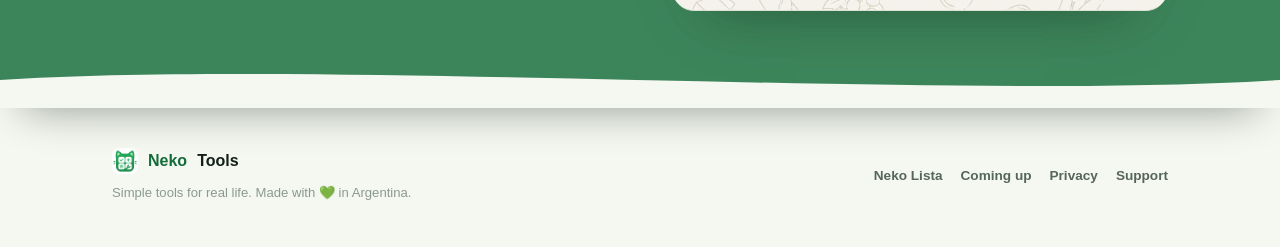
==== commit 3674e190: "Move the privacy notice to its own page, opened in a new tab privacidad.html has the same header, fo" ====
--- a/index.html
+++ b/index.html
@@ -5,7 +5,7 @@
 <meta http-equiv="Content-Security-Policy" content="default-src 'self'; script-src 'self'; style-src 'self' 'unsafe-inline' https://fonts.googleapis.com; font-src https://fonts.gstatic.com; img-src 'self' data:; connect-src 'self'; object-src 'none'; base-uri 'self'; form-action 'self'; upgrade-insecure-requests" />
 <script src="guard.js?v=1"></script>
 <meta name="viewport" content="width=device-width, initial-scale=1.0" />
-<script src="i18n.js?v=4"></script>
+<script src="i18n.js?v=5"></script>
 <title>Neko Lista — la lista del súper gratis | Neko Tools</title>
 <meta name="description" content="Neko Lista: la lista del súper que sabe contar. Gratis, sin cuenta, instalable. La primera herramienta de Neko Tools." />
 <meta name="robots" content="index, follow" />
@@ -60,1055 +60,7 @@
 <link rel="preconnect" href="https://fonts.googleapis.com">
 <link rel="preconnect" href="https://fonts.gstatic.com" crossorigin>
 <link href="https://fonts.googleapis.com/css2?family=Instrument+Sans:ital,wght@0,500;0,600;0,700;1,600&family=Manrope:wght@400;500;600;700;800&family=IBM+Plex+Mono:wght@400;500;600&display=swap" rel="stylesheet">
-<style>
-  html { color-scheme: light; }
-  body { margin: 0; }
-  img { max-width: 100%; }
-  [hidden] { display: none !important; }
-  :root{
-    color-scheme: light;
-
-    /* ---------- surfaces ---------- */
-    --paper:        #f5f7f1;
-    --paper-raised: #ffffff;
-    --sunken:       #eaefe4;
-    --sunken-2:     #e1e8d9;
-
-    /* ---------- ink ---------- */
-    --ink:       #13201a;
-    --ink-soft:  #55665b;
-    --ink-faint: #8b9a8e;
-
-    /* ---------- brand green ramp ---------- */
-    --pine:      #146c3a;
-    --pine-deep: #0b4023;
-    --pine-black: var(--pine-deep);
-    --leaf:      #2f9e5c;
-    --mint:      #dcf0e2;
-    --mint-line: #c3ddc9;
-
-    /* ---------- accent (money / emphasis, spend sparingly) ---------- */
-    --coral:      #d94f28;
-    --coral-deep: #ab3c1e;
-    --coral-soft: #fbe6dd;
-
-    /* ---------- structure ---------- */
-    --line:   #dde3d4;
-    --shadow: rgba(13, 32, 21, 0.24);
-    --shadow-strong: rgba(13, 32, 21, 0.45);
-
-    /* ---------- type ---------- */
-    --font-display: "Instrument Sans", "Segoe UI", sans-serif;
-    --font-body: "Manrope", "Segoe UI", sans-serif;
-    --font-mono: "IBM Plex Mono", ui-monospace, Menlo, monospace;
-
-    --content-w: 1120px;
-
-    /* misma textura de fondo que usa la app real, detrás de las secciones claras */
-    --bg-texture: url("img/bg-pattern-light.jpg");
-  }
-
-  @media (prefers-color-scheme: dark) {
-    :root:not([data-theme="light"]) {
-      --paper:        #0c130e;
-      --paper-raised: #141d16;
-      --sunken:       #0a0f0b;
-      --sunken-2:     #172019;
-
-      --ink:       #eef3ea;
-      --ink-soft:  #a6b6a9;
-      --ink-faint: #647065;
-
-      --pine:      #4fbf7f;
-      --pine-deep: #2c8a58;
-      --pine-black: var(--pine);
-      --leaf:      #6fd196;
-      --mint:      #16261c;
-      --mint-line: #223a2a;
-
-      --coral:      #ff8a5c;
-      --coral-deep: #ffa47d;
-      --coral-soft: #2a1a13;
-
-      --line:   #223028;
-      --shadow: rgba(0, 0, 0, 0.42);
-      --shadow-strong: rgba(0, 0, 0, 0.65);
-
-      --bg-texture: url("img/bg-pattern-dark.jpg");
-    }
-  }
-
-  :root[data-theme="dark"] {
-    --paper:        #0c130e;
-    --paper-raised: #141d16;
-    --sunken:       #0a0f0b;
-    --sunken-2:     #172019;
-
-    --ink:       #eef3ea;
-    --ink-soft:  #a6b6a9;
-    --ink-faint: #647065;
-
-    --pine:      #4fbf7f;
-    --pine-deep: #2c8a58;
-    --pine-black: var(--pine);
-    --leaf:      #6fd196;
-    --mint:      #16261c;
-    --mint-line: #223a2a;
-
-    --coral:      #ff8a5c;
-    --coral-deep: #ffa47d;
-    --coral-soft: #2a1a13;
-
-    --line:   #223028;
-    --shadow: rgba(0, 0, 0, 0.42);
-    --shadow-strong: rgba(0, 0, 0, 0.65);
-
-    --bg-texture: url("img/bg-pattern-dark.jpg");
-  }
-
-  * { box-sizing: border-box; }
-  html { -webkit-text-size-adjust: 100%; }
-
-  body {
-    overflow-x: clip;
-    margin: 0;
-    background: var(--paper);
-    color: var(--ink);
-    font-family: var(--font-body);
-    font-size: 16px;
-    line-height: 1.6;
-    -webkit-font-smoothing: antialiased;
-    text-rendering: optimizeLegibility;
-    position: relative;
-  }
-  body::before {
-    content: "";
-    position: fixed;
-    inset: 0;
-    z-index: -1;
-    background-image: var(--bg-texture);
-    background-size: 560px 560px;
-    background-repeat: repeat;
-    background-position: center;
-    opacity: 0.6;
-  }
-
-  @media (prefers-reduced-motion: reduce) {
-    *, *::before, *::after { animation-duration: 0.001ms !important; transition-duration: 0.001ms !important; }
-  }
-
-  .wrap {
-    max-width: var(--content-w);
-    margin: 0 auto;
-    padding: 0 32px;
-  }
-
-  a { color: inherit; }
-
-  h1, h2, h3 {
-    font-family: var(--font-display);
-    font-weight: 700;
-    letter-spacing: -0.02em;
-    text-wrap: balance;
-    margin: 0;
-  }
-
-  .kicker {
-    font-family: var(--font-mono);
-    font-size: 0.75rem;
-    font-weight: 500;
-    letter-spacing: 0.08em;
-    text-transform: uppercase;
-    color: var(--pine);
-    display: inline-flex;
-    align-items: center;
-    gap: 8px;
-  }
-  .kicker::before {
-    content: "";
-    width: 6px; height: 6px;
-    border-radius: 50%;
-    background: var(--pine);
-    flex: none;
-  }
-
-  svg.icon { display: block; flex: none; }
-
-  /* ---------- buttons ---------- */
-  .btn {
-    display: inline-flex;
-    align-items: center;
-    justify-content: center;
-    gap: 8px;
-    font-family: var(--font-body);
-    font-weight: 700;
-    font-size: 0.95rem;
-    padding: 13px 24px;
-    border-radius: 999px;
-    border: 1px solid transparent;
-    cursor: pointer;
-    text-decoration: none;
-    white-space: nowrap;
-    transition: transform 0.15s ease, box-shadow 0.15s ease, background 0.15s ease, border-color .15s ease;
-  }
-  .btn:active { transform: translateY(1px); }
-  .btn:focus-visible { outline: 2px solid var(--pine); outline-offset: 3px; }
-
-  .btn-primary {
-    background: var(--pine);
-    color: #fbfff9;
-    box-shadow: 0 10px 24px -10px var(--shadow-strong);
-  }
-  .btn-primary:hover { background: var(--pine-deep); box-shadow: 0 14px 28px -10px var(--shadow-strong); transform: translateY(-1px); }
-
-  .btn-ghost {
-    background: transparent;
-    color: var(--ink);
-    border-color: var(--line);
-  }
-  .btn-ghost:hover { border-color: var(--pine); color: var(--pine); }
-
-  .btn-small { padding: 9px 18px; font-size: 0.85rem; }
-
-  .toast[hidden] { display: none; }
-  .toast {
-    position: fixed;
-    top: calc(16px + env(safe-area-inset-top));
-    left: 50%;
-    z-index: 300;
-    transform: translateX(-50%) translateY(-12px);
-    background: var(--ink);
-    color: var(--paper);
-    padding: 10px 18px;
-    border-radius: 999px;
-    font-family: var(--font-body);
-    font-size: 0.85rem;
-    font-weight: 700;
-    box-shadow: 0 14px 28px -10px var(--shadow-strong);
-    opacity: 0;
-    pointer-events: none;
-    transition: opacity 0.2s ease, transform 0.2s ease;
-  }
-  .toast.is-visible { opacity: 1; transform: translateX(-50%) translateY(0); }
-
-  /* ---------- nav ---------- */
-  header.nav {
-    position: sticky;
-    top: 0;
-    z-index: 40;
-    background: color-mix(in srgb, var(--paper) 78%, transparent);
-    backdrop-filter: saturate(160%) blur(14px);
-    -webkit-backdrop-filter: saturate(160%) blur(14px);
-    border-bottom: 1px solid var(--line);
-    box-shadow: 0 8px 24px -12px var(--shadow-strong);
-  }
-  .nav-row {
-    display: flex;
-    align-items: center;
-    justify-content: space-between;
-    gap: 24px;
-    height: 68px;
-  }
-  .brand {
-    display: flex;
-    align-items: center;
-    gap: 10px;
-    font-family: var(--font-display);
-    font-weight: 700;
-    font-size: 1.05rem;
-    text-decoration: none;
-    color: var(--ink);
-    white-space: nowrap;
-  }
-  .brand img { width: 30px; height: 30px; border-radius: 8px; background: var(--paper-raised); transition: transform 0.25s cubic-bezier(.2,.8,.2,1.3); }
-  .brand:hover img { transform: rotate(-8deg) scale(1.08); }
-
-  /* Convención de marca: "Neko" siempre en el verde de marca, la palabra
-     que lo sigue (Tools, Lista, o lo que sea) en el color de texto normal.
-     Misma regla en todas las apps de Neko Tools. */
-  .brand-neko { color: var(--pine); }
-  .nav-links {
-    display: flex;
-    align-items: center;
-    gap: 28px;
-    font-size: 0.92rem;
-    font-weight: 600;
-    color: var(--ink-soft);
-  }
-  .nav-links a { text-decoration: none; }
-  .nav-links a:hover { color: var(--ink); }
-  .nav-cta { display: flex; align-items: center; gap: 14px; }
-  .nav-links-mobile-gap { flex: 1; }
-
-  @media (max-width: 480px) {
-    /* "padding: 12px 0" anulaba el margen lateral de .wrap y el logo y el
-       menú quedaban pegados a los bordes de la pantalla. */
-    .nav-row { padding: 12px 16px; gap: 12px; }
-  }
-
-  @media (max-width: 760px) {
-    .nav-links a.hide-mobile { display: none; }
-  }
-
-  /* ---------- mobile nav menu ---------- */
-  .nav-toggle {
-    display: none;
-    align-items: center;
-    justify-content: center;
-    width: 38px; height: 38px;
-    border-radius: 50%;
-    border: 1px solid var(--line);
-    background: var(--paper-raised);
-    color: var(--ink-soft);
-    cursor: pointer;
-    flex: none;
-    transition: border-color .15s ease, color .15s ease;
-  }
-  .nav-toggle:hover { border-color: var(--pine); color: var(--pine); }
-  .nav-toggle:focus-visible { outline: 2px solid var(--pine); outline-offset: 2px; }
-  .nav-toggle .icon-close { display: none; }
-  .nav-toggle[aria-expanded="true"] .icon-menu { display: none; }
-  .nav-toggle[aria-expanded="true"] .icon-close { display: block; }
-  @media (max-width: 760px) {
-    .nav-toggle { display: inline-flex; }
-    .nav-cta-btn { display: none; }
-  }
-
-  .nav-mobile-menu {
-    display: none;
-    grid-template-rows: 0fr;
-    transition: grid-template-rows 0.3s cubic-bezier(.2,.8,.2,1);
-  }
-  @media (max-width: 760px) {
-    .nav-mobile-menu { display: grid; }
-  }
-  .nav-mobile-menu.is-open { grid-template-rows: 1fr; border-top: 1px solid var(--line); }
-  .nav-mobile-links {
-    overflow: hidden;
-    display: flex;
-    flex-direction: column;
-  }
-  .nav-mobile-links a {
-    padding: 15px 32px;
-    text-decoration: none;
-    color: var(--ink);
-    font-weight: 600;
-    font-size: 0.95rem;
-    border-bottom: 1px solid var(--line);
-    transition: background 0.15s ease, color 0.15s ease;
-  }
-  .nav-mobile-links a:last-child { border-bottom: none; }
-  .nav-mobile-links a:hover { color: var(--pine); background: var(--mint); }
-  .nav-mobile-links a.nav-mobile-cta {
-    color: var(--pine);
-    font-weight: 800;
-  }
-
-  /* ---------- hero ---------- */
-  .hero { padding: 76px 0 96px; }
-  .hero-grid {
-    display: grid;
-    grid-template-columns: 1.05fr 0.95fr;
-    gap: 56px;
-    align-items: center;
-  }
-  @media (max-width: 900px) {
-    .hero-grid { grid-template-columns: minmax(0, 1fr); }
-  }
-
-  .hero-copy { animation: rise 0.7s cubic-bezier(.2,.8,.2,1) both; }
-  .hero-copy .kicker { margin-bottom: 18px; }
-  .hero-copy h1 {
-    font-size: clamp(2.3rem, 4.4vw, 3.4rem);
-    line-height: 1.06;
-    margin-bottom: 20px;
-  }
-  .hero-copy h1 em {
-    font-style: normal;
-    background: linear-gradient(180deg, var(--leaf), var(--pine));
-    -webkit-background-clip: text;
-    background-clip: text;
-    color: transparent;
-  }
-  .hero-copy p.lede {
-    font-size: 1.12rem;
-    color: var(--ink-soft);
-    max-width: 46ch;
-    margin-bottom: 28px;
-  }
-  .hero-tags {
-    display: flex;
-    flex-wrap: wrap;
-    gap: 10px;
-    margin-bottom: 32px;
-  }
-  .tag {
-    display: inline-flex;
-    align-items: center;
-    gap: 6px;
-    font-size: 0.82rem;
-    font-weight: 700;
-    padding: 7px 14px;
-    border-radius: 999px;
-    background: var(--mint);
-    color: var(--pine-deep);
-    border: 1px solid var(--mint-line);
-    transition: transform 0.15s ease, border-color 0.15s ease;
-  }
-  .tag:hover { transform: translateY(-2px); border-color: var(--pine); }
-  .hero-ctas { display: flex; gap: 14px; flex-wrap: wrap; }
-
-  /* ---------- device mockup ---------- */
-  .hero-device-col {
-    position: relative;
-    display: flex;
-    justify-content: center;
-    animation: rise 0.8s 0.1s cubic-bezier(.2,.8,.2,1) both;
-  }
-  .hero-mascot {
-    position: absolute;
-    left: -128px;
-    bottom: -34px;
-    width: 300px;
-    pointer-events: none;
-    z-index: 2;
-    filter: drop-shadow(0 26px 34px var(--shadow-strong));
-    transition: transform 0.3s cubic-bezier(.2,.8,.2,1.2);
-  }
-  @media (max-width: 900px) {
-    .hero-mascot { display: none; }
-  }
-  .hero-mascot-mobile {
-    display: none;
-    position: absolute;
-    left: -8px;
-    bottom: -22px;
-    width: 150px;
-    pointer-events: none;
-    z-index: 2;
-    filter: drop-shadow(0 16px 22px var(--shadow-strong));
-  }
-  @media (max-width: 900px) {
-    .hero-mascot-mobile { display: block; }
-  }
-  .device {
-    width: 280px;
-    border-radius: 34px;
-    box-shadow: 0 50px 90px -30px var(--shadow-strong), 0 16px 30px -14px var(--shadow-strong);
-    position: relative;
-  }
-  .device-screen {
-    border-radius: 34px;
-    overflow: hidden;
-    line-height: 0;
-  }
-  .device-screen img { display: block; width: 100%; height: auto; }
-
-  .float-card {
-    position: absolute;
-    z-index: 2;
-    background: var(--paper-raised);
-    border: 1px solid var(--line);
-    border-radius: 16px;
-    box-shadow: 0 32px 56px -18px var(--shadow-strong), 0 14px 22px -12px var(--shadow-strong);
-    padding: 12px 16px;
-    display: flex;
-    align-items: center;
-    gap: 10px;
-  }
-  .float-card.fc-1 { top: -50px; left: -16px; }
-  .float-card.fc-2 { width: 160px; }
-  .float-card.fc-2 { bottom: -22px; right: -12px; }
-  .float-card {
-    transition: transform 0.25s cubic-bezier(.2,.8,.2,1.2), box-shadow 0.25s ease;
-  }
-  .float-card:hover {
-    transform: translateY(-6px) scale(1.03);
-    box-shadow: 0 26px 44px -18px var(--shadow-strong);
-  }
-  @media (max-width: 900px) {
-    /* En una sola columna el telefono ocupa casi todo el ancho: estas
-       tarjetas ya no tienen donde flotar al costado sin taparlo. */
-    .float-card { display: none; }
-  }
-
-  .hero-device-col:hover .hero-mascot {
-    transform: scale(1.06);
-  }
-  .float-card .ic {
-    width: 30px; height: 30px; border-radius: 9px;
-    background: var(--mint); color: var(--pine-deep);
-    display: flex; align-items: center; justify-content: center;
-    flex: none;
-  }
-  .float-card .tx .k { font-size: 0.66rem; color: var(--ink-faint); font-weight: 600; }
-  .float-card .tx .v { font-size: 0.86rem; font-weight: 700; }
-
-  @keyframes rise {
-    from { opacity: 0; transform: translateY(14px); }
-    to   { opacity: 1; transform: translateY(0); }
-  }
-
-  /* ---------- scroll reveal ---------- */
-  .reveal {
-    opacity: 0;
-    transform: translateY(28px);
-    transition: opacity 0.7s cubic-bezier(.2,.8,.2,1), transform 0.7s cubic-bezier(.2,.8,.2,1);
-    transition-delay: var(--reveal-delay, 0s);
-  }
-  .reveal.reveal-left  { transform: translateX(-32px); }
-  .reveal.reveal-right { transform: translateX(32px); }
-  .reveal.is-visible { opacity: 1; transform: none; }
-  /* Antes de revelarse, el corrimiento lateral empujaba la página más ancha
-     que la pantalla en celulares (scroll horizontal hasta hacer scroll). */
-  @media (max-width: 760px) {
-    .reveal.reveal-left  { transform: translateX(-14px); }
-    .reveal.reveal-right { transform: translateX(14px); }
-  }
-  @media (prefers-reduced-motion: reduce) {
-    .reveal { opacity: 1; transform: none; transition: none; }
-  }
-
-  /* ---------- section shell ---------- */
-  section { padding: 96px 0; }
-  section.band-sunken {
-    background: color-mix(in srgb, #146c3a 82%, transparent);
-    position: relative;
-    box-shadow: 0 24px 40px -24px var(--shadow-strong), 0 -24px 40px -24px var(--shadow-strong);
-  }
-
-  .wave {
-    position: absolute;
-    left: 0;
-    right: 0;
-    height: 56px;
-    line-height: 0;
-    pointer-events: none;
-  }
-  .wave svg { display: block; width: 100%; height: 100%; }
-  .wave-top { top: -1px; transform: scaleY(-1); }
-  .wave-bottom { bottom: -1px; }
-
-  /* Dentro de las secciones verdes, el recibo y el formulario de contacto
-     tienen su propia tarjeta blanca -- esto solo toca el texto que queda
-     directo sobre el verde (sin tarjeta debajo), para que se siga leyendo. */
-  .band-sunken .receipt-copy .kicker,
-  .band-sunken .about-copy .kicker {
-    color: #a8e8c0;
-  }
-  .band-sunken .receipt-copy .kicker::before,
-  .band-sunken .about-copy .kicker::before {
-    background: #a8e8c0;
-  }
-  .band-sunken .receipt-copy h2,
-  .band-sunken .about-copy h2,
-  .band-sunken .about-signature .name {
-    color: var(--pine-black);
-  }
-  .band-sunken .receipt-copy p,
-  .band-sunken .about-copy p {
-    color: rgba(255, 255, 255, 0.85);
-  }
-  .band-sunken .about-signature .role {
-    color: rgba(255, 255, 255, 0.65);
-  }
-  .section-head { max-width: 640px; margin: 0 0 52px; }
-  .section-head h2 { font-size: clamp(1.7rem, 2.6vw, 2.3rem); margin: 10px 0 12px; }
-  .section-head p { color: var(--ink-soft); font-size: 1.05rem; margin: 0; }
-  .section-head.center { margin-left: auto; margin-right: auto; text-align: center; }
-
-  /* ---------- features ---------- */
-  .feature-grid {
-    display: grid;
-    grid-template-columns: repeat(3, 1fr);
-    gap: 28px;
-  }
-  @media (max-width: 820px) { .feature-grid { grid-template-columns: 1fr; } }
-  .feature {
-    background: var(--paper-raised);
-    border: 1px solid var(--line);
-    border-radius: 20px;
-    padding: 28px 26px;
-    transition: transform 0.25s cubic-bezier(.2,.8,.2,1), box-shadow 0.25s ease, border-color 0.25s ease;
-  }
-  .feature:hover {
-    transform: translateY(-6px);
-    border-color: var(--mint-line);
-    box-shadow: 0 26px 46px -26px var(--shadow-strong);
-  }
-  .feature .ic {
-    width: 44px; height: 44px; border-radius: 13px;
-    background: var(--mint); color: var(--pine-deep);
-    display: flex; align-items: center; justify-content: center;
-    margin-bottom: 18px;
-    transition: transform 0.25s cubic-bezier(.2,.8,.2,1.3);
-  }
-  .feature:hover .ic { transform: scale(1.1) rotate(-6deg); }
-  .feature h3 { font-size: 1.08rem; margin-bottom: 8px; }
-  .feature p { margin: 0; color: var(--ink-soft); font-size: 0.94rem; }
-
-  /* ---------- receipt ---------- */
-  .receipt-wrap { display: grid; grid-template-columns: 1fr 1fr; gap: 64px; align-items: center; }
-  @media (max-width: 900px) { .receipt-wrap { grid-template-columns: 1fr; } }
-  .receipt {
-    background: var(--paper-raised);
-    border: 1px solid var(--line);
-    border-radius: 22px;
-    padding: 28px 30px 26px;
-    max-width: 420px;
-    box-shadow: 0 24px 50px -30px var(--shadow-strong);
-    position: relative;
-    transition: transform 0.25s cubic-bezier(.2,.8,.2,1), box-shadow 0.25s ease;
-  }
-  .receipt:hover {
-    transform: translateY(-6px) rotate(-0.6deg);
-    box-shadow: 0 34px 64px -28px var(--shadow-strong);
-  }
-  .receipt-cut {
-    position: absolute; left: 0; right: 0; height: 12px;
-    background:
-      radial-gradient(circle at 10px 0, transparent 6px, var(--sunken) 6.5px) top left / 20px 12px repeat-x;
-  }
-  .receipt-cut.top { top: -1px; transform: rotate(180deg); }
-  .receipt-cut.bottom { bottom: -1px; }
-  .receipt-head { text-align: center; margin-bottom: 16px; }
-  .receipt-head .name { font-family: var(--font-display); font-weight: 700; font-size: 1.05rem; }
-  .receipt-head .sub { font-family: var(--font-mono); font-size: 0.7rem; color: var(--ink-faint); margin-top: 4px; }
-  .receipt-line {
-    display: flex; align-items: baseline; justify-content: space-between;
-    padding: 9px 0;
-    border-bottom: 1px dashed var(--line);
-    font-size: 0.92rem;
-  }
-  .receipt-line .n { color: var(--ink); }
-  .receipt-line .n .q { color: var(--ink-faint); font-size: 0.78rem; }
-  .receipt-line .p { font-family: var(--font-mono); color: var(--ink-soft); }
-  .receipt-total {
-    display: flex; align-items: baseline; justify-content: space-between;
-    padding-top: 16px; margin-top: 4px;
-  }
-  .receipt-total .l { font-weight: 800; letter-spacing: 0.02em; }
-  .receipt-total .v { font-family: var(--font-mono); font-weight: 700; font-size: 1.3rem; color: var(--coral); }
-
-  /* ---------- gallery ---------- */
-  .gallery-grid {
-    display: grid;
-    grid-template-columns: repeat(3, 1fr);
-    gap: 26px;
-  }
-  @media (max-width: 900px) { .gallery-grid { grid-template-columns: 1fr; max-width: 320px; margin: 0 auto; } }
-  .gallery-card { text-align: center; }
-  .gallery-frame {
-    background: var(--paper-raised);
-    border-radius: 26px;
-    box-shadow: 0 30px 60px -30px var(--shadow-strong), 0 10px 20px -12px var(--shadow-strong);
-    margin: 0 auto 20px;
-    max-width: 300px;
-    height: 440px;
-    overflow: hidden;
-    line-height: 0;
-    transition: transform 0.25s cubic-bezier(.2,.8,.2,1), box-shadow 0.25s ease;
-  }
-  .gallery-card:hover .gallery-frame {
-    transform: translateY(-6px);
-    box-shadow: 0 40px 74px -28px var(--shadow-strong), 0 14px 26px -12px var(--shadow-strong);
-  }
-  .gallery-frame img {
-    display: block;
-    width: 100%;
-    height: 100%;
-    object-fit: cover;
-    object-position: top center;
-    transition: transform 0.4s cubic-bezier(.2,.8,.2,1);
-  }
-  .gallery-card:hover .gallery-frame img { transform: scale(1.06); }
-  .gallery-card h3 { font-size: 0.98rem; margin-bottom: 4px; }
-  .gallery-card p { margin: 0; color: var(--ink-soft); font-size: 0.86rem; }
-
-  /* ---------- shelf / coming soon ---------- */
-  .shelf {
-    display: flex;
-    align-items: center;
-    gap: 40px;
-    background: var(--paper);
-    border: 1px solid var(--line);
-    border-radius: 26px;
-    padding: 44px 48px;
-    position: relative;
-    transition: transform 0.25s cubic-bezier(.2,.8,.2,1), box-shadow 0.25s ease, border-color 0.25s ease;
-  }
-  .shelf::before {
-    content: "";
-    position: absolute;
-    inset: 0;
-    z-index: 0;
-    border-radius: 26px;
-    background-image: var(--bg-texture);
-    background-size: 560px 560px;
-    background-repeat: repeat;
-    background-position: center;
-    opacity: 0.6;
-  }
-  .shelf > * { position: relative; z-index: 1; }
-  .shelf:hover {
-    transform: translateY(-4px);
-    border-color: var(--mint-line);
-    box-shadow: 0 26px 46px -30px var(--shadow-strong);
-  }
-  @media (max-width: 760px) { .shelf { flex-direction: column; text-align: center; gap: 20px; padding: 36px 28px; } }
-
-  .box-pop {
-    position: relative;
-    width: 140px;
-    height: 140px;
-    flex: none;
-    cursor: pointer;
-  }
-  .box-pop:focus-visible { outline: 2px solid var(--pine); outline-offset: 4px; border-radius: 12px; }
-  .box-pop img { width: 100%; height: 100%; object-fit: contain; }
-  .box-pop .box-closed, .box-pop .box-open {
-    position: absolute;
-    inset: 0;
-    transform-origin: center bottom;
-    filter: drop-shadow(0 18px 20px var(--shadow-strong));
-    transition: opacity 0.3s ease;
-  }
-  .box-pop .box-open {
-    opacity: 0;
-    /* box-open.png dibuja la caja más chica dentro del lienzo para dejar
-       lugar a las solapas abiertas; este scale la empareja con la cerrada. */
-    transform: scale(1.14);
-    transition: opacity 0.3s ease, transform 0.4s cubic-bezier(.2,.8,.2,1.4);
-  }
-  .box-pop:hover .box-closed,
-  .box-pop.is-open .box-closed,
-  .box-pop:focus-visible .box-closed { opacity: 0; }
-  .box-pop:hover .box-open,
-  .box-pop.is-open .box-open,
-  .box-pop:focus-visible .box-open { opacity: 1; transform: scale(1.22); }
-
-  .box-pop .tool-icon {
-    position: absolute;
-    width: 44px;
-    height: 44px;
-    top: 6px;
-    left: 50%;
-    margin-left: -22px;
-    opacity: 0;
-    transform: scale(0.4) translate(0, 6px) rotate(0deg);
-    transition: opacity 0.35s ease, transform 0.4s cubic-bezier(.2,.8,.2,1.4);
-    pointer-events: none;
-    filter: drop-shadow(0 8px 12px rgba(13,32,21,0.22));
-  }
-  .box-pop:hover .tool-icon,
-  .box-pop.is-open .tool-icon,
-  .box-pop:focus-visible .tool-icon { opacity: 1; }
-  .box-pop:hover .ti-1, .box-pop.is-open .ti-1, .box-pop:focus-visible .ti-1 { transform: scale(1) translate(-83px, -39px) rotate(-18deg); transition-delay: 0.02s; }
-  .box-pop:hover .ti-2, .box-pop.is-open .ti-2, .box-pop:focus-visible .ti-2 { transform: scale(1) translate(-71px, -87px) rotate(8deg); transition-delay: 0.1s; }
-  .box-pop:hover .ti-3, .box-pop.is-open .ti-3, .box-pop:focus-visible .ti-3 { transform: scale(1) translate(-19px, -83px) rotate(-22deg); transition-delay: 0.05s; }
-  .box-pop:hover .ti-4, .box-pop.is-open .ti-4, .box-pop:focus-visible .ti-4 { transform: scale(1) translate(25px, -109px) rotate(16deg); transition-delay: 0.14s; }
-  .box-pop:hover .ti-5, .box-pop.is-open .ti-5, .box-pop:focus-visible .ti-5 { transform: scale(1) translate(60px, -75px) rotate(-9deg); transition-delay: 0.08s; }
-  .box-pop:hover .ti-6, .box-pop.is-open .ti-6, .box-pop:focus-visible .ti-6 { transform: scale(1) translate(96px, -45px) rotate(24deg); transition-delay: 0.17s; }
-
-  .box-hint {
-    display: none;
-    position: absolute;
-    top: 42px;
-    left: 34px;
-    width: 34px;
-    height: 34px;
-    z-index: 3;
-    pointer-events: none;
-    animation: box-hint-pulse 1.6s ease-in-out infinite;
-  }
-  .box-hint::before, .box-hint::after {
-    content: "";
-    position: absolute;
-    inset: 0;
-    border-radius: 50%;
-    border: 2px solid rgba(255, 255, 255, 0.55);
-    box-shadow: 0 0 0 1px rgba(13, 32, 21, 0.12), 0 4px 10px -4px rgba(13, 32, 21, 0.3);
-  }
-  .box-hint::after {
-    inset: 9px;
-    border-color: rgba(255, 255, 255, 0.4);
-  }
-  @media (max-width: 760px) {
-    .box-hint { display: block; }
-  }
-  .box-pop.is-open .box-hint,
-  .box-pop.tapped .box-hint { display: none; }
-  @keyframes box-hint-pulse {
-    0%, 100% { transform: scale(1); }
-    50% { transform: scale(1.18); }
-  }
-
-  @media (prefers-reduced-motion: reduce) {
-    .box-pop .tool-icon, .box-pop .box-closed { transition: opacity 0.2s ease; transform: none; }
-    .box-pop .box-open { transition: opacity 0.2s ease; transform: scale(1.14); }
-    .box-pop:hover .box-open, .box-pop.is-open .box-open, .box-pop:focus-visible .box-open { transform: scale(1.14); }
-    .box-pop:hover .ti-1, .box-pop:hover .ti-2, .box-pop:hover .ti-3,
-    .box-pop:hover .ti-4, .box-pop:hover .ti-5, .box-pop:hover .ti-6,
-    .box-pop.is-open .ti-1, .box-pop.is-open .ti-2, .box-pop.is-open .ti-3,
-    .box-pop.is-open .ti-4, .box-pop.is-open .ti-5, .box-pop.is-open .ti-6,
-    .box-pop:focus-visible .ti-1, .box-pop:focus-visible .ti-2, .box-pop:focus-visible .ti-3,
-    .box-pop:focus-visible .ti-4, .box-pop:focus-visible .ti-5, .box-pop:focus-visible .ti-6 { transform: none; }
-    .box-hint { animation: none; }
-  }
-
-  .shelf h2 { font-size: 1.5rem; margin: 8px 0 8px; }
-  .shelf p { margin: 0 0 18px; color: var(--ink-soft); }
-  .shelf-slot {
-    display: inline-flex; align-items: center; gap: 8px;
-    font-family: var(--font-mono); font-size: 0.72rem; color: var(--ink-faint);
-    margin-bottom: 16px;
-  }
-  .shelf-slot .dot { width: 6px; height: 6px; border-radius: 50%; background: var(--ink-faint); }
-  .shelf-actions { display: flex; gap: 12px; flex-wrap: wrap; }
-  @media (max-width: 760px) { .shelf-actions { justify-content: center; } }
-
-  /* ---------- final cta ---------- */
-  .final-cta { text-align: center; }
-  .mascot-jump {
-    position: relative;
-    width: 200px;
-    margin: 0 auto 8px;
-  }
-  .mascot-jump::before {
-    content: "";
-    position: absolute;
-    left: 58%;
-    top: 6%;
-    width: 190px;
-    height: 220px;
-    background: radial-gradient(ellipse at center, var(--shadow-strong) 0%, transparent 62%);
-    transform: translateX(-50%);
-    pointer-events: none;
-  }
-  .mascot-jump::after {
-    content: "";
-    position: absolute;
-    left: 50%;
-    bottom: 4px;
-    width: 110px;
-    height: 22px;
-    background: radial-gradient(ellipse at center, var(--shadow-strong) 0%, var(--shadow-strong) 30%, transparent 68%);
-    border-radius: 50%;
-    transform: translateX(-50%) scale(1);
-    transition: transform 0.35s cubic-bezier(.2,.8,.2,1.3);
-  }
-  .final-cta img {
-    position: relative;
-    width: 200px; height: 200px; object-fit: contain; display: block;
-    transition: transform 0.3s cubic-bezier(.2,.8,.2,1.3);
-  }
-  .mascot-jump:hover::after { transform: translateX(-50%) scale(1.5); }
-  .mascot-jump:hover img { transform: translateY(-14px) rotate(-2deg); }
-  .final-cta h2 { font-size: clamp(1.7rem, 2.6vw, 2.3rem); margin-bottom: 10px; }
-  .final-cta p { color: var(--ink-soft); margin: 0 0 30px; }
-  .final-cta .ctas { display: flex; justify-content: center; gap: 14px; flex-wrap: wrap; }
-
-  /* ---------- about / contact ---------- */
-  .about-grid {
-    display: grid;
-    grid-template-columns: 1fr 1fr;
-    gap: 64px;
-    align-items: start;
-  }
-  @media (max-width: 900px) { .about-grid { grid-template-columns: minmax(0, 1fr); gap: 40px; } }
-  /* Sin min-width:0 una palabra larga (ruso, portugués) ensancha la columna
-     más que la pantalla. */
-  .about-grid > *, .hero-grid > * { min-width: 0; }
-  .contact-card .btn { white-space: normal; }
-  .contact-privacy { margin: 14px 0 0; font-size: 0.82rem; color: var(--ink-faint); }
-  .contact-privacy a { color: var(--pine); }
-  section.privacy { padding: 88px 0 96px; }
-  .privacy .section-head { margin-bottom: 40px; }
-  .privacy-badge {
-    display: flex; align-items: center; justify-content: center;
-    margin-left: auto; margin-right: auto;
-    width: 68px; height: 68px; border-radius: 22px;
-    background: var(--mint); color: var(--pine-deep);
-    border: 1px solid var(--mint-line);
-    box-shadow: 0 18px 34px -18px var(--shadow-strong);
-    margin-bottom: 18px;
-  }
-  .privacy-tags { justify-content: center; margin: 22px 0 0; }
-  .privacy-grid {
-    list-style: none; margin: 0; padding: 0;
-    display: grid; grid-template-columns: repeat(6, 1fr); gap: 24px;
-  }
-  .privacy-grid > li { grid-column: span 2; display: flex; }
-  .privacy-grid > li.wide { grid-column: span 3; }
-  .privacy-grid .feature { width: 100%; }
-  .feature.is-accent { background: var(--mint); border-color: var(--mint-line); position: relative; overflow: hidden; }
-  .feature.is-accent > * { position: relative; z-index: 1; }
-  .feature.is-accent .watermark {
-    position: absolute; z-index: 0; right: -22px; bottom: -26px;
-    width: 170px; height: 170px; color: var(--pine); opacity: 0.13;
-    transform: rotate(-8deg); pointer-events: none;
-  }
-  @media (max-width: 600px) { .feature.is-accent .watermark { width: 130px; height: 130px; right: -14px; bottom: -18px; } }
-  .feature.is-accent .ic { background: var(--pine); color: var(--paper); }
-  .privacy-foot { text-align: center; margin: 36px 0 0; color: var(--ink-soft); font-size: 0.95rem; }
-  .privacy-foot a { color: var(--pine); font-weight: 700; }
-  @media (max-width: 900px) {
-    .privacy-grid { grid-template-columns: repeat(2, 1fr); gap: 20px; }
-    .privacy-grid > li, .privacy-grid > li.wide { grid-column: span 1; }
-    .privacy-grid > li:last-child { grid-column: span 2; }
-  }
-  @media (max-width: 600px) {
-    section.privacy { padding: 64px 0 72px; }
-    .privacy-grid { grid-template-columns: minmax(0, 1fr); }
-    .privacy-grid > li:last-child { grid-column: span 1; }
-  }
-  @media (max-width: 480px) { .contact-card { padding: 24px 20px; } }
-  .about-copy h2 { font-size: clamp(1.7rem, 2.6vw, 2.3rem); margin: 10px 0 14px; }
-  .about-copy p { color: var(--ink-soft); font-size: 1.05rem; max-width: 46ch; margin: 0 0 20px; }
-  .about-signature {
-    display: flex;
-    align-items: center;
-    gap: 12px;
-    margin-top: 28px;
-  }
-  .about-signature img {
-    width: 44px; height: 44px; border-radius: 12px;
-    background: var(--paper-raised);
-    box-shadow: 0 10px 20px -12px var(--shadow-strong);
-  }
-  .about-signature .name { font-weight: 700; font-size: 0.95rem; }
-  .about-signature .role { font-size: 0.85rem; color: var(--ink-faint); }
-
-  .contact-card {
-    background: var(--paper);
-    border: 1px solid var(--line);
-    border-radius: 22px;
-    padding: 32px;
-    box-shadow: 0 30px 60px -34px var(--shadow-strong);
-    position: relative;
-  }
-  .contact-card::before {
-    content: "";
-    position: absolute;
-    inset: 0;
-    z-index: 0;
-    border-radius: 22px;
-    background-image: var(--bg-texture);
-    background-size: 560px 560px;
-    background-repeat: repeat;
-    background-position: center;
-    opacity: 0.6;
-  }
-  .contact-card > * { position: relative; z-index: 1; }
-  .contact-card h3 { font-size: 1.1rem; margin: 0 0 6px; }
-  .contact-card > p { color: var(--ink-soft); font-size: 0.92rem; margin: 0 0 22px; }
-  .form-row { margin-bottom: 16px; }
-  .form-row label {
-    display: block;
-    font-size: 0.82rem;
-    font-weight: 700;
-    margin-bottom: 6px;
-  }
-  .form-row input, .form-row textarea {
-    width: 100%;
-    font-family: var(--font-body);
-    font-size: 0.95rem;
-    color: var(--ink);
-    background: var(--paper);
-    border: 1px solid var(--line);
-    border-radius: 12px;
-    padding: 11px 14px;
-    resize: vertical;
-    transition: border-color 0.15s ease, box-shadow 0.15s ease;
-  }
-  .form-row input:focus, .form-row textarea:focus {
-    outline: none;
-    border-color: var(--pine);
-    box-shadow: 0 0 0 3px var(--mint);
-  }
-  .hp-field { position: absolute; left: -9999px; width: 1px; height: 1px; overflow: hidden; }
-  .contact-card .btn { width: 100%; }
-  .form-status {
-    margin: 14px 0 0;
-    font-size: 0.88rem;
-    font-weight: 600;
-    min-height: 1.2em;
-  }
-  .form-status.is-ok { color: var(--pine); }
-  .form-status.is-error { color: var(--coral); }
-
-  /* ---------- footer ---------- */
-  footer { padding: 40px 0 44px; border-top: 1px solid var(--line); }
-  .foot-row { display: flex; align-items: center; justify-content: space-between; gap: 20px; flex-wrap: wrap; }
-  .foot-brand { display: flex; align-items: center; gap: 10px; font-family: var(--font-display); font-weight: 700; }
-  .foot-brand img { width: 26px; height: 26px; border-radius: 7px; background: var(--paper-raised); }
-  footer .fine { color: var(--ink-faint); font-size: 0.82rem; margin: 0; }
-  footer .links { display: flex; flex-wrap: wrap; gap: 8px 18px; font-size: 0.85rem; font-weight: 600; color: var(--ink-soft); }
-  footer .links a { text-decoration: none; }
-  footer .links a:hover { color: var(--pine); }
-
-  /* ---------- theme toggle ---------- */
-  .theme-toggle {
-    display: inline-flex;
-    align-items: center;
-    justify-content: center;
-    width: 38px; height: 38px;
-    border-radius: 50%;
-    border: 1px solid var(--line);
-    background: var(--paper-raised);
-    color: var(--ink-soft);
-    cursor: pointer;
-    flex: none;
-    transition: border-color .15s ease, color .15s ease;
-  }
-  .theme-toggle:hover { border-color: var(--pine); color: var(--pine); }
-  .theme-toggle:focus-visible { outline: 2px solid var(--pine); outline-offset: 2px; }
-  .theme-toggle svg.icon-moon { display: none; }
-  :root[data-theme="dark"] .theme-toggle svg.icon-sun { display: none; }
-  :root[data-theme="dark"] .theme-toggle svg.icon-moon { display: block; }
-  @media (prefers-color-scheme: dark) {
-    :root:not([data-theme="light"]) .theme-toggle svg.icon-sun { display: none; }
-    :root:not([data-theme="light"]) .theme-toggle svg.icon-moon { display: block; }
-  }
-
-  /* ---------- language picker ---------- */
-  .lang-wrap { position: relative; }
-  .lang-panel {
-    position: absolute;
-    top: calc(100% + 10px);
-    right: 0;
-    min-width: 190px;
-    background: var(--paper-raised);
-    border: 1px solid var(--line);
-    border-radius: 16px;
-    box-shadow: 0 24px 48px -20px var(--shadow-strong);
-    padding: 8px;
-    display: none;
-    flex-direction: column;
-    gap: 2px;
-    z-index: 50;
-  }
-  .lang-panel.is-open { display: flex; }
-  .lang-option {
-    display: flex;
-    align-items: center;
-    gap: 10px;
-    padding: 9px 12px;
-    border-radius: 10px;
-    font-family: var(--font-body);
-    font-size: 0.9rem;
-    font-weight: 600;
-    color: var(--ink);
-    background: none;
-    border: none;
-    cursor: pointer;
-    text-align: left;
-    width: 100%;
-  }
-  .lang-option:hover { background: var(--mint); }
-  .lang-option.is-active { background: var(--mint); color: var(--pine-deep); }
-  .lang-option .flag { font-size: 1.05rem; line-height: 1; }
-</style>
+<link rel="stylesheet" href="site.css?v=1">
 <noscript><style>.reveal { opacity: 1 !important; transform: none !important; }</style></noscript>
 </head>
 <body>
@@ -1400,79 +352,10 @@
             <span data-i18n="contact_submit">Enviar mensaje</span>
             <svg class="icon" width="16" height="16" viewBox="0 0 24 24" fill="none"><path d="M22 2 11 13M22 2l-7 20-4-9-9-4 20-7Z" stroke="currentColor" stroke-width="2" stroke-linecap="round" stroke-linejoin="round"/></svg>
           </button>
-          <p class="contact-privacy" data-i18n-html="contact_privacy_note">Uso tu nombre y mail solo para responderte. <a href="#privacidad">Más sobre privacidad</a>.</p>
+          <p class="contact-privacy" data-i18n-html="contact_privacy_note">Uso tu nombre y mail solo para responderte. <a href="privacidad.html" target="_blank" rel="noopener">Más sobre privacidad</a>.</p>
           <p class="form-status" id="formStatus" role="status" aria-live="polite"></p>
         </form>
       </div>
-    </div>
-  </section>
-
-  <section class="privacy" id="privacidad">
-    <div class="wrap">
-      <div class="section-head center reveal">
-        <span class="privacy-badge" aria-hidden="true">
-          <svg class="icon" width="30" height="30" viewBox="0 0 24 24" fill="none" stroke="currentColor" stroke-width="2" stroke-linecap="round" stroke-linejoin="round"><path d="M12 22s8-4 8-10V5l-8-3-8 3v7c0 6 8 10 8 10z"></path><path d="m9 12 2 2 4-4"></path></svg>
-        </span>
-        <span class="kicker" data-i18n="priv_kicker">Privacidad</span>
-        <h2 data-i18n="priv_h2">Tu información, en pocas palabras.</h2>
-        <p data-i18n="priv_lede">Neko Tools no tiene cuentas ni publicidad. Esto es todo lo que pasa con tus datos.</p>
-        <div class="hero-tags privacy-tags">
-          <span class="tag" data-i18n="tag_sin_cuenta">Sin cuenta</span>
-          <span class="tag" data-i18n="priv_tag_ads">Sin anuncios</span>
-          <span class="tag" data-i18n="priv_tag_tracking">Sin seguimiento</span>
-        </div>
-      </div>
-
-      <ul class="privacy-grid">
-        <li class="reveal" style="--reveal-delay:0s">
-          <div class="feature">
-            <span class="ic">
-              <svg class="icon" width="22" height="22" viewBox="0 0 24 24" fill="none" stroke="currentColor" stroke-width="2" stroke-linecap="round" stroke-linejoin="round"><rect x="6.5" y="2.5" width="11" height="19" rx="3"></rect><path d="M10.5 18.5h3"></path></svg>
-            </span>
-            <h3 data-i18n="priv_1_h">Tu lista es tuya.</h3>
-            <p data-i18n="priv_1_p">Neko Lista guarda tus productos solo en tu dispositivo. Nosotros no los vemos ni los guardamos, salvo si usás un código de transferencia (más abajo).</p>
-          </div>
-        </li>
-        <li class="reveal" style="--reveal-delay:0.08s">
-          <div class="feature">
-            <span class="ic">
-              <svg class="icon" width="22" height="22" viewBox="0 0 24 24" fill="none" stroke="currentColor" stroke-width="2" stroke-linecap="round" stroke-linejoin="round"><path d="M4 8h14"></path><path d="m14 4 4 4-4 4"></path><path d="M20 16H6"></path><path d="m10 12-4 4 4 4"></path></svg>
-            </span>
-            <h3 data-i18n="priv_2_h">Códigos de transferencia.</h3>
-            <p data-i18n="priv_2_p">Si pasás tu lista a otro dispositivo con un código, se sube a nuestro servidor solo mientras el código sea válido: 15 minutos o hasta que se use, lo que pase primero. Después se borra.</p>
-          </div>
-        </li>
-        <li class="reveal" style="--reveal-delay:0.16s">
-          <div class="feature">
-            <span class="ic">
-              <svg class="icon" width="22" height="22" viewBox="0 0 24 24" fill="none" stroke="currentColor" stroke-width="2" stroke-linecap="round" stroke-linejoin="round"><rect x="3" y="5" width="18" height="14" rx="3"></rect><path d="m4 8 8 5.5L20 8"></path></svg>
-            </span>
-            <h3 data-i18n="priv_3_h">Formulario de contacto.</h3>
-            <p data-i18n="priv_3_p">Tu nombre, mail y mensaje llegan a mi correo y los uso solo para responderte. No los comparto ni los uso para publicidad. Si querés que borre un mensaje, pedímelo por el mismo formulario.</p>
-          </div>
-        </li>
-        <li class="wide reveal" style="--reveal-delay:0.1s">
-          <div class="feature is-accent">
-            <span class="ic">
-              <svg class="icon" width="22" height="22" viewBox="0 0 24 24" fill="none" stroke="currentColor" stroke-width="2" stroke-linecap="round" stroke-linejoin="round"><path d="M17.94 17.94A10.07 10.07 0 0 1 12 20c-7 0-11-8-11-8a18.45 18.45 0 0 1 5.06-5.94M9.9 4.24A9.12 9.12 0 0 1 12 4c7 0 11 8 11 8a18.5 18.5 0 0 1-2.16 3.19m-6.72-1.07a3 3 0 1 1-4.24-4.24"></path><line x1="1" y1="1" x2="23" y2="23"></line></svg>
-            </span>
-            <svg class="watermark" aria-hidden="true" width="150" height="150" viewBox="0 0 24 24" fill="none" stroke="currentColor" stroke-width="1.6" stroke-linecap="round" stroke-linejoin="round"><path d="M17.94 17.94A10.07 10.07 0 0 1 12 20c-7 0-11-8-11-8a18.45 18.45 0 0 1 5.06-5.94M9.9 4.24A9.12 9.12 0 0 1 12 4c7 0 11 8 11 8a18.5 18.5 0 0 1-2.16 3.19m-6.72-1.07a3 3 0 1 1-4.24-4.24"></path><line x1="1" y1="1" x2="23" y2="23"></line></svg>
-            <h3 data-i18n="priv_4_h">Sin seguimiento.</h3>
-            <p data-i18n="priv_4_p">No usamos cookies de seguimiento, analítica ni publicidad.</p>
-          </div>
-        </li>
-        <li class="wide reveal" style="--reveal-delay:0.18s">
-          <div class="feature">
-            <span class="ic">
-              <svg class="icon" width="22" height="22" viewBox="0 0 24 24" fill="none" stroke="currentColor" stroke-width="2" stroke-linecap="round" stroke-linejoin="round"><path d="M15 7h3a5 5 0 0 1 5 5 5 5 0 0 1-5 5h-3m-6 0H6a5 5 0 0 1-5-5 5 5 0 0 1 5-5h3"></path><line x1="8" y1="12" x2="16" y2="12"></line></svg>
-            </span>
-            <h3 data-i18n="priv_5_h">Servicios de terceros.</h3>
-            <p data-i18n="priv_5_p">Las tipografías se cargan desde Google Fonts, y para leer PDF o fotos la app descarga librerías de cdnjs y jsDelivr; esos servicios ven tu dirección IP al cargarse. Los apoyos pasan por Ko-fi, que tiene su propia política. Además, el hosting registra visitas técnicas (IP y fecha), y para evitar abusos guardamos por un par de horas una huella cifrada de tu conexión, no tu IP.</p>
-          </div>
-        </li>
-      </ul>
-
-      <p class="privacy-foot reveal" data-i18n-html="priv_foot">¿Alguna duda sobre tus datos? <a href="#marca">Escribime</a>.</p>
     </div>
   </section>
 </main>
@@ -1491,7 +374,7 @@
     <nav class="links">
       <a href="#producto" data-i18n="nav_neko_lista">Neko Lista</a>
       <a href="#gondola" data-i18n="nav_proximamente">Próximamente</a>
-      <a href="#privacidad" data-i18n="footer_privacy">Privacidad</a>
+      <a href="privacidad.html" target="_blank" rel="noopener" data-i18n="footer_privacy">Privacidad</a>
       <a href="https://ko-fi.com/nekotools" data-i18n="final_apoyar">Apoyar</a>
     </nav>
   </div>
--- a/site.css
+++ b/site.css
@@ -0,0 +1,1063 @@
+html { color-scheme: light; }
+body { margin: 0; }
+img { max-width: 100%; }
+[hidden] { display: none !important; }
+:root{
+  color-scheme: light;
+
+  /* ---------- surfaces ---------- */
+  --paper:        #f5f7f1;
+  --paper-raised: #ffffff;
+  --sunken:       #eaefe4;
+  --sunken-2:     #e1e8d9;
+
+  /* ---------- ink ---------- */
+  --ink:       #13201a;
+  --ink-soft:  #55665b;
+  --ink-faint: #8b9a8e;
+
+  /* ---------- brand green ramp ---------- */
+  --pine:      #146c3a;
+  --pine-deep: #0b4023;
+  --pine-black: var(--pine-deep);
+  --leaf:      #2f9e5c;
+  --mint:      #dcf0e2;
+  --mint-line: #c3ddc9;
+
+  /* ---------- accent (money / emphasis, spend sparingly) ---------- */
+  --coral:      #d94f28;
+  --coral-deep: #ab3c1e;
+  --coral-soft: #fbe6dd;
+
+  /* ---------- structure ---------- */
+  --line:   #dde3d4;
+  --shadow: rgba(13, 32, 21, 0.24);
+  --shadow-strong: rgba(13, 32, 21, 0.45);
+
+  /* ---------- type ---------- */
+  --font-display: "Instrument Sans", "Segoe UI", sans-serif;
+  --font-body: "Manrope", "Segoe UI", sans-serif;
+  --font-mono: "IBM Plex Mono", ui-monospace, Menlo, monospace;
+
+  --content-w: 1120px;
+
+  /* misma textura de fondo que usa la app real, detrás de las secciones claras */
+  --bg-texture: url("img/bg-pattern-light.jpg");
+}
+
+@media (prefers-color-scheme: dark) {
+  :root:not([data-theme="light"]) {
+    --paper:        #0c130e;
+    --paper-raised: #141d16;
+    --sunken:       #0a0f0b;
+    --sunken-2:     #172019;
+
+    --ink:       #eef3ea;
+    --ink-soft:  #a6b6a9;
+    --ink-faint: #647065;
+
+    --pine:      #4fbf7f;
+    --pine-deep: #2c8a58;
+    --pine-black: var(--pine);
+    --leaf:      #6fd196;
+    --mint:      #16261c;
+    --mint-line: #223a2a;
+
+    --coral:      #ff8a5c;
+    --coral-deep: #ffa47d;
+    --coral-soft: #2a1a13;
+
+    --line:   #223028;
+    --shadow: rgba(0, 0, 0, 0.42);
+    --shadow-strong: rgba(0, 0, 0, 0.65);
+
+    --bg-texture: url("img/bg-pattern-dark.jpg");
+  }
+}
+
+:root[data-theme="dark"] {
+  --paper:        #0c130e;
+  --paper-raised: #141d16;
+  --sunken:       #0a0f0b;
+  --sunken-2:     #172019;
+
+  --ink:       #eef3ea;
+  --ink-soft:  #a6b6a9;
+  --ink-faint: #647065;
+
+  --pine:      #4fbf7f;
+  --pine-deep: #2c8a58;
+  --pine-black: var(--pine);
+  --leaf:      #6fd196;
+  --mint:      #16261c;
+  --mint-line: #223a2a;
+
+  --coral:      #ff8a5c;
+  --coral-deep: #ffa47d;
+  --coral-soft: #2a1a13;
+
+  --line:   #223028;
+  --shadow: rgba(0, 0, 0, 0.42);
+  --shadow-strong: rgba(0, 0, 0, 0.65);
+
+  --bg-texture: url("img/bg-pattern-dark.jpg");
+}
+
+* { box-sizing: border-box; }
+html { -webkit-text-size-adjust: 100%; }
+
+body {
+  overflow-x: clip;
+  margin: 0;
+  background: var(--paper);
+  color: var(--ink);
+  font-family: var(--font-body);
+  font-size: 16px;
+  line-height: 1.6;
+  -webkit-font-smoothing: antialiased;
+  text-rendering: optimizeLegibility;
+  position: relative;
+}
+body::before {
+  content: "";
+  position: fixed;
+  inset: 0;
+  z-index: -1;
+  background-image: var(--bg-texture);
+  background-size: 560px 560px;
+  background-repeat: repeat;
+  background-position: center;
+  opacity: 0.6;
+}
+
+@media (prefers-reduced-motion: reduce) {
+  *, *::before, *::after { animation-duration: 0.001ms !important; transition-duration: 0.001ms !important; }
+}
+
+.wrap {
+  max-width: var(--content-w);
+  margin: 0 auto;
+  padding: 0 32px;
+}
+
+a { color: inherit; }
+
+h1, h2, h3 {
+  font-family: var(--font-display);
+  font-weight: 700;
+  letter-spacing: -0.02em;
+  text-wrap: balance;
+  margin: 0;
+}
+
+.kicker {
+  font-family: var(--font-mono);
+  font-size: 0.75rem;
+  font-weight: 500;
+  letter-spacing: 0.08em;
+  text-transform: uppercase;
+  color: var(--pine);
+  display: inline-flex;
+  align-items: center;
+  gap: 8px;
+}
+.kicker::before {
+  content: "";
+  width: 6px; height: 6px;
+  border-radius: 50%;
+  background: var(--pine);
+  flex: none;
+}
+
+svg.icon { display: block; flex: none; }
+
+/* ---------- buttons ---------- */
+.btn {
+  display: inline-flex;
+  align-items: center;
+  justify-content: center;
+  gap: 8px;
+  font-family: var(--font-body);
+  font-weight: 700;
+  font-size: 0.95rem;
+  padding: 13px 24px;
+  border-radius: 999px;
+  border: 1px solid transparent;
+  cursor: pointer;
+  text-decoration: none;
+  white-space: nowrap;
+  transition: transform 0.15s ease, box-shadow 0.15s ease, background 0.15s ease, border-color .15s ease;
+}
+.btn:active { transform: translateY(1px); }
+.btn:focus-visible { outline: 2px solid var(--pine); outline-offset: 3px; }
+
+.btn-primary {
+  background: var(--pine);
+  color: #fbfff9;
+  box-shadow: 0 10px 24px -10px var(--shadow-strong);
+}
+.btn-primary:hover { background: var(--pine-deep); box-shadow: 0 14px 28px -10px var(--shadow-strong); transform: translateY(-1px); }
+
+.btn-ghost {
+  background: transparent;
+  color: var(--ink);
+  border-color: var(--line);
+}
+.btn-ghost:hover { border-color: var(--pine); color: var(--pine); }
+
+.btn-small { padding: 9px 18px; font-size: 0.85rem; }
+
+.toast[hidden] { display: none; }
+.toast {
+  position: fixed;
+  top: calc(16px + env(safe-area-inset-top));
+  left: 50%;
+  z-index: 300;
+  transform: translateX(-50%) translateY(-12px);
+  background: var(--ink);
+  color: var(--paper);
+  padding: 10px 18px;
+  border-radius: 999px;
+  font-family: var(--font-body);
+  font-size: 0.85rem;
+  font-weight: 700;
+  box-shadow: 0 14px 28px -10px var(--shadow-strong);
+  opacity: 0;
+  pointer-events: none;
+  transition: opacity 0.2s ease, transform 0.2s ease;
+}
+.toast.is-visible { opacity: 1; transform: translateX(-50%) translateY(0); }
+
+/* ---------- nav ---------- */
+header.nav {
+  position: sticky;
+  top: 0;
+  z-index: 40;
+  background: color-mix(in srgb, var(--paper) 78%, transparent);
+  backdrop-filter: saturate(160%) blur(14px);
+  -webkit-backdrop-filter: saturate(160%) blur(14px);
+  border-bottom: 1px solid var(--line);
+  box-shadow: 0 8px 24px -12px var(--shadow-strong);
+}
+.nav-row {
+  display: flex;
+  align-items: center;
+  justify-content: space-between;
+  gap: 24px;
+  height: 68px;
+}
+.brand {
+  display: flex;
+  align-items: center;
+  gap: 10px;
+  font-family: var(--font-display);
+  font-weight: 700;
+  font-size: 1.05rem;
+  text-decoration: none;
+  color: var(--ink);
+  white-space: nowrap;
+}
+.brand img { width: 30px; height: 30px; border-radius: 8px; background: var(--paper-raised); transition: transform 0.25s cubic-bezier(.2,.8,.2,1.3); }
+.brand:hover img { transform: rotate(-8deg) scale(1.08); }
+
+/* Convención de marca: "Neko" siempre en el verde de marca, la palabra
+   que lo sigue (Tools, Lista, o lo que sea) en el color de texto normal.
+   Misma regla en todas las apps de Neko Tools. */
+.brand-neko { color: var(--pine); }
+.nav-links {
+  display: flex;
+  align-items: center;
+  gap: 28px;
+  font-size: 0.92rem;
+  font-weight: 600;
+  color: var(--ink-soft);
+}
+.nav-links a { text-decoration: none; }
+.nav-links a:hover { color: var(--ink); }
+.nav-cta { display: flex; align-items: center; gap: 14px; }
+.nav-links-mobile-gap { flex: 1; }
+
+@media (max-width: 480px) {
+  /* "padding: 12px 0" anulaba el margen lateral de .wrap y el logo y el
+     menú quedaban pegados a los bordes de la pantalla. */
+  .nav-row { padding: 12px 16px; gap: 12px; }
+}
+
+@media (max-width: 760px) {
+  .nav-links a.hide-mobile { display: none; }
+}
+
+/* ---------- mobile nav menu ---------- */
+.nav-toggle {
+  display: none;
+  align-items: center;
+  justify-content: center;
+  width: 38px; height: 38px;
+  border-radius: 50%;
+  border: 1px solid var(--line);
+  background: var(--paper-raised);
+  color: var(--ink-soft);
+  cursor: pointer;
+  flex: none;
+  transition: border-color .15s ease, color .15s ease;
+}
+.nav-toggle:hover { border-color: var(--pine); color: var(--pine); }
+.nav-toggle:focus-visible { outline: 2px solid var(--pine); outline-offset: 2px; }
+.nav-toggle .icon-close { display: none; }
+.nav-toggle[aria-expanded="true"] .icon-menu { display: none; }
+.nav-toggle[aria-expanded="true"] .icon-close { display: block; }
+@media (max-width: 760px) {
+  .nav-toggle { display: inline-flex; }
+  .nav-cta-btn { display: none; }
+}
+
+.nav-mobile-menu {
+  display: none;
+  grid-template-rows: 0fr;
+  transition: grid-template-rows 0.3s cubic-bezier(.2,.8,.2,1);
+}
+@media (max-width: 760px) {
+  .nav-mobile-menu { display: grid; }
+}
+.nav-mobile-menu.is-open { grid-template-rows: 1fr; border-top: 1px solid var(--line); }
+.nav-mobile-links {
+  overflow: hidden;
+  display: flex;
+  flex-direction: column;
+}
+.nav-mobile-links a {
+  padding: 15px 32px;
+  text-decoration: none;
+  color: var(--ink);
+  font-weight: 600;
+  font-size: 0.95rem;
+  border-bottom: 1px solid var(--line);
+  transition: background 0.15s ease, color 0.15s ease;
+}
+.nav-mobile-links a:last-child { border-bottom: none; }
+.nav-mobile-links a:hover { color: var(--pine); background: var(--mint); }
+.nav-mobile-links a.nav-mobile-cta {
+  color: var(--pine);
+  font-weight: 800;
+}
+
+/* ---------- hero ---------- */
+.hero { padding: 76px 0 96px; }
+.hero-grid {
+  display: grid;
+  grid-template-columns: 1.05fr 0.95fr;
+  gap: 56px;
+  align-items: center;
+}
+@media (max-width: 900px) {
+  .hero-grid { grid-template-columns: minmax(0, 1fr); }
+}
+
+.hero-copy { animation: rise 0.7s cubic-bezier(.2,.8,.2,1) both; }
+.hero-copy .kicker { margin-bottom: 18px; }
+.hero-copy h1 {
+  font-size: clamp(2.3rem, 4.4vw, 3.4rem);
+  line-height: 1.06;
+  margin-bottom: 20px;
+}
+.hero-copy h1 em {
+  font-style: normal;
+  background: linear-gradient(180deg, var(--leaf), var(--pine));
+  -webkit-background-clip: text;
+  background-clip: text;
+  color: transparent;
+}
+.hero-copy p.lede {
+  font-size: 1.12rem;
+  color: var(--ink-soft);
+  max-width: 46ch;
+  margin-bottom: 28px;
+}
+.hero-tags {
+  display: flex;
+  flex-wrap: wrap;
+  gap: 10px;
+  margin-bottom: 32px;
+}
+.tag {
+  display: inline-flex;
+  align-items: center;
+  gap: 6px;
+  font-size: 0.82rem;
+  font-weight: 700;
+  padding: 7px 14px;
+  border-radius: 999px;
+  background: var(--mint);
+  color: var(--pine-deep);
+  border: 1px solid var(--mint-line);
+  transition: transform 0.15s ease, border-color 0.15s ease;
+}
+.tag:hover { transform: translateY(-2px); border-color: var(--pine); }
+.hero-ctas { display: flex; gap: 14px; flex-wrap: wrap; }
+
+/* ---------- device mockup ---------- */
+.hero-device-col {
+  position: relative;
+  display: flex;
+  justify-content: center;
+  animation: rise 0.8s 0.1s cubic-bezier(.2,.8,.2,1) both;
+}
+.hero-mascot {
+  position: absolute;
+  left: -128px;
+  bottom: -34px;
+  width: 300px;
+  pointer-events: none;
+  z-index: 2;
+  filter: drop-shadow(0 26px 34px var(--shadow-strong));
+  transition: transform 0.3s cubic-bezier(.2,.8,.2,1.2);
+}
+@media (max-width: 900px) {
+  .hero-mascot { display: none; }
+}
+.hero-mascot-mobile {
+  display: none;
+  position: absolute;
+  left: -8px;
+  bottom: -22px;
+  width: 150px;
+  pointer-events: none;
+  z-index: 2;
+  filter: drop-shadow(0 16px 22px var(--shadow-strong));
+}
+@media (max-width: 900px) {
+  .hero-mascot-mobile { display: block; }
+}
+.device {
+  width: 280px;
+  border-radius: 34px;
+  box-shadow: 0 50px 90px -30px var(--shadow-strong), 0 16px 30px -14px var(--shadow-strong);
+  position: relative;
+}
+.device-screen {
+  border-radius: 34px;
+  overflow: hidden;
+  line-height: 0;
+}
+.device-screen img { display: block; width: 100%; height: auto; }
+
+.float-card {
+  position: absolute;
+  z-index: 2;
+  background: var(--paper-raised);
+  border: 1px solid var(--line);
+  border-radius: 16px;
+  box-shadow: 0 32px 56px -18px var(--shadow-strong), 0 14px 22px -12px var(--shadow-strong);
+  padding: 12px 16px;
+  display: flex;
+  align-items: center;
+  gap: 10px;
+}
+.float-card.fc-1 { top: -50px; left: -16px; }
+.float-card.fc-2 { width: 160px; }
+.float-card.fc-2 { bottom: -22px; right: -12px; }
+.float-card {
+  transition: transform 0.25s cubic-bezier(.2,.8,.2,1.2), box-shadow 0.25s ease;
+}
+.float-card:hover {
+  transform: translateY(-6px) scale(1.03);
+  box-shadow: 0 26px 44px -18px var(--shadow-strong);
+}
+@media (max-width: 900px) {
+  /* En una sola columna el telefono ocupa casi todo el ancho: estas
+     tarjetas ya no tienen donde flotar al costado sin taparlo. */
+  .float-card { display: none; }
+}
+
+.hero-device-col:hover .hero-mascot {
+  transform: scale(1.06);
+}
+.float-card .ic {
+  width: 30px; height: 30px; border-radius: 9px;
+  background: var(--mint); color: var(--pine-deep);
+  display: flex; align-items: center; justify-content: center;
+  flex: none;
+}
+.float-card .tx .k { font-size: 0.66rem; color: var(--ink-faint); font-weight: 600; }
+.float-card .tx .v { font-size: 0.86rem; font-weight: 700; }
+
+@keyframes rise {
+  from { opacity: 0; transform: translateY(14px); }
+  to   { opacity: 1; transform: translateY(0); }
+}
+
+/* ---------- scroll reveal ---------- */
+.reveal {
+  opacity: 0;
+  transform: translateY(28px);
+  transition: opacity 0.7s cubic-bezier(.2,.8,.2,1), transform 0.7s cubic-bezier(.2,.8,.2,1);
+  transition-delay: var(--reveal-delay, 0s);
+}
+.reveal.reveal-left  { transform: translateX(-32px); }
+.reveal.reveal-right { transform: translateX(32px); }
+.reveal.is-visible { opacity: 1; transform: none; }
+/* Antes de revelarse, el corrimiento lateral empujaba la página más ancha
+   que la pantalla en celulares (scroll horizontal hasta hacer scroll). */
+@media (max-width: 760px) {
+  .reveal.reveal-left  { transform: translateX(-14px); }
+  .reveal.reveal-right { transform: translateX(14px); }
+}
+@media (prefers-reduced-motion: reduce) {
+  .reveal { opacity: 1; transform: none; transition: none; }
+}
+
+/* ---------- section shell ---------- */
+section { padding: 96px 0; }
+section.band-sunken {
+  background: color-mix(in srgb, #146c3a 82%, transparent);
+  position: relative;
+  box-shadow: 0 24px 40px -24px var(--shadow-strong), 0 -24px 40px -24px var(--shadow-strong);
+}
+
+.wave {
+  position: absolute;
+  left: 0;
+  right: 0;
+  height: 56px;
+  line-height: 0;
+  pointer-events: none;
+}
+.wave svg { display: block; width: 100%; height: 100%; }
+.wave-top { top: -1px; transform: scaleY(-1); }
+.wave-bottom { bottom: -1px; }
+
+/* Dentro de las secciones verdes, el recibo y el formulario de contacto
+   tienen su propia tarjeta blanca -- esto solo toca el texto que queda
+   directo sobre el verde (sin tarjeta debajo), para que se siga leyendo. */
+.band-sunken .receipt-copy .kicker,
+.band-sunken .about-copy .kicker {
+  color: #a8e8c0;
+}
+.band-sunken .receipt-copy .kicker::before,
+.band-sunken .about-copy .kicker::before {
+  background: #a8e8c0;
+}
+.band-sunken .receipt-copy h2,
+.band-sunken .about-copy h2,
+.band-sunken .about-signature .name {
+  color: var(--pine-black);
+}
+.band-sunken .receipt-copy p,
+.band-sunken .about-copy p {
+  color: rgba(255, 255, 255, 0.85);
+}
+.band-sunken .about-signature .role {
+  color: rgba(255, 255, 255, 0.65);
+}
+.section-head { max-width: 640px; margin: 0 0 52px; }
+.section-head h2 { font-size: clamp(1.7rem, 2.6vw, 2.3rem); margin: 10px 0 12px; }
+.section-head p { color: var(--ink-soft); font-size: 1.05rem; margin: 0; }
+.section-head.center { margin-left: auto; margin-right: auto; text-align: center; }
+
+/* ---------- features ---------- */
+.feature-grid {
+  display: grid;
+  grid-template-columns: repeat(3, 1fr);
+  gap: 28px;
+}
+@media (max-width: 820px) { .feature-grid { grid-template-columns: 1fr; } }
+.feature {
+  background: var(--paper-raised);
+  border: 1px solid var(--line);
+  border-radius: 20px;
+  padding: 28px 26px;
+  transition: transform 0.25s cubic-bezier(.2,.8,.2,1), box-shadow 0.25s ease, border-color 0.25s ease;
+}
+.feature:hover {
+  transform: translateY(-6px);
+  border-color: var(--mint-line);
+  box-shadow: 0 26px 46px -26px var(--shadow-strong);
+}
+.feature .ic {
+  width: 44px; height: 44px; border-radius: 13px;
+  background: var(--mint); color: var(--pine-deep);
+  display: flex; align-items: center; justify-content: center;
+  margin-bottom: 18px;
+  transition: transform 0.25s cubic-bezier(.2,.8,.2,1.3);
+}
+.feature:hover .ic { transform: scale(1.1) rotate(-6deg); }
+.feature h3 { font-size: 1.08rem; margin-bottom: 8px; }
+.feature p { margin: 0; color: var(--ink-soft); font-size: 0.94rem; }
+
+/* ---------- receipt ---------- */
+.receipt-wrap { display: grid; grid-template-columns: 1fr 1fr; gap: 64px; align-items: center; }
+@media (max-width: 900px) { .receipt-wrap { grid-template-columns: 1fr; } }
+.receipt {
+  background: var(--paper-raised);
+  border: 1px solid var(--line);
+  border-radius: 22px;
+  padding: 28px 30px 26px;
+  max-width: 420px;
+  box-shadow: 0 24px 50px -30px var(--shadow-strong);
+  position: relative;
+  transition: transform 0.25s cubic-bezier(.2,.8,.2,1), box-shadow 0.25s ease;
+}
+.receipt:hover {
+  transform: translateY(-6px) rotate(-0.6deg);
+  box-shadow: 0 34px 64px -28px var(--shadow-strong);
+}
+.receipt-cut {
+  position: absolute; left: 0; right: 0; height: 12px;
+  background:
+    radial-gradient(circle at 10px 0, transparent 6px, var(--sunken) 6.5px) top left / 20px 12px repeat-x;
+}
+.receipt-cut.top { top: -1px; transform: rotate(180deg); }
+.receipt-cut.bottom { bottom: -1px; }
+.receipt-head { text-align: center; margin-bottom: 16px; }
+.receipt-head .name { font-family: var(--font-display); font-weight: 700; font-size: 1.05rem; }
+.receipt-head .sub { font-family: var(--font-mono); font-size: 0.7rem; color: var(--ink-faint); margin-top: 4px; }
+.receipt-line {
+  display: flex; align-items: baseline; justify-content: space-between;
+  padding: 9px 0;
+  border-bottom: 1px dashed var(--line);
+  font-size: 0.92rem;
+}
+.receipt-line .n { color: var(--ink); }
+.receipt-line .n .q { color: var(--ink-faint); font-size: 0.78rem; }
+.receipt-line .p { font-family: var(--font-mono); color: var(--ink-soft); }
+.receipt-total {
+  display: flex; align-items: baseline; justify-content: space-between;
+  padding-top: 16px; margin-top: 4px;
+}
+.receipt-total .l { font-weight: 800; letter-spacing: 0.02em; }
+.receipt-total .v { font-family: var(--font-mono); font-weight: 700; font-size: 1.3rem; color: var(--coral); }
+
+/* ---------- gallery ---------- */
+.gallery-grid {
+  display: grid;
+  grid-template-columns: repeat(3, 1fr);
+  gap: 26px;
+}
+@media (max-width: 900px) { .gallery-grid { grid-template-columns: 1fr; max-width: 320px; margin: 0 auto; } }
+.gallery-card { text-align: center; }
+.gallery-frame {
+  background: var(--paper-raised);
+  border-radius: 26px;
+  box-shadow: 0 30px 60px -30px var(--shadow-strong), 0 10px 20px -12px var(--shadow-strong);
+  margin: 0 auto 20px;
+  max-width: 300px;
+  height: 440px;
+  overflow: hidden;
+  line-height: 0;
+  transition: transform 0.25s cubic-bezier(.2,.8,.2,1), box-shadow 0.25s ease;
+}
+.gallery-card:hover .gallery-frame {
+  transform: translateY(-6px);
+  box-shadow: 0 40px 74px -28px var(--shadow-strong), 0 14px 26px -12px var(--shadow-strong);
+}
+.gallery-frame img {
+  display: block;
+  width: 100%;
+  height: 100%;
+  object-fit: cover;
+  object-position: top center;
+  transition: transform 0.4s cubic-bezier(.2,.8,.2,1);
+}
+.gallery-card:hover .gallery-frame img { transform: scale(1.06); }
+.gallery-card h3 { font-size: 0.98rem; margin-bottom: 4px; }
+.gallery-card p { margin: 0; color: var(--ink-soft); font-size: 0.86rem; }
+
+/* ---------- shelf / coming soon ---------- */
+.shelf {
+  display: flex;
+  align-items: center;
+  gap: 40px;
+  background: var(--paper);
+  border: 1px solid var(--line);
+  border-radius: 26px;
+  padding: 44px 48px;
+  position: relative;
+  transition: transform 0.25s cubic-bezier(.2,.8,.2,1), box-shadow 0.25s ease, border-color 0.25s ease;
+}
+.shelf::before {
+  content: "";
+  position: absolute;
+  inset: 0;
+  z-index: 0;
+  border-radius: 26px;
+  background-image: var(--bg-texture);
+  background-size: 560px 560px;
+  background-repeat: repeat;
+  background-position: center;
+  opacity: 0.6;
+}
+.shelf > * { position: relative; z-index: 1; }
+.shelf:hover {
+  transform: translateY(-4px);
+  border-color: var(--mint-line);
+  box-shadow: 0 26px 46px -30px var(--shadow-strong);
+}
+@media (max-width: 760px) { .shelf { flex-direction: column; text-align: center; gap: 20px; padding: 36px 28px; } }
+
+.box-pop {
+  position: relative;
+  width: 140px;
+  height: 140px;
+  flex: none;
+  cursor: pointer;
+}
+.box-pop:focus-visible { outline: 2px solid var(--pine); outline-offset: 4px; border-radius: 12px; }
+.box-pop img { width: 100%; height: 100%; object-fit: contain; }
+.box-pop .box-closed, .box-pop .box-open {
+  position: absolute;
+  inset: 0;
+  transform-origin: center bottom;
+  filter: drop-shadow(0 18px 20px var(--shadow-strong));
+  transition: opacity 0.3s ease;
+}
+.box-pop .box-open {
+  opacity: 0;
+  /* box-open.png dibuja la caja más chica dentro del lienzo para dejar
+     lugar a las solapas abiertas; este scale la empareja con la cerrada. */
+  transform: scale(1.14);
+  transition: opacity 0.3s ease, transform 0.4s cubic-bezier(.2,.8,.2,1.4);
+}
+.box-pop:hover .box-closed,
+.box-pop.is-open .box-closed,
+.box-pop:focus-visible .box-closed { opacity: 0; }
+.box-pop:hover .box-open,
+.box-pop.is-open .box-open,
+.box-pop:focus-visible .box-open { opacity: 1; transform: scale(1.22); }
+
+.box-pop .tool-icon {
+  position: absolute;
+  width: 44px;
+  height: 44px;
+  top: 6px;
+  left: 50%;
+  margin-left: -22px;
+  opacity: 0;
+  transform: scale(0.4) translate(0, 6px) rotate(0deg);
+  transition: opacity 0.35s ease, transform 0.4s cubic-bezier(.2,.8,.2,1.4);
+  pointer-events: none;
+  filter: drop-shadow(0 8px 12px rgba(13,32,21,0.22));
+}
+.box-pop:hover .tool-icon,
+.box-pop.is-open .tool-icon,
+.box-pop:focus-visible .tool-icon { opacity: 1; }
+.box-pop:hover .ti-1, .box-pop.is-open .ti-1, .box-pop:focus-visible .ti-1 { transform: scale(1) translate(-83px, -39px) rotate(-18deg); transition-delay: 0.02s; }
+.box-pop:hover .ti-2, .box-pop.is-open .ti-2, .box-pop:focus-visible .ti-2 { transform: scale(1) translate(-71px, -87px) rotate(8deg); transition-delay: 0.1s; }
+.box-pop:hover .ti-3, .box-pop.is-open .ti-3, .box-pop:focus-visible .ti-3 { transform: scale(1) translate(-19px, -83px) rotate(-22deg); transition-delay: 0.05s; }
+.box-pop:hover .ti-4, .box-pop.is-open .ti-4, .box-pop:focus-visible .ti-4 { transform: scale(1) translate(25px, -109px) rotate(16deg); transition-delay: 0.14s; }
+.box-pop:hover .ti-5, .box-pop.is-open .ti-5, .box-pop:focus-visible .ti-5 { transform: scale(1) translate(60px, -75px) rotate(-9deg); transition-delay: 0.08s; }
+.box-pop:hover .ti-6, .box-pop.is-open .ti-6, .box-pop:focus-visible .ti-6 { transform: scale(1) translate(96px, -45px) rotate(24deg); transition-delay: 0.17s; }
+
+.box-hint {
+  display: none;
+  position: absolute;
+  top: 42px;
+  left: 34px;
+  width: 34px;
+  height: 34px;
+  z-index: 3;
+  pointer-events: none;
+  animation: box-hint-pulse 1.6s ease-in-out infinite;
+}
+.box-hint::before, .box-hint::after {
+  content: "";
+  position: absolute;
+  inset: 0;
+  border-radius: 50%;
+  border: 2px solid rgba(255, 255, 255, 0.55);
+  box-shadow: 0 0 0 1px rgba(13, 32, 21, 0.12), 0 4px 10px -4px rgba(13, 32, 21, 0.3);
+}
+.box-hint::after {
+  inset: 9px;
+  border-color: rgba(255, 255, 255, 0.4);
+}
+@media (max-width: 760px) {
+  .box-hint { display: block; }
+}
+.box-pop.is-open .box-hint,
+.box-pop.tapped .box-hint { display: none; }
+@keyframes box-hint-pulse {
+  0%, 100% { transform: scale(1); }
+  50% { transform: scale(1.18); }
+}
+
+@media (prefers-reduced-motion: reduce) {
+  .box-pop .tool-icon, .box-pop .box-closed { transition: opacity 0.2s ease; transform: none; }
+  .box-pop .box-open { transition: opacity 0.2s ease; transform: scale(1.14); }
+  .box-pop:hover .box-open, .box-pop.is-open .box-open, .box-pop:focus-visible .box-open { transform: scale(1.14); }
+  .box-pop:hover .ti-1, .box-pop:hover .ti-2, .box-pop:hover .ti-3,
+  .box-pop:hover .ti-4, .box-pop:hover .ti-5, .box-pop:hover .ti-6,
+  .box-pop.is-open .ti-1, .box-pop.is-open .ti-2, .box-pop.is-open .ti-3,
+  .box-pop.is-open .ti-4, .box-pop.is-open .ti-5, .box-pop.is-open .ti-6,
+  .box-pop:focus-visible .ti-1, .box-pop:focus-visible .ti-2, .box-pop:focus-visible .ti-3,
+  .box-pop:focus-visible .ti-4, .box-pop:focus-visible .ti-5, .box-pop:focus-visible .ti-6 { transform: none; }
+  .box-hint { animation: none; }
+}
+
+.shelf h2 { font-size: 1.5rem; margin: 8px 0 8px; }
+.shelf p { margin: 0 0 18px; color: var(--ink-soft); }
+.shelf-slot {
+  display: inline-flex; align-items: center; gap: 8px;
+  font-family: var(--font-mono); font-size: 0.72rem; color: var(--ink-faint);
+  margin-bottom: 16px;
+}
+.shelf-slot .dot { width: 6px; height: 6px; border-radius: 50%; background: var(--ink-faint); }
+.shelf-actions { display: flex; gap: 12px; flex-wrap: wrap; }
+@media (max-width: 760px) { .shelf-actions { justify-content: center; } }
+
+/* ---------- final cta ---------- */
+.final-cta { text-align: center; }
+.mascot-jump {
+  position: relative;
+  width: 200px;
+  margin: 0 auto 8px;
+}
+.mascot-jump::before {
+  content: "";
+  position: absolute;
+  left: 58%;
+  top: 6%;
+  width: 190px;
+  height: 220px;
+  background: radial-gradient(ellipse at center, var(--shadow-strong) 0%, transparent 62%);
+  transform: translateX(-50%);
+  pointer-events: none;
+}
+.mascot-jump::after {
+  content: "";
+  position: absolute;
+  left: 50%;
+  bottom: 4px;
+  width: 110px;
+  height: 22px;
+  background: radial-gradient(ellipse at center, var(--shadow-strong) 0%, var(--shadow-strong) 30%, transparent 68%);
+  border-radius: 50%;
+  transform: translateX(-50%) scale(1);
+  transition: transform 0.35s cubic-bezier(.2,.8,.2,1.3);
+}
+.final-cta img {
+  position: relative;
+  width: 200px; height: 200px; object-fit: contain; display: block;
+  transition: transform 0.3s cubic-bezier(.2,.8,.2,1.3);
+}
+.mascot-jump:hover::after { transform: translateX(-50%) scale(1.5); }
+.mascot-jump:hover img { transform: translateY(-14px) rotate(-2deg); }
+.final-cta h2 { font-size: clamp(1.7rem, 2.6vw, 2.3rem); margin-bottom: 10px; }
+.final-cta p { color: var(--ink-soft); margin: 0 0 30px; }
+.final-cta .ctas { display: flex; justify-content: center; gap: 14px; flex-wrap: wrap; }
+
+/* ---------- about / contact ---------- */
+.about-grid {
+  display: grid;
+  grid-template-columns: 1fr 1fr;
+  gap: 64px;
+  align-items: start;
+}
+@media (max-width: 900px) { .about-grid { grid-template-columns: minmax(0, 1fr); gap: 40px; } }
+/* Sin min-width:0 una palabra larga (ruso, portugués) ensancha la columna
+   más que la pantalla. */
+.about-grid > *, .hero-grid > * { min-width: 0; }
+.contact-card .btn { white-space: normal; }
+.contact-privacy { margin: 14px 0 0; font-size: 0.82rem; color: var(--ink-faint); }
+.contact-privacy a { color: var(--pine); }
+section.privacy { padding: 88px 0 96px; }
+.privacy .section-head { margin-bottom: 40px; }
+.privacy-badge {
+  display: flex; align-items: center; justify-content: center;
+  margin-left: auto; margin-right: auto;
+  width: 68px; height: 68px; border-radius: 22px;
+  background: var(--mint); color: var(--pine-deep);
+  border: 1px solid var(--mint-line);
+  box-shadow: 0 18px 34px -18px var(--shadow-strong);
+  margin-bottom: 18px;
+}
+.privacy-tags { justify-content: center; margin: 22px 0 0; }
+.privacy-grid {
+  list-style: none; margin: 0; padding: 0;
+  display: grid; grid-template-columns: repeat(6, 1fr); gap: 24px;
+}
+.privacy-grid > li { grid-column: span 2; display: flex; }
+.privacy-grid > li.wide { grid-column: span 3; }
+.privacy-grid .feature { width: 100%; }
+.feature.is-accent { background: var(--mint); border-color: var(--mint-line); position: relative; overflow: hidden; }
+.feature.is-accent > * { position: relative; z-index: 1; }
+.feature.is-accent .watermark {
+  position: absolute; z-index: 0; right: -22px; bottom: -26px;
+  width: 170px; height: 170px; color: var(--pine); opacity: 0.13;
+  transform: rotate(-8deg); pointer-events: none;
+}
+@media (max-width: 600px) { .feature.is-accent .watermark { width: 130px; height: 130px; right: -14px; bottom: -18px; } }
+.feature.is-accent .ic { background: var(--pine); color: var(--paper); }
+.privacy-foot { text-align: center; margin: 36px 0 0; color: var(--ink-soft); font-size: 0.95rem; }
+.privacy-foot a { color: var(--pine); font-weight: 700; }
+@media (max-width: 900px) {
+  .privacy-grid { grid-template-columns: repeat(2, 1fr); gap: 20px; }
+  .privacy-grid > li, .privacy-grid > li.wide { grid-column: span 1; }
+  .privacy-grid > li:last-child { grid-column: span 2; }
+}
+@media (max-width: 600px) {
+  section.privacy { padding: 64px 0 72px; }
+  .privacy-grid { grid-template-columns: minmax(0, 1fr); }
+  .privacy-grid > li:last-child { grid-column: span 1; }
+}
+@media (max-width: 480px) { .contact-card { padding: 24px 20px; } }
+.about-copy h2 { font-size: clamp(1.7rem, 2.6vw, 2.3rem); margin: 10px 0 14px; }
+.about-copy p { color: var(--ink-soft); font-size: 1.05rem; max-width: 46ch; margin: 0 0 20px; }
+.about-signature {
+  display: flex;
+  align-items: center;
+  gap: 12px;
+  margin-top: 28px;
+}
+.about-signature img {
+  width: 44px; height: 44px; border-radius: 12px;
+  background: var(--paper-raised);
+  box-shadow: 0 10px 20px -12px var(--shadow-strong);
+}
+.about-signature .name { font-weight: 700; font-size: 0.95rem; }
+.about-signature .role { font-size: 0.85rem; color: var(--ink-faint); }
+
+.contact-card {
+  background: var(--paper);
+  border: 1px solid var(--line);
+  border-radius: 22px;
+  padding: 32px;
+  box-shadow: 0 30px 60px -34px var(--shadow-strong);
+  position: relative;
+}
+.contact-card::before {
+  content: "";
+  position: absolute;
+  inset: 0;
+  z-index: 0;
+  border-radius: 22px;
+  background-image: var(--bg-texture);
+  background-size: 560px 560px;
+  background-repeat: repeat;
+  background-position: center;
+  opacity: 0.6;
+}
+.contact-card > * { position: relative; z-index: 1; }
+.contact-card h3 { font-size: 1.1rem; margin: 0 0 6px; }
+.contact-card > p { color: var(--ink-soft); font-size: 0.92rem; margin: 0 0 22px; }
+.form-row { margin-bottom: 16px; }
+.form-row label {
+  display: block;
+  font-size: 0.82rem;
+  font-weight: 700;
+  margin-bottom: 6px;
+}
+.form-row input, .form-row textarea {
+  width: 100%;
+  font-family: var(--font-body);
+  font-size: 0.95rem;
+  color: var(--ink);
+  background: var(--paper);
+  border: 1px solid var(--line);
+  border-radius: 12px;
+  padding: 11px 14px;
+  resize: vertical;
+  transition: border-color 0.15s ease, box-shadow 0.15s ease;
+}
+.form-row input:focus, .form-row textarea:focus {
+  outline: none;
+  border-color: var(--pine);
+  box-shadow: 0 0 0 3px var(--mint);
+}
+.hp-field { position: absolute; left: -9999px; width: 1px; height: 1px; overflow: hidden; }
+.contact-card .btn { width: 100%; }
+.form-status {
+  margin: 14px 0 0;
+  font-size: 0.88rem;
+  font-weight: 600;
+  min-height: 1.2em;
+}
+.form-status.is-ok { color: var(--pine); }
+.form-status.is-error { color: var(--coral); }
+
+/* ---------- footer ---------- */
+footer { padding: 40px 0 44px; border-top: 1px solid var(--line); }
+.foot-row { display: flex; align-items: center; justify-content: space-between; gap: 20px; flex-wrap: wrap; }
+.foot-brand { display: flex; align-items: center; gap: 10px; font-family: var(--font-display); font-weight: 700; }
+.foot-brand img { width: 26px; height: 26px; border-radius: 7px; background: var(--paper-raised); }
+footer .fine { color: var(--ink-faint); font-size: 0.82rem; margin: 0; }
+footer .links { display: flex; flex-wrap: wrap; gap: 8px 18px; font-size: 0.85rem; font-weight: 600; color: var(--ink-soft); }
+footer .links a { text-decoration: none; }
+footer .links a:hover { color: var(--pine); }
+
+/* ---------- theme toggle ---------- */
+.theme-toggle {
+  display: inline-flex;
+  align-items: center;
+  justify-content: center;
+  width: 38px; height: 38px;
+  border-radius: 50%;
+  border: 1px solid var(--line);
+  background: var(--paper-raised);
+  color: var(--ink-soft);
+  cursor: pointer;
+  flex: none;
+  transition: border-color .15s ease, color .15s ease;
+}
+.theme-toggle:hover { border-color: var(--pine); color: var(--pine); }
+.theme-toggle:focus-visible { outline: 2px solid var(--pine); outline-offset: 2px; }
+.theme-toggle svg.icon-moon { display: none; }
+:root[data-theme="dark"] .theme-toggle svg.icon-sun { display: none; }
+:root[data-theme="dark"] .theme-toggle svg.icon-moon { display: block; }
+@media (prefers-color-scheme: dark) {
+  :root:not([data-theme="light"]) .theme-toggle svg.icon-sun { display: none; }
+  :root:not([data-theme="light"]) .theme-toggle svg.icon-moon { display: block; }
+}
+
+/* ---------- language picker ---------- */
+.lang-wrap { position: relative; }
+.lang-panel {
+  position: absolute;
+  top: calc(100% + 10px);
+  right: 0;
+  min-width: 190px;
+  background: var(--paper-raised);
+  border: 1px solid var(--line);
+  border-radius: 16px;
+  box-shadow: 0 24px 48px -20px var(--shadow-strong);
+  padding: 8px;
+  display: none;
+  flex-direction: column;
+  gap: 2px;
+  z-index: 50;
+}
+.lang-panel.is-open { display: flex; }
+.lang-option {
+  display: flex;
+  align-items: center;
+  gap: 10px;
+  padding: 9px 12px;
+  border-radius: 10px;
+  font-family: var(--font-body);
+  font-size: 0.9rem;
+  font-weight: 600;
+  color: var(--ink);
+  background: none;
+  border: none;
+  cursor: pointer;
+  text-align: left;
+  width: 100%;
+}
+.lang-option:hover { background: var(--mint); }
+.lang-option.is-active { background: var(--mint); color: var(--pine-deep); }
+.lang-option .flag { font-size: 1.05rem; line-height: 1; }
+
+/* ---------- página de privacidad ---------- */
+.back-link {
+  display: inline-flex;
+  align-items: center;
+  gap: 8px;
+  margin-bottom: 28px;
+  font-size: 0.9rem;
+  font-weight: 700;
+  color: var(--pine);
+  text-decoration: none;
+  transition: gap 0.2s ease;
+}
+.back-link:hover { gap: 12px; text-decoration: underline; }
+.back-link:focus-visible { outline: 2px solid var(--pine); outline-offset: 4px; border-radius: 6px; }
+footer .links a[aria-current="page"] { color: var(--pine); }
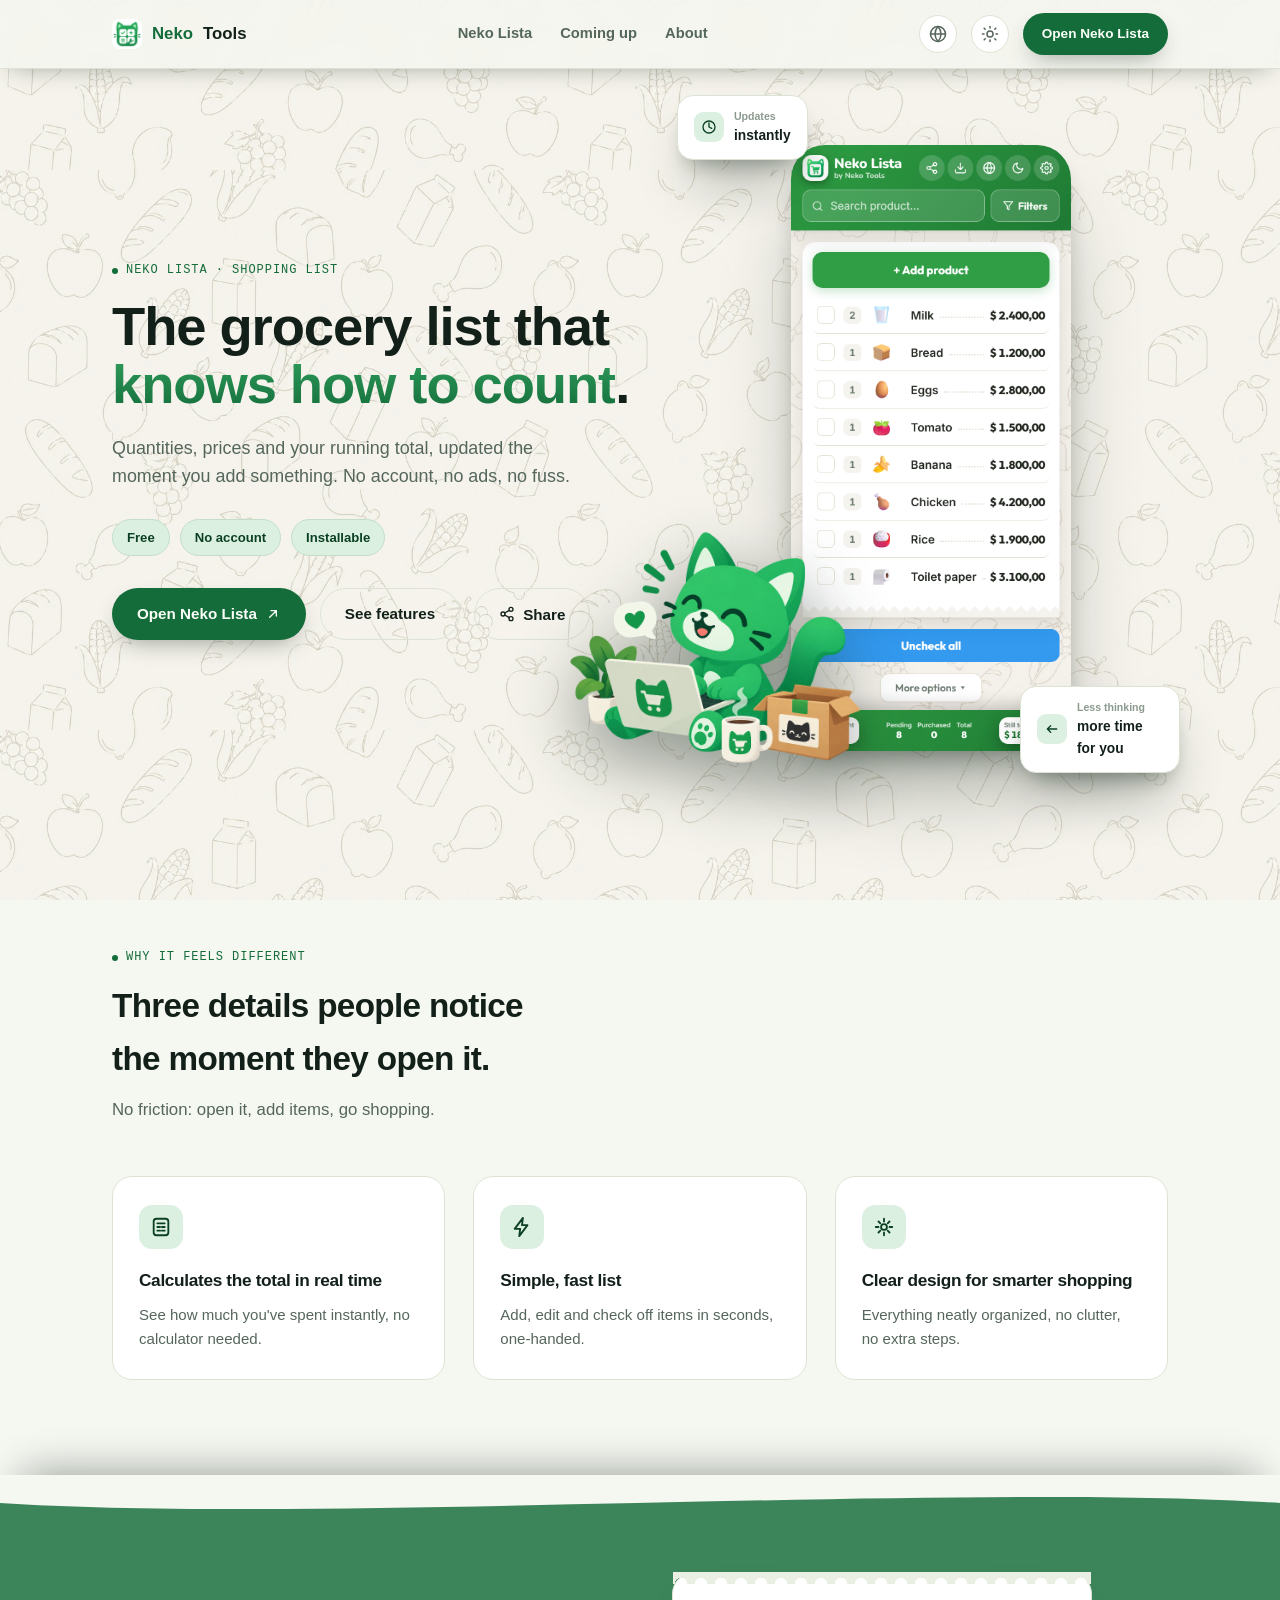
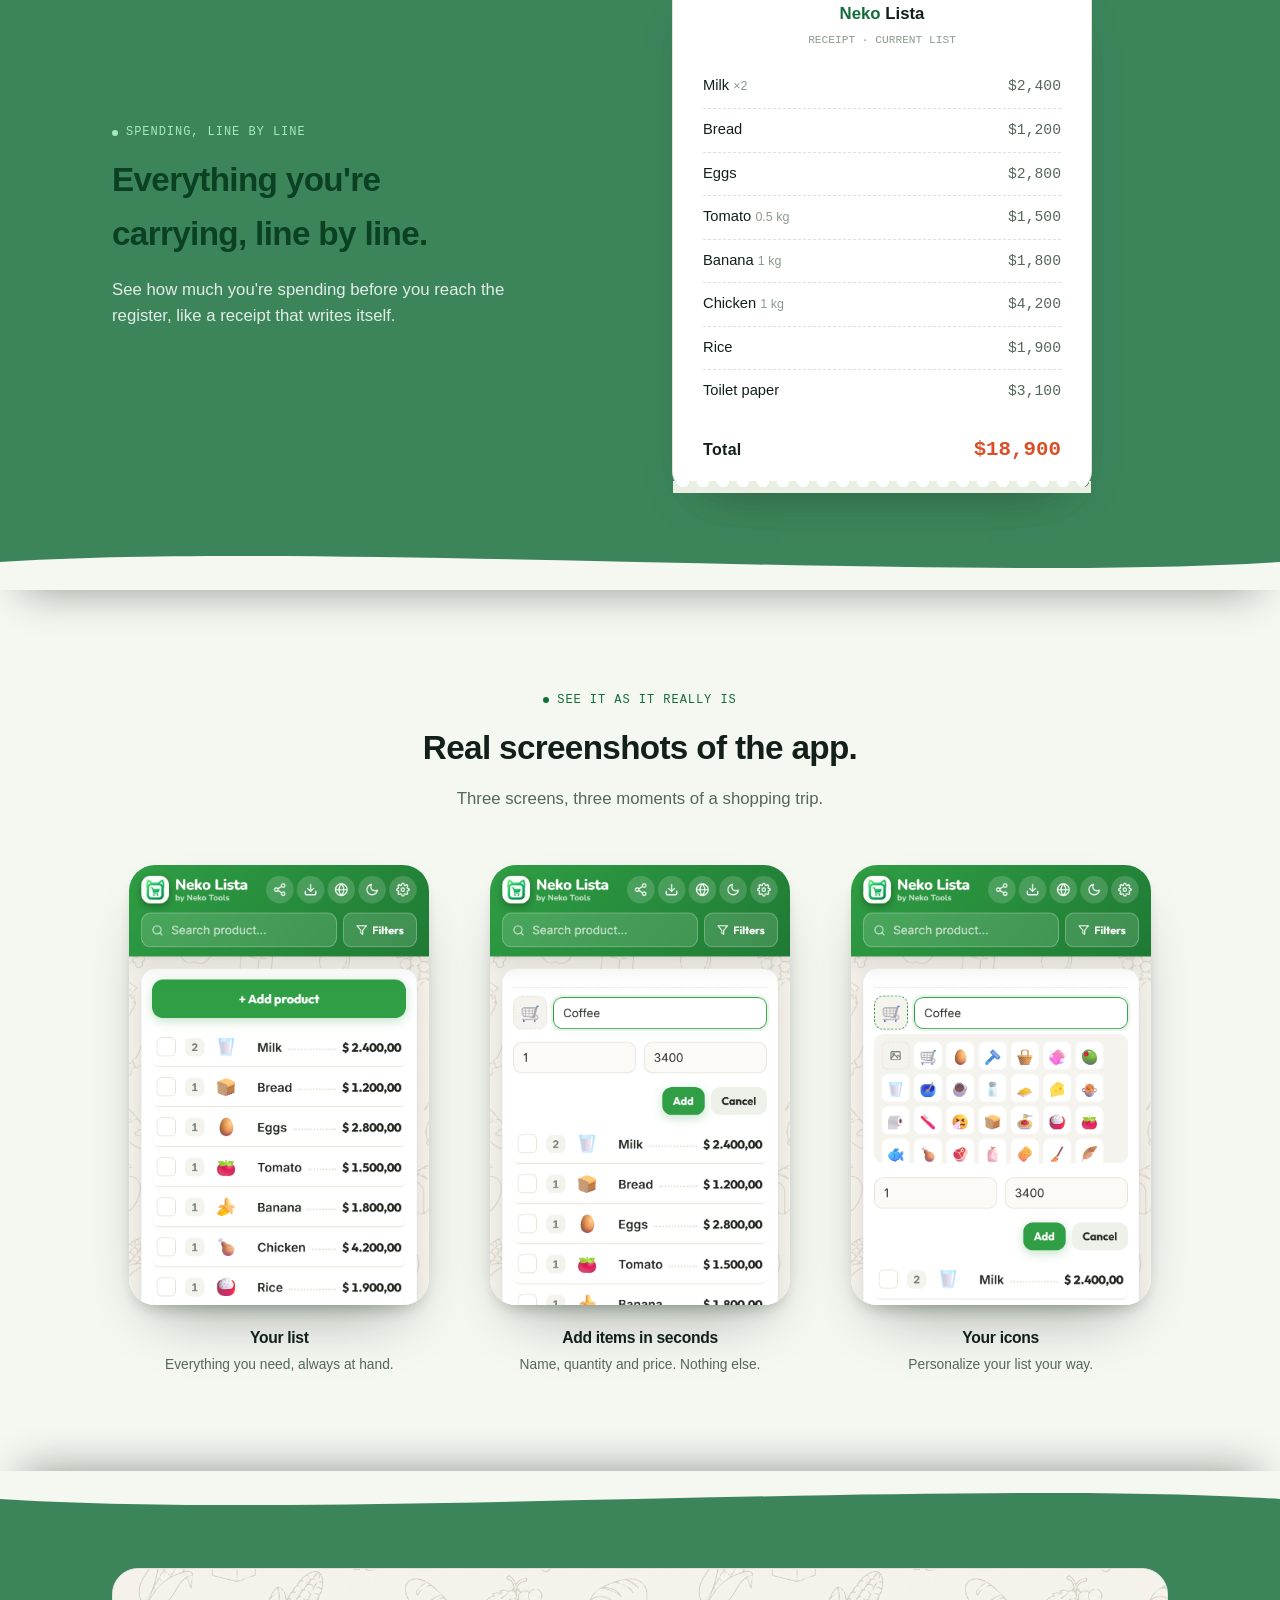
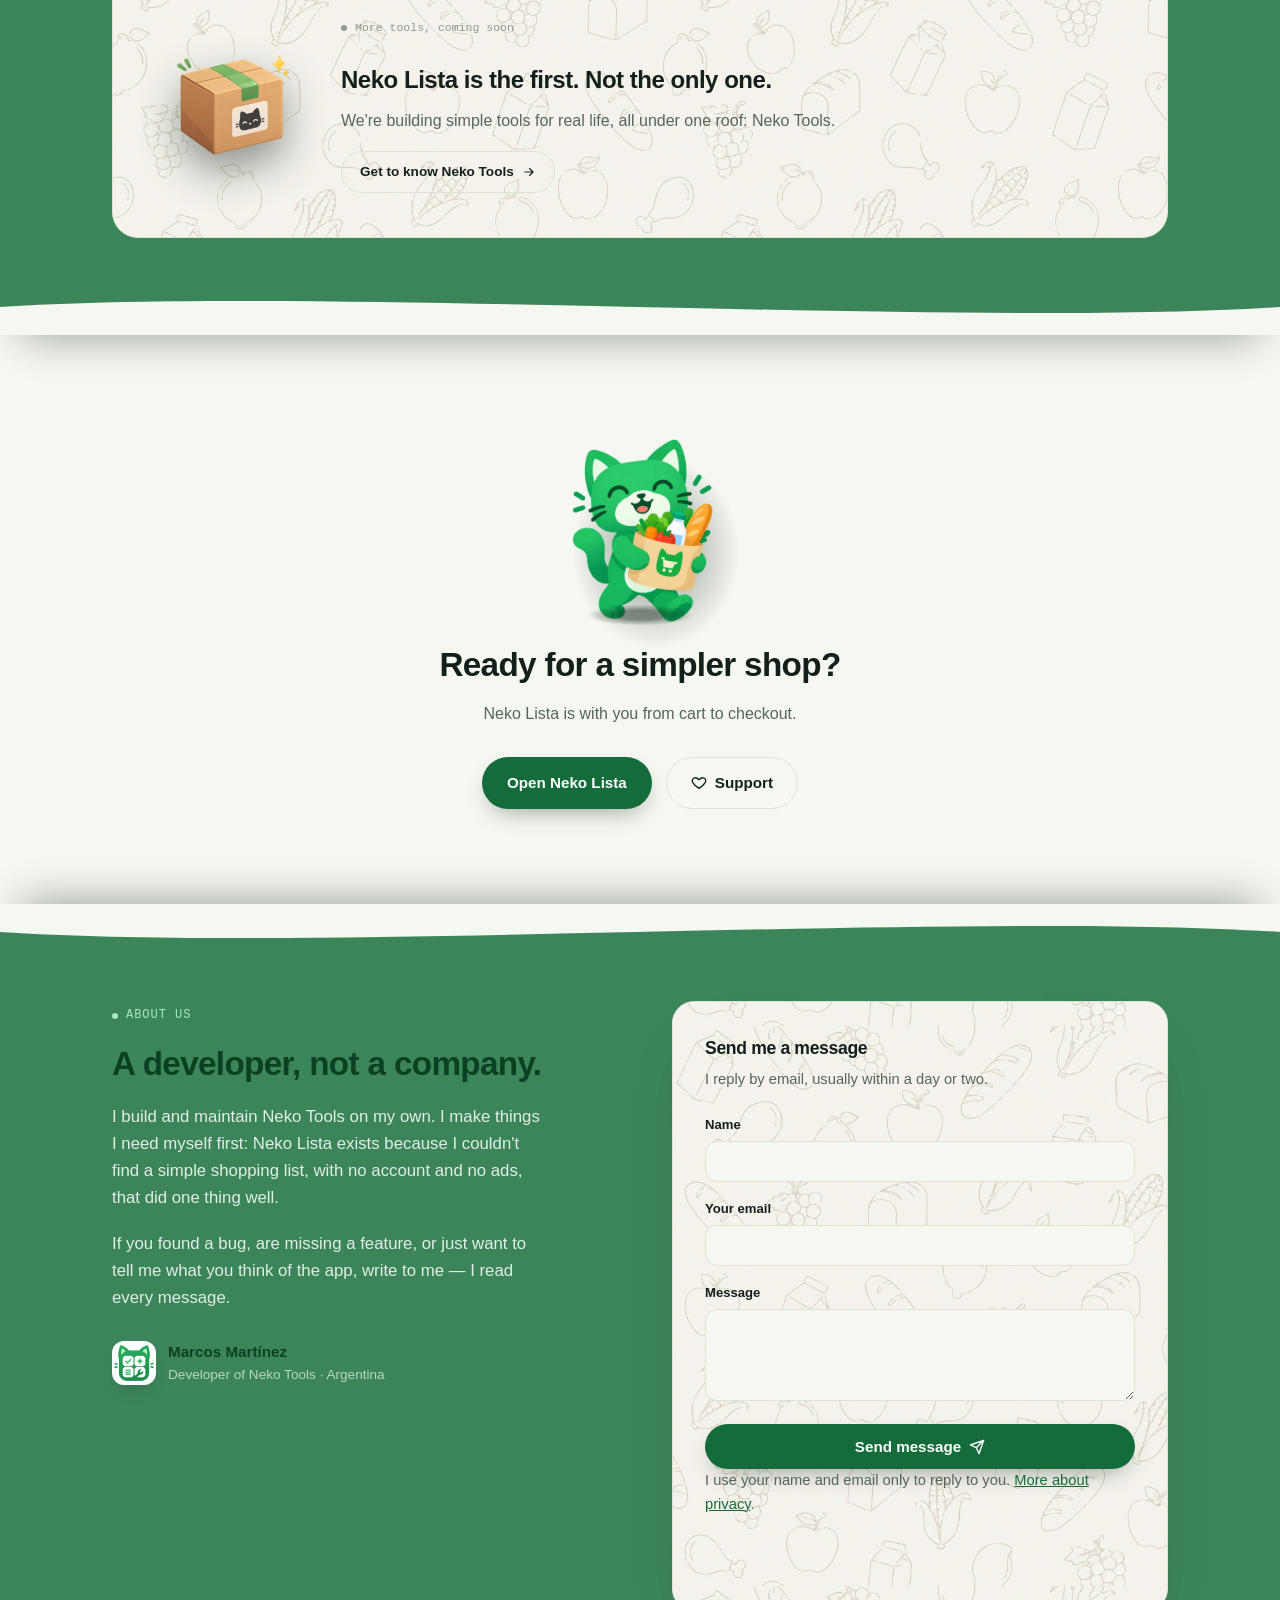
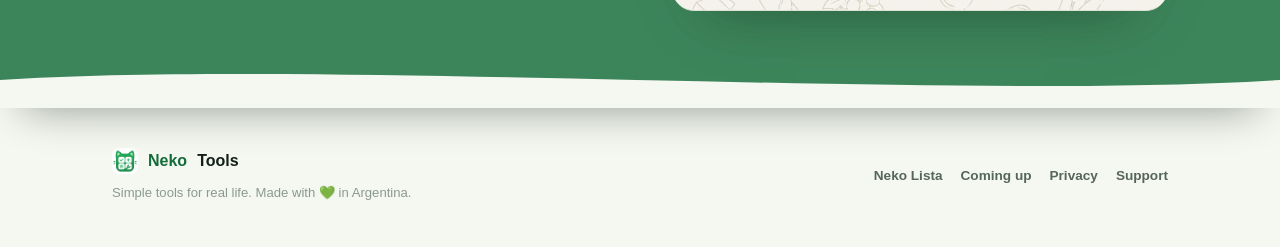
==== commit 77f07566: "Translate the receipt list, fix its total, and fix Japanese typography - The receipt section's produ" ====
--- a/index.html
+++ b/index.html
@@ -5,7 +5,7 @@
 <meta http-equiv="Content-Security-Policy" content="default-src 'self'; script-src 'self'; style-src 'self' 'unsafe-inline' https://fonts.googleapis.com; font-src https://fonts.gstatic.com; img-src 'self' data:; connect-src 'self'; object-src 'none'; base-uri 'self'; form-action 'self'; upgrade-insecure-requests" />
 <script src="guard.js?v=1"></script>
 <meta name="viewport" content="width=device-width, initial-scale=1.0" />
-<script src="i18n.js?v=5"></script>
+<script src="i18n.js?v=6"></script>
 <title>Neko Lista — la lista del súper gratis | Neko Tools</title>
 <meta name="description" content="Neko Lista: la lista del súper que sabe contar. Gratis, sin cuenta, instalable. La primera herramienta de Neko Tools." />
 <meta name="robots" content="index, follow" />
@@ -60,7 +60,7 @@
 <link rel="preconnect" href="https://fonts.googleapis.com">
 <link rel="preconnect" href="https://fonts.gstatic.com" crossorigin>
 <link href="https://fonts.googleapis.com/css2?family=Instrument+Sans:ital,wght@0,500;0,600;0,700;1,600&family=Manrope:wght@400;500;600;700;800&family=IBM+Plex+Mono:wght@400;500;600&display=swap" rel="stylesheet">
-<link rel="stylesheet" href="site.css?v=1">
+<link rel="stylesheet" href="site.css?v=2">
 <noscript><style>.reveal { opacity: 1 !important; transform: none !important; }</style></noscript>
 </head>
 <body>
@@ -210,15 +210,15 @@
             <div class="name"><span class="brand-neko">Neko</span> Lista</div>
             <div class="sub" data-i18n="receipt_sub">TICKET · LISTA ACTUAL</div>
           </div>
-          <div class="receipt-line"><span class="n">Leche <span class="q">×2</span></span><span class="p">$2.400</span></div>
-          <div class="receipt-line"><span class="n">Pan</span><span class="p">$1.200</span></div>
-          <div class="receipt-line"><span class="n">Huevos</span><span class="p">$2.800</span></div>
-          <div class="receipt-line"><span class="n">Tomate <span class="q">0,5 kg</span></span><span class="p">$1.500</span></div>
-          <div class="receipt-line"><span class="n">Banana <span class="q">1 kg</span></span><span class="p">$1.800</span></div>
-          <div class="receipt-line"><span class="n">Pollo <span class="q">1 kg</span></span><span class="p">$4.200</span></div>
-          <div class="receipt-line"><span class="n">Arroz</span><span class="p">$1.900</span></div>
-          <div class="receipt-line" style="border-bottom:none;"><span class="n">Papel higiénico</span><span class="p">$3.100</span></div>
-          <div class="receipt-total"><span class="l" data-i18n="receipt_total">Total</span><span class="v">$17.900</span></div>
+          <div class="receipt-line"><span class="n"><span data-i18n="receipt_i1">Leche</span> <span class="q" data-i18n="receipt_q1">×2</span></span><span class="p" data-price="2400">$2.400</span></div>
+          <div class="receipt-line"><span class="n"><span data-i18n="receipt_i2">Pan</span></span><span class="p" data-price="1200">$1.200</span></div>
+          <div class="receipt-line"><span class="n"><span data-i18n="receipt_i3">Huevos</span></span><span class="p" data-price="2800">$2.800</span></div>
+          <div class="receipt-line"><span class="n"><span data-i18n="receipt_i4">Tomate</span> <span class="q" data-i18n="receipt_q4">0,5 kg</span></span><span class="p" data-price="1500">$1.500</span></div>
+          <div class="receipt-line"><span class="n"><span data-i18n="receipt_i5">Banana</span> <span class="q" data-i18n="receipt_q5">1 kg</span></span><span class="p" data-price="1800">$1.800</span></div>
+          <div class="receipt-line"><span class="n"><span data-i18n="receipt_i6">Pollo</span> <span class="q" data-i18n="receipt_q6">1 kg</span></span><span class="p" data-price="4200">$4.200</span></div>
+          <div class="receipt-line"><span class="n"><span data-i18n="receipt_i7">Arroz</span></span><span class="p" data-price="1900">$1.900</span></div>
+          <div class="receipt-line" style="border-bottom:none;"><span class="n"><span data-i18n="receipt_i8">Papel higiénico</span></span><span class="p" data-price="3100">$3.100</span></div>
+          <div class="receipt-total"><span class="l" data-i18n="receipt_total">Total</span><span class="v" data-price="18900">$18.900</span></div>
           <div class="receipt-cut bottom"></div>
         </div>
       </div>
--- a/site.css
+++ b/site.css
@@ -1061,3 +1061,16 @@
 .back-link:hover { gap: 12px; text-decoration: underline; }
 .back-link:focus-visible { outline: 2px solid var(--pine); outline-offset: 4px; border-radius: 6px; }
 footer .links a[aria-current="page"] { color: var(--pine); }
+
+/* ---------- japonés ---------- */
+/* Sin esto el navegador corta el título en medio de una palabra (買 / い物) y
+   las fuentes latinas de la página dejan la elección de la tipografía
+   japonesa librada al azar del sistema. */
+:lang(ja) {
+  --font-display: "Instrument Sans", "Hiragino Sans", "Hiragino Kaku Gothic ProN", "Yu Gothic UI", "Yu Gothic", "Meiryo", "Noto Sans JP", sans-serif;
+  --font-body: "Manrope", "Hiragino Sans", "Hiragino Kaku Gothic ProN", "Yu Gothic UI", "Yu Gothic", "Meiryo", "Noto Sans JP", sans-serif;
+  word-break: auto-phrase;
+  line-break: strict;
+}
+:lang(ja) h1, :lang(ja) h2, :lang(ja) h3 { letter-spacing: 0; line-height: 1.25; }
+:lang(ja) .hero-copy h1 { line-height: 1.2; }
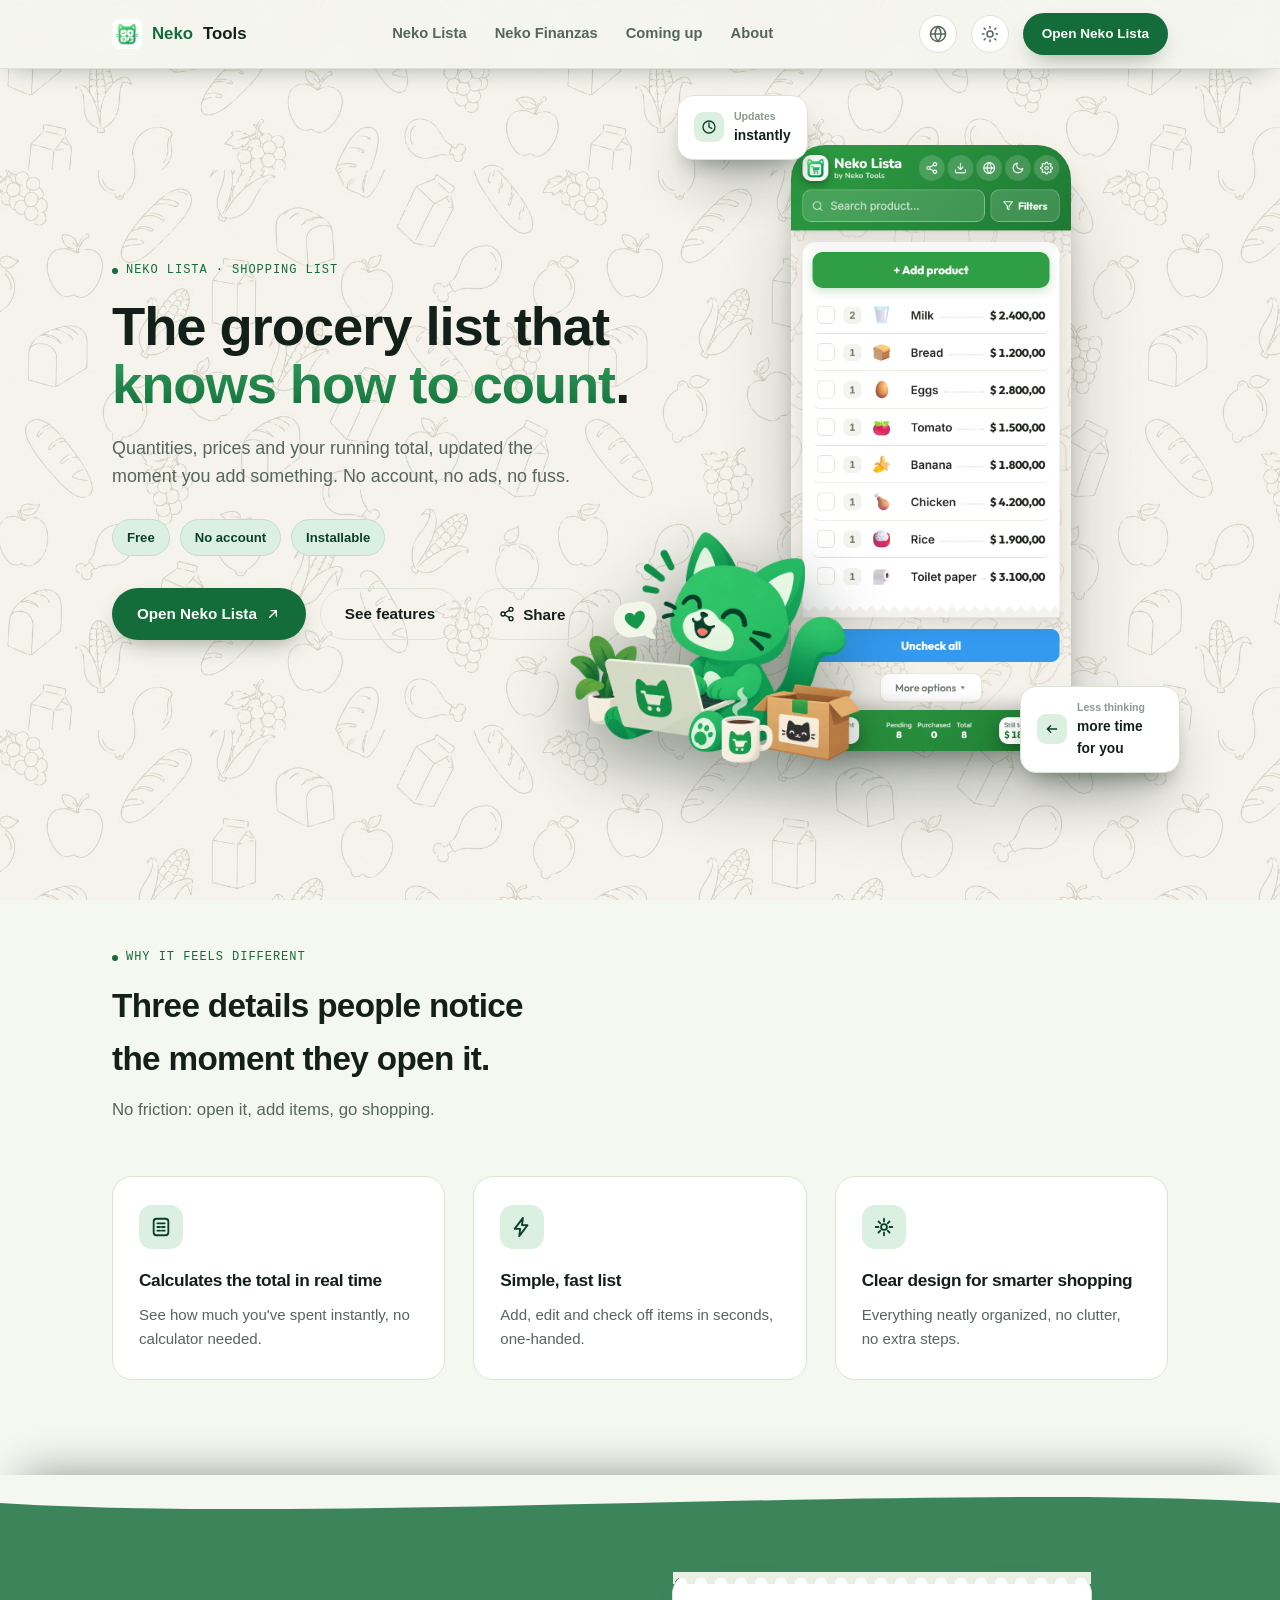
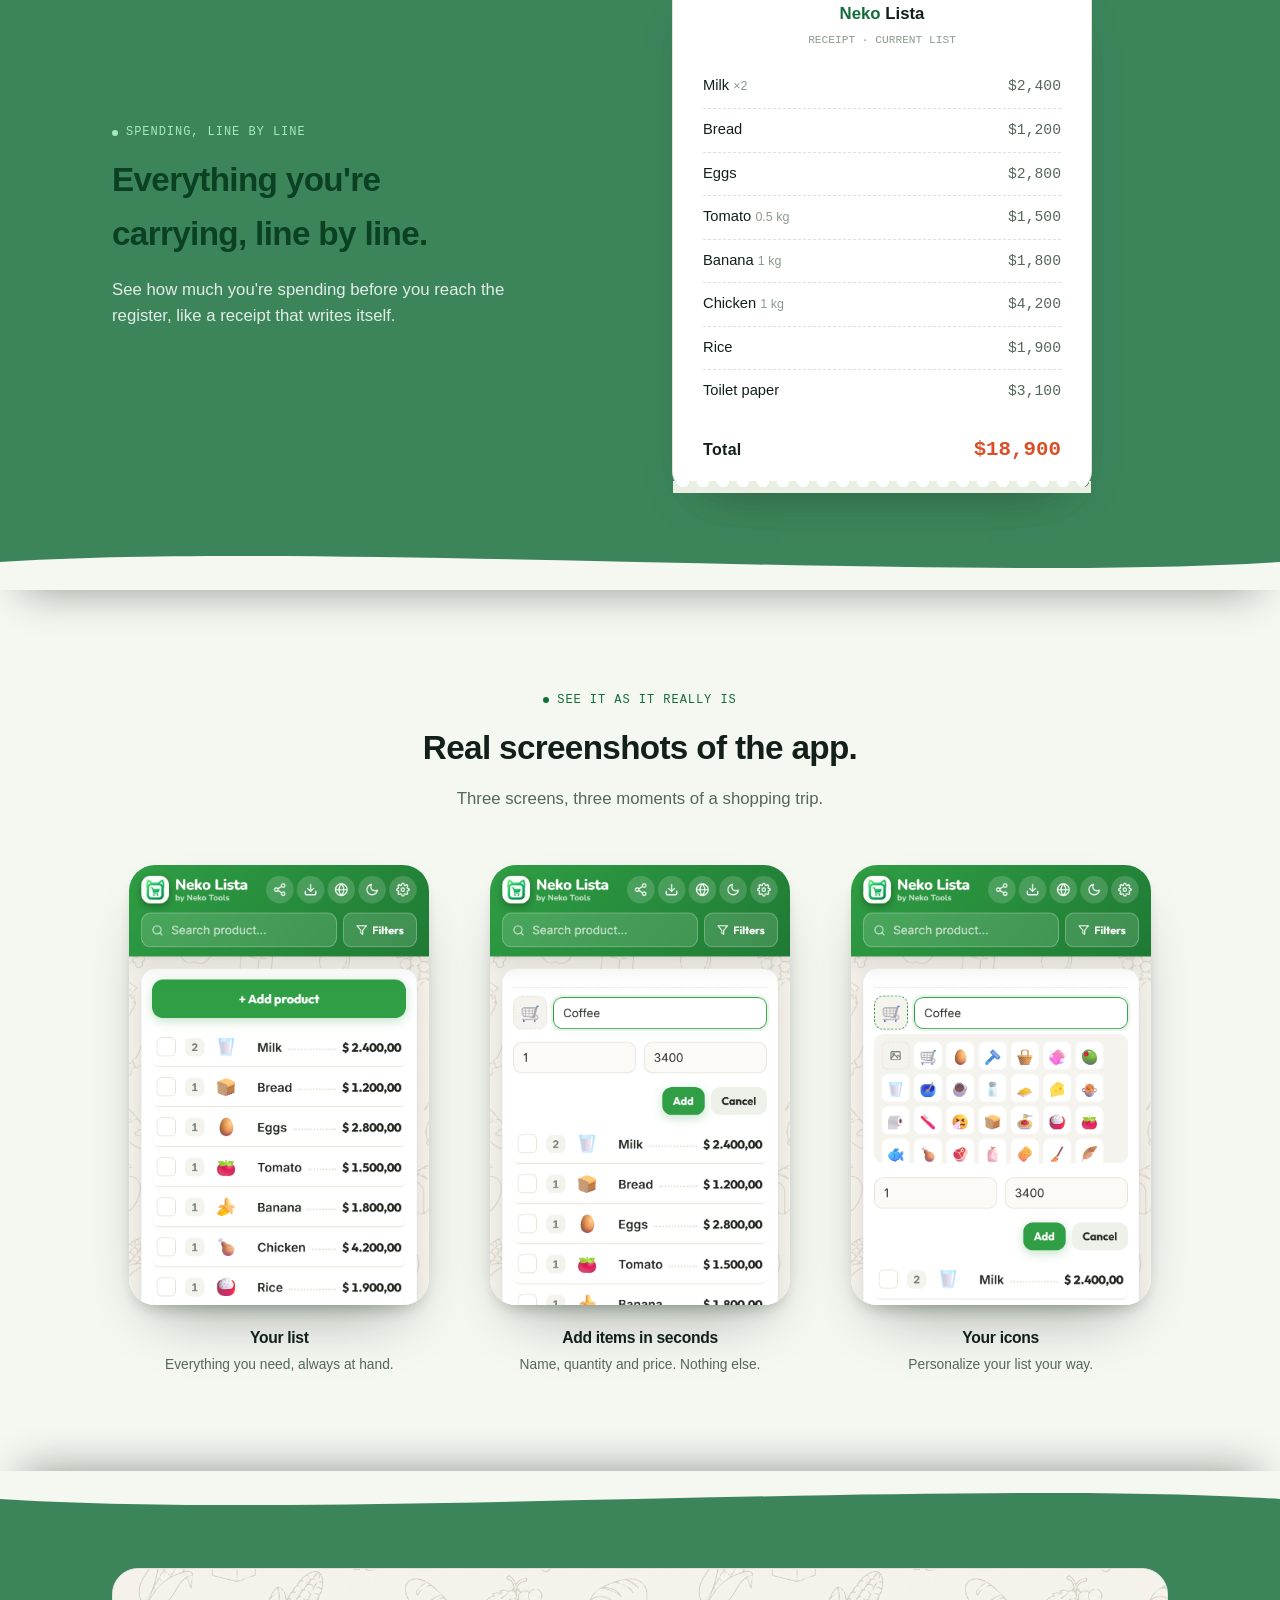
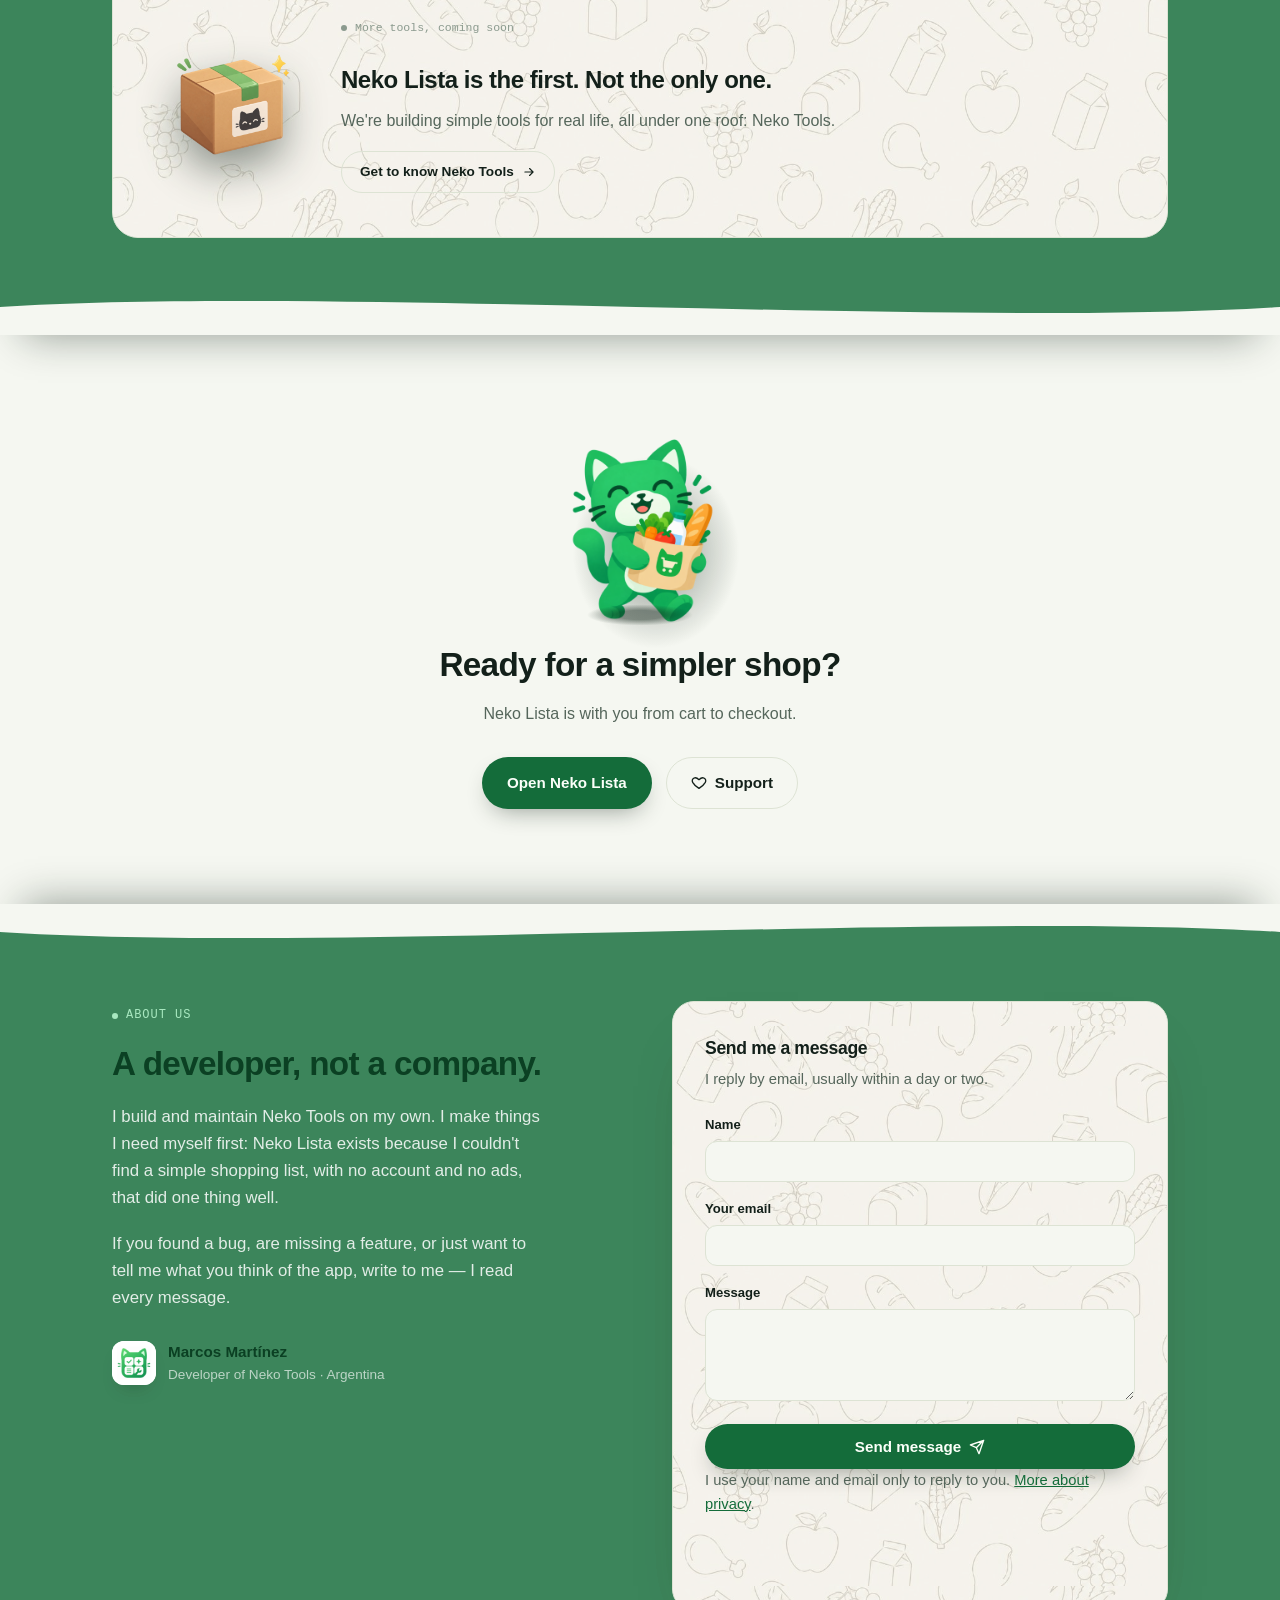
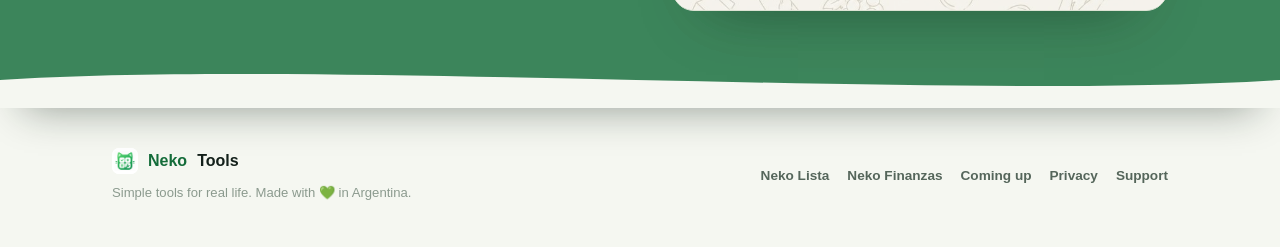
==== commit 1eced1d6: "Add the Neko Finanzas page and show the Neko Tools mark on a white tile - New finanzas.html landing " ====
--- a/index.html
+++ b/index.html
@@ -5,7 +5,7 @@
 <meta http-equiv="Content-Security-Policy" content="default-src 'self'; script-src 'self'; style-src 'self' 'unsafe-inline' https://fonts.googleapis.com; font-src https://fonts.gstatic.com; img-src 'self' data:; connect-src 'self'; object-src 'none'; base-uri 'self'; form-action 'self'; upgrade-insecure-requests" />
 <script src="guard.js?v=1"></script>
 <meta name="viewport" content="width=device-width, initial-scale=1.0" />
-<script src="i18n.js?v=6"></script>
+<script src="i18n.js?v=7"></script>
 <title>Neko Lista — la lista del súper gratis | Neko Tools</title>
 <meta name="description" content="Neko Lista: la lista del súper que sabe contar. Gratis, sin cuenta, instalable. La primera herramienta de Neko Tools." />
 <meta name="robots" content="index, follow" />
@@ -15,7 +15,7 @@
 <link rel="apple-touch-icon" href="img/apple-touch-icon.png" />
 <meta property="og:title" content="Neko Lista — la lista del súper gratis | Neko Tools" />
 <meta property="og:description" content="Neko Lista: la lista del súper que sabe contar. Gratis, sin cuenta, instalable." />
-<meta property="og:image" content="https://nekotools.site/img/og-image.jpg" />
+<meta property="og:image" content="https://nekotools.site/img/og-image-v2.jpg" />
 <meta property="og:image:width" content="1200" />
 <meta property="og:image:height" content="630" />
 <meta property="og:url" content="https://nekotools.site/" />
@@ -25,7 +25,7 @@
 <meta name="twitter:card" content="summary_large_image" />
 <meta name="twitter:title" content="Neko Lista — la lista del súper gratis | Neko Tools" />
 <meta name="twitter:description" content="Neko Lista: la lista del súper que sabe contar. Gratis, sin cuenta, instalable." />
-<meta name="twitter:image" content="https://nekotools.site/img/og-image.jpg" />
+<meta name="twitter:image" content="https://nekotools.site/img/og-image-v2.jpg" />
 <script type="application/ld+json">
 {
   "@context": "https://schema.org",
@@ -59,8 +59,8 @@
 </script>
 <link rel="preconnect" href="https://fonts.googleapis.com">
 <link rel="preconnect" href="https://fonts.gstatic.com" crossorigin>
-<link href="https://fonts.googleapis.com/css2?family=Instrument+Sans:ital,wght@0,500;0,600;0,700;1,600&family=Manrope:wght@400;500;600;700;800&family=IBM+Plex+Mono:wght@400;500;600&display=swap" rel="stylesheet">
-<link rel="stylesheet" href="site.css?v=2">
+<link href="https://fonts.googleapis.com/css2?family=Instrument+Sans:ital,wght@0,500;0,600;0,700;1,600&family=Manrope:wght@400;500;600;700;800&family=IBM+Plex+Mono:wght@400;500;600&family=Nunito:wght@700;800&display=swap" rel="stylesheet">
+<link rel="stylesheet" href="site.css?v=4">
 <noscript><style>.reveal { opacity: 1 !important; transform: none !important; }</style></noscript>
 </head>
 <body>
@@ -68,11 +68,12 @@
 <header class="nav">
   <div class="wrap nav-row">
     <a class="brand" href="#top">
-      <img src="img/neko-tools-mark.png" alt="">
+      <img src="img/neko-tools-mark-v2.png" alt="">
       <span class="brand-neko">Neko</span> Tools
     </a>
     <nav class="nav-links">
       <a href="#producto" class="hide-mobile" data-i18n="nav_neko_lista">Neko Lista</a>
+      <a href="finanzas.html" class="hide-mobile" data-i18n="nav_neko_finanzas">Neko Finanzas</a>
       <a href="#gondola" class="hide-mobile" data-i18n="nav_proximamente">Próximamente</a>
       <a href="#marca" class="hide-mobile" data-i18n="nav_sobre">Sobre</a>
     </nav>
@@ -98,6 +99,7 @@
     <nav class="nav-mobile-links">
       <a href="https://neko-lista.vercel.app" class="nav-mobile-cta" data-i18n="nav_abrir">Abrir Neko Lista</a>
       <a href="#producto" data-i18n="nav_neko_lista">Neko Lista</a>
+      <a href="finanzas.html" data-i18n="nav_neko_finanzas">Neko Finanzas</a>
       <a href="#gondola" data-i18n="nav_proximamente">Próximamente</a>
       <a href="#marca" data-i18n="nav_sobre">Sobre</a>
     </nav>
@@ -318,7 +320,7 @@
         <p data-i18n="about_p1">Neko Tools lo armo y lo mantengo yo solo. Programo cosas que primero necesito yo: Neko Lista nació porque no encontraba una lista de compras simple, sin cuenta ni anuncios, que hiciera bien una sola cosa.</p>
         <p data-i18n="about_p2">Si encontraste un bug, te falta una función, o simplemente querés contarme qué te parece la app, escribime — leo todos los mensajes.</p>
         <div class="about-signature">
-          <img src="img/neko-tools-mark.png" alt="">
+          <img src="img/neko-tools-mark-v2.png" alt="">
           <div>
             <div class="name">Marcos Martínez</div>
             <div class="role" data-i18n="about_role">Desarrollador de Neko Tools · Argentina</div>
@@ -366,13 +368,14 @@
   <div class="wrap foot-row">
     <div>
       <div class="foot-brand">
-        <img src="img/neko-tools-mark.png" alt="">
+        <img src="img/neko-tools-mark-v2.png" alt="">
         <span class="brand-neko">Neko</span> Tools
       </div>
       <p class="fine" style="margin-top:8px;" data-i18n="footer_tagline">Herramientas simples para la vida real. Hecho con 💚 en Argentina.</p>
     </div>
     <nav class="links">
       <a href="#producto" data-i18n="nav_neko_lista">Neko Lista</a>
+      <a href="finanzas.html" data-i18n="nav_neko_finanzas">Neko Finanzas</a>
       <a href="#gondola" data-i18n="nav_proximamente">Próximamente</a>
       <a href="privacidad.html" target="_blank" rel="noopener" data-i18n="footer_privacy">Privacidad</a>
       <a href="https://ko-fi.com/nekotools" data-i18n="final_apoyar">Apoyar</a>
@@ -380,6 +383,6 @@
   </div>
 </footer>
 
-<script src="site.js?v=2"></script>
+<script src="site.js?v=3"></script>
 </body>
 </html>
--- a/site.css
+++ b/site.css
@@ -38,6 +38,11 @@
   --font-display: "Instrument Sans", "Segoe UI", sans-serif;
   --font-body: "Manrope", "Segoe UI", sans-serif;
   --font-mono: "IBM Plex Mono", ui-monospace, Menlo, monospace;
+  /* Solo para el isotipo "Neko Lista"/"Neko Tools" en sí (nav, pie, la
+     maqueta del recibo): la misma tipografía de marca que usa la app, para
+     que el nombre se vea igual en los dos productos. El resto de los
+     títulos sigue en --font-display. */
+  --font-brand: "Nunito", "Segoe UI", sans-serif;
 
   --content-w: 1120px;
 
@@ -250,7 +255,7 @@
   display: flex;
   align-items: center;
   gap: 10px;
-  font-family: var(--font-display);
+  font-family: var(--font-brand);
   font-weight: 700;
   font-size: 1.05rem;
   text-decoration: none;
@@ -609,7 +614,7 @@
 .receipt-cut.top { top: -1px; transform: rotate(180deg); }
 .receipt-cut.bottom { bottom: -1px; }
 .receipt-head { text-align: center; margin-bottom: 16px; }
-.receipt-head .name { font-family: var(--font-display); font-weight: 700; font-size: 1.05rem; }
+.receipt-head .name { font-family: var(--font-brand); font-weight: 700; font-size: 1.05rem; }
 .receipt-head .sub { font-family: var(--font-mono); font-size: 0.7rem; color: var(--ink-faint); margin-top: 4px; }
 .receipt-line {
   display: flex; align-items: baseline; justify-content: space-between;
@@ -977,7 +982,7 @@
 /* ---------- footer ---------- */
 footer { padding: 40px 0 44px; border-top: 1px solid var(--line); }
 .foot-row { display: flex; align-items: center; justify-content: space-between; gap: 20px; flex-wrap: wrap; }
-.foot-brand { display: flex; align-items: center; gap: 10px; font-family: var(--font-display); font-weight: 700; }
+.foot-brand { display: flex; align-items: center; gap: 10px; font-family: var(--font-brand); font-weight: 700; }
 .foot-brand img { width: 26px; height: 26px; border-radius: 7px; background: var(--paper-raised); }
 footer .fine { color: var(--ink-faint); font-size: 0.82rem; margin: 0; }
 footer .links { display: flex; flex-wrap: wrap; gap: 8px 18px; font-size: 0.85rem; font-weight: 600; color: var(--ink-soft); }
@@ -1069,8 +1074,99 @@
 :lang(ja) {
   --font-display: "Instrument Sans", "Hiragino Sans", "Hiragino Kaku Gothic ProN", "Yu Gothic UI", "Yu Gothic", "Meiryo", "Noto Sans JP", sans-serif;
   --font-body: "Manrope", "Hiragino Sans", "Hiragino Kaku Gothic ProN", "Yu Gothic UI", "Yu Gothic", "Meiryo", "Noto Sans JP", sans-serif;
+  --font-brand: "Nunito", "Hiragino Sans", "Hiragino Kaku Gothic ProN", "Yu Gothic UI", "Yu Gothic", "Meiryo", "Noto Sans JP", sans-serif;
   word-break: auto-phrase;
   line-break: strict;
 }
 :lang(ja) h1, :lang(ja) h2, :lang(ja) h3 { letter-spacing: 0; line-height: 1.25; }
 :lang(ja) .hero-copy h1 { line-height: 1.2; }
+
+/* ==========================================================================
+   Página de Neko Finanzas (finanzas.html)
+   Mismos componentes que la de Neko Lista; cambia la "rampa" de marca al
+   cian del ícono de Neko Finanzas y el patrón de fondo al financiero.
+   ========================================================================== */
+body.page-finanzas {
+  --paper:     #f5f3ee;
+  --sunken:    #e7eef0;
+  --sunken-2:  #dce8eb;
+  --pine:      #067f9c;
+  --pine-deep: #05627a;
+  --pine-black: #ffffff;
+  --leaf:      #16c1da;
+  --mint:      #e3f6fa;
+  --mint-line: #bfe6ee;
+  --line:      #e2ded3;
+  --bg-texture: url("img/bg-pattern-finanzas-light.jpg");
+}
+:root[data-theme="dark"] body.page-finanzas {
+  --paper:     #101d1a;
+  --paper-raised: #172622;
+  --sunken:    #0c1714;
+  --sunken-2:  #1d2d29;
+  --pine:      #2cc0dc;
+  --pine-deep: #1fa6c0;
+  --leaf:      #5fd2e8;
+  --mint:      #173a3f;
+  --mint-line: #1f4a50;
+  --line:      #243631;
+  --bg-texture: url("img/bg-pattern-finanzas-dark.jpg");
+}
+@media (prefers-color-scheme: dark) {
+  :root:not([data-theme="light"]) body.page-finanzas {
+    --paper:     #101d1a;
+    --paper-raised: #172622;
+    --sunken:    #0c1714;
+    --sunken-2:  #1d2d29;
+    --pine:      #2cc0dc;
+    --pine-deep: #1fa6c0;
+    --leaf:      #5fd2e8;
+    --mint:      #173a3f;
+    --mint-line: #1f4a50;
+    --line:      #243631;
+    --bg-texture: url("img/bg-pattern-finanzas-dark.jpg");
+  }
+}
+/* El patrón financiero es más grande y marcado que el de comida */
+body.page-finanzas::before { background-size: 760px auto; opacity: 0.5; }
+
+/* Bandas de color: cian profundo en lugar del verde */
+.page-finanzas section.band-sunken { background: color-mix(in srgb, #066f89 86%, transparent); }
+.page-finanzas .band-sunken .receipt-copy .kicker { color: #aeeefa; }
+.page-finanzas .band-sunken .receipt-copy .kicker::before { background: #aeeefa; }
+.page-finanzas .band-sunken .receipt-copy h2 { color: #ffffff; }
+
+/* Recibo: "cómo se calcula tu disponible" */
+.page-finanzas .receipt-line .p.minus { color: var(--coral); }
+.page-finanzas .receipt-total .v { color: var(--pine); }
+.page-finanzas .receipt-line .n .q { display: block; margin-top: 2px; }
+
+/* Ilustración de la billetera en el lugar de la mascota */
+.page-finanzas .hero-mascot { left: -96px; bottom: -26px; width: 210px; }
+.page-finanzas .hero-mascot-mobile { width: 120px; left: -4px; bottom: -18px; }
+.page-finanzas .mascot-jump::before { display: none; }
+
+/* La app está solo en español: aviso para quien lee el sitio en otro idioma */
+.fin-lang-note {
+  display: inline-flex;
+  align-items: center;
+  gap: 6px;
+  margin: -14px 0 26px;
+  font-size: 0.85rem;
+  color: var(--ink-faint);
+}
+:lang(es) .fin-lang-note { display: none; }
+
+/* Grilla de funciones de 6 (dos filas de 3) */
+.feature-grid.feature-grid-6 { row-gap: 28px; }
+
+/* En oscuro el cian de marca es claro: el botón principal usa un tono más
+   profundo para que el texto blanco se lea bien. */
+:root[data-theme="dark"] .page-finanzas .btn-primary { background: #087f9a; }
+:root[data-theme="dark"] .page-finanzas .btn-primary:hover { background: #066c85; }
+@media (prefers-color-scheme: dark) {
+  :root:not([data-theme="light"]) .page-finanzas .btn-primary { background: #087f9a; }
+  :root:not([data-theme="light"]) .page-finanzas .btn-primary:hover { background: #066c85; }
+}
+.nav-links a[aria-current="page"],
+.nav-mobile-links a[aria-current="page"] { color: var(--pine); }
